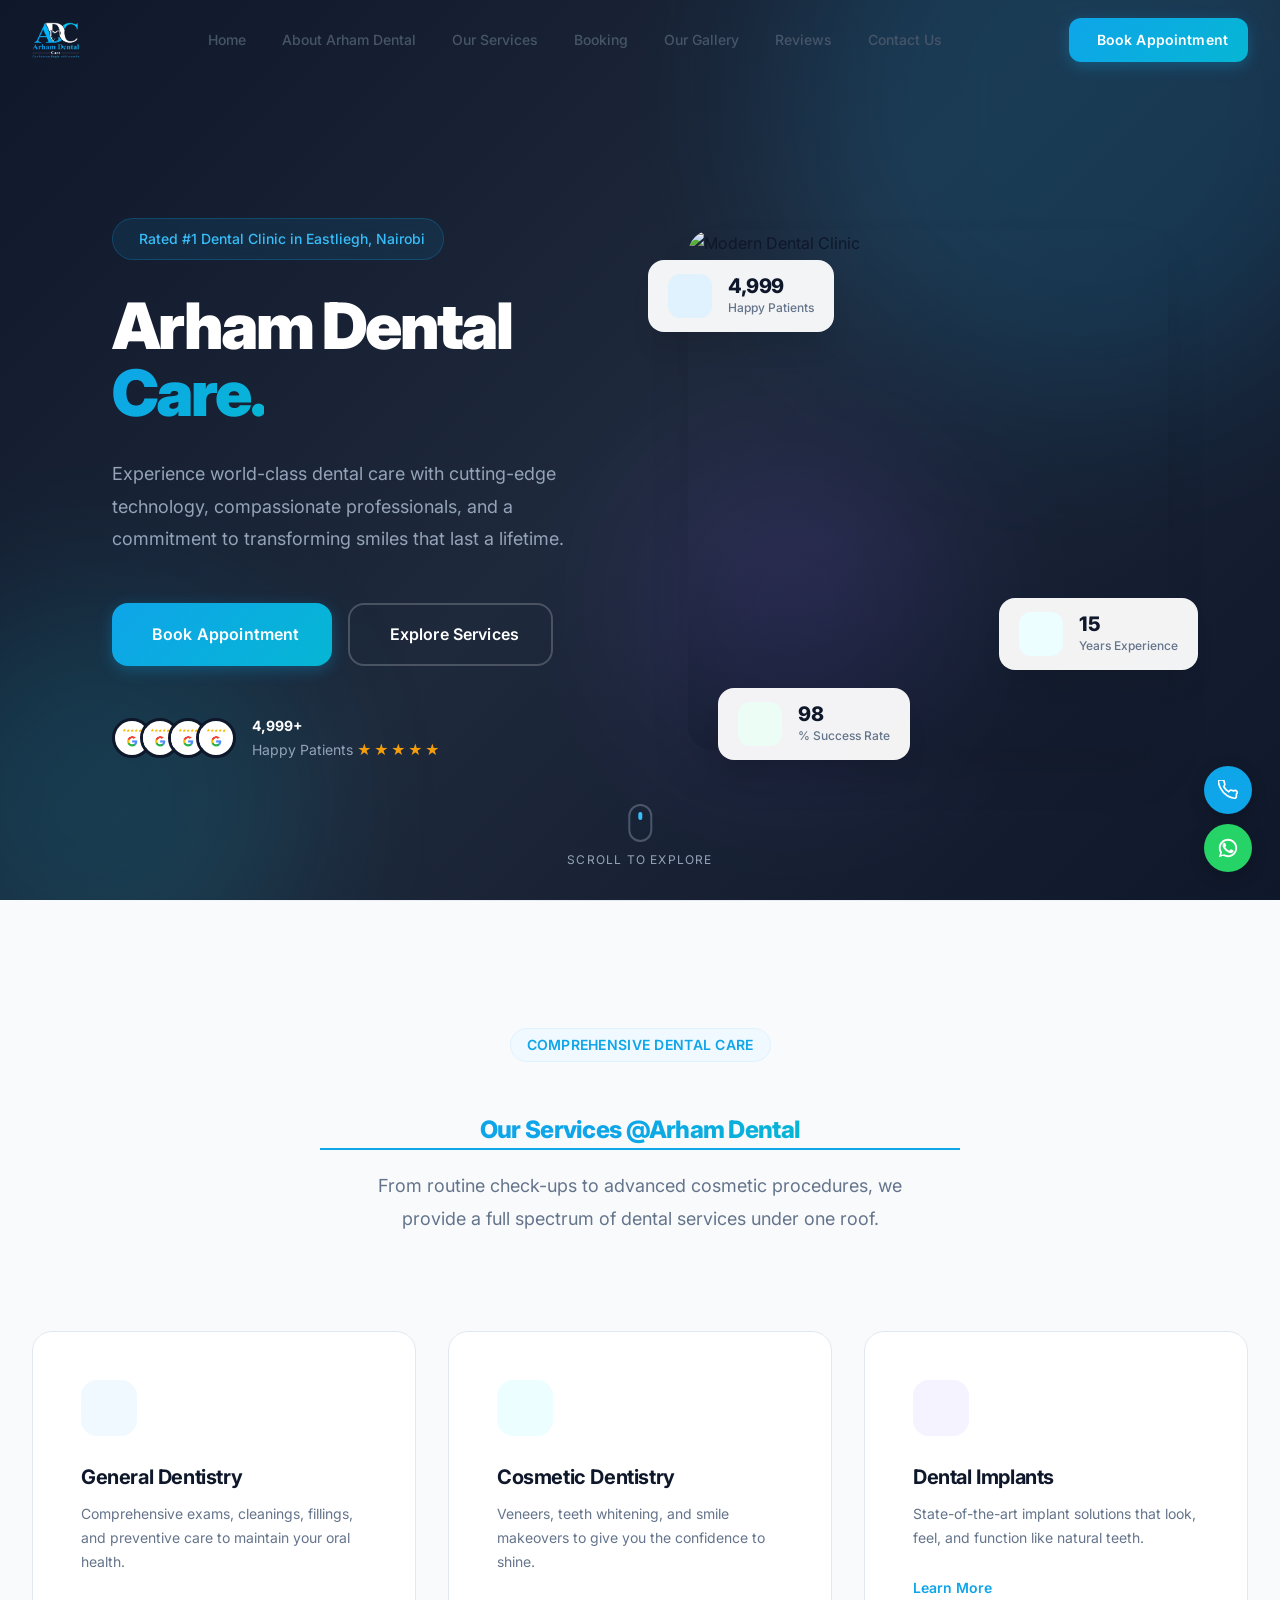
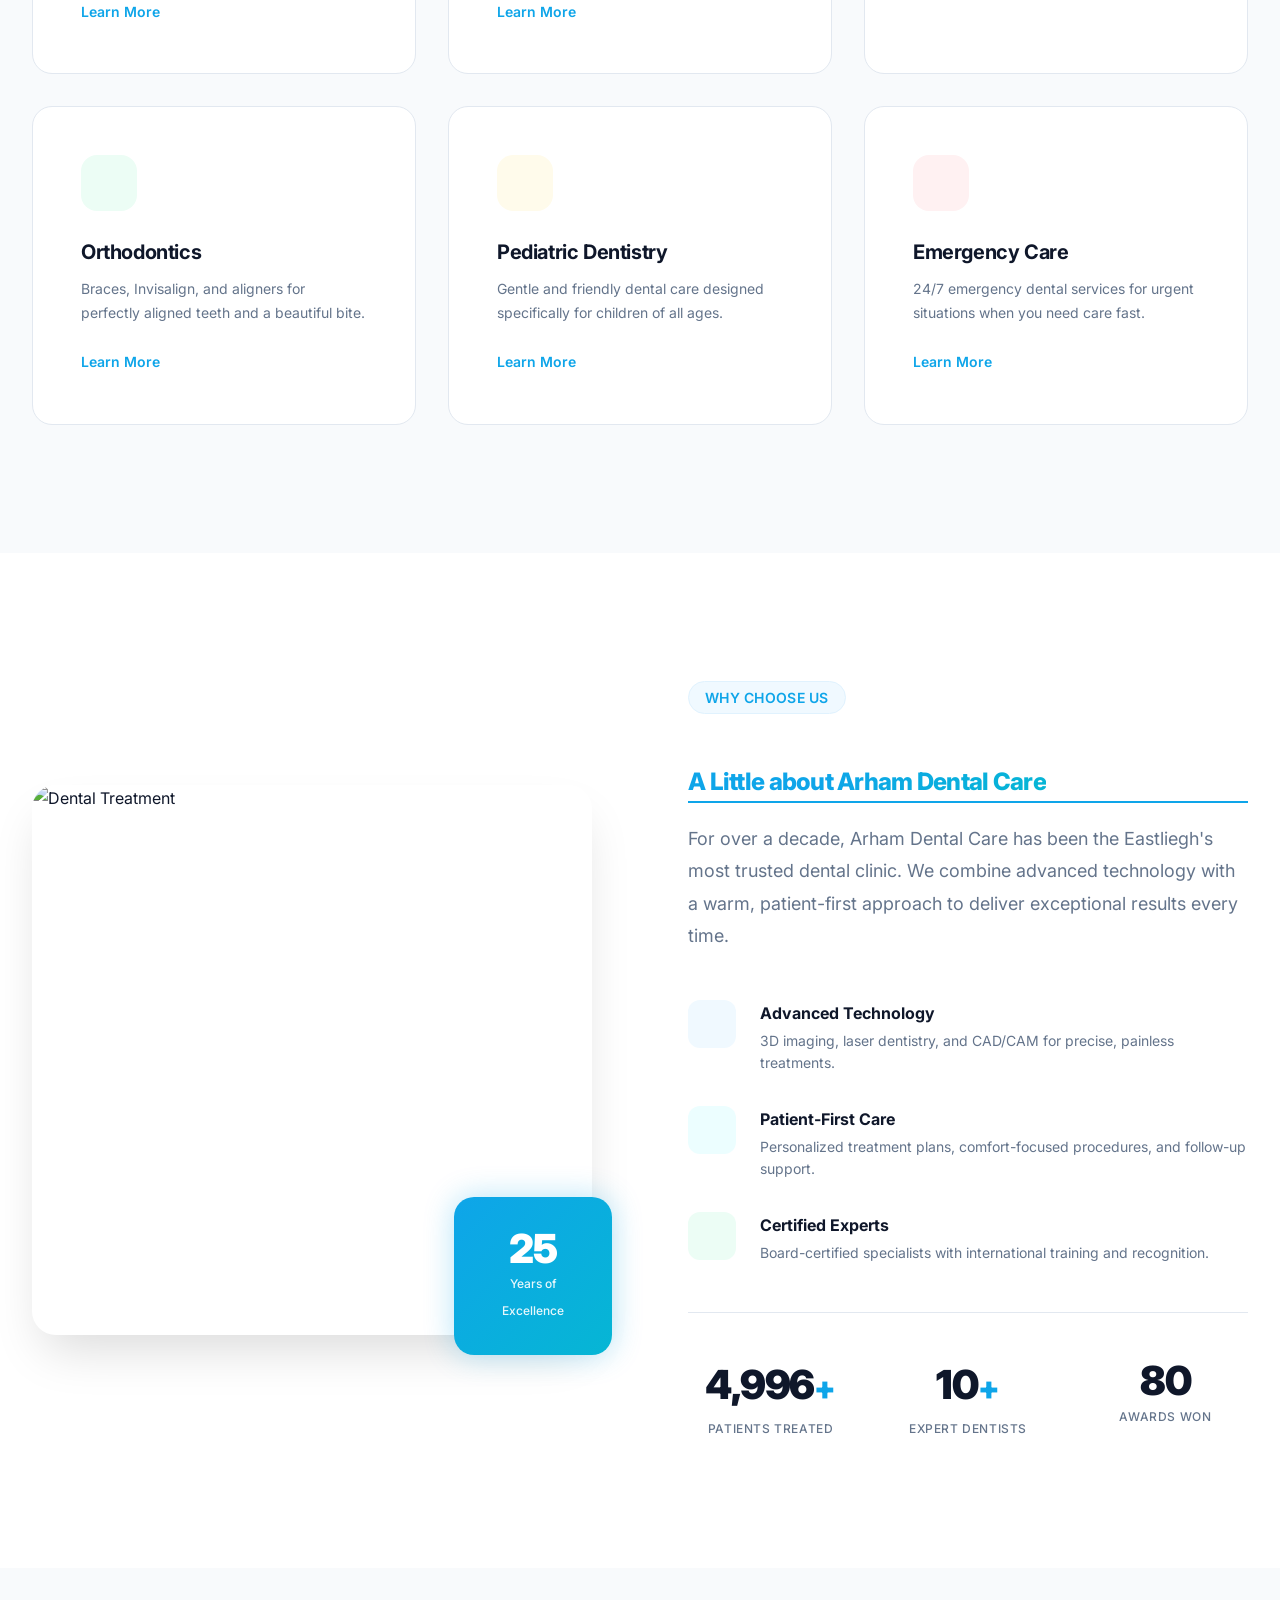
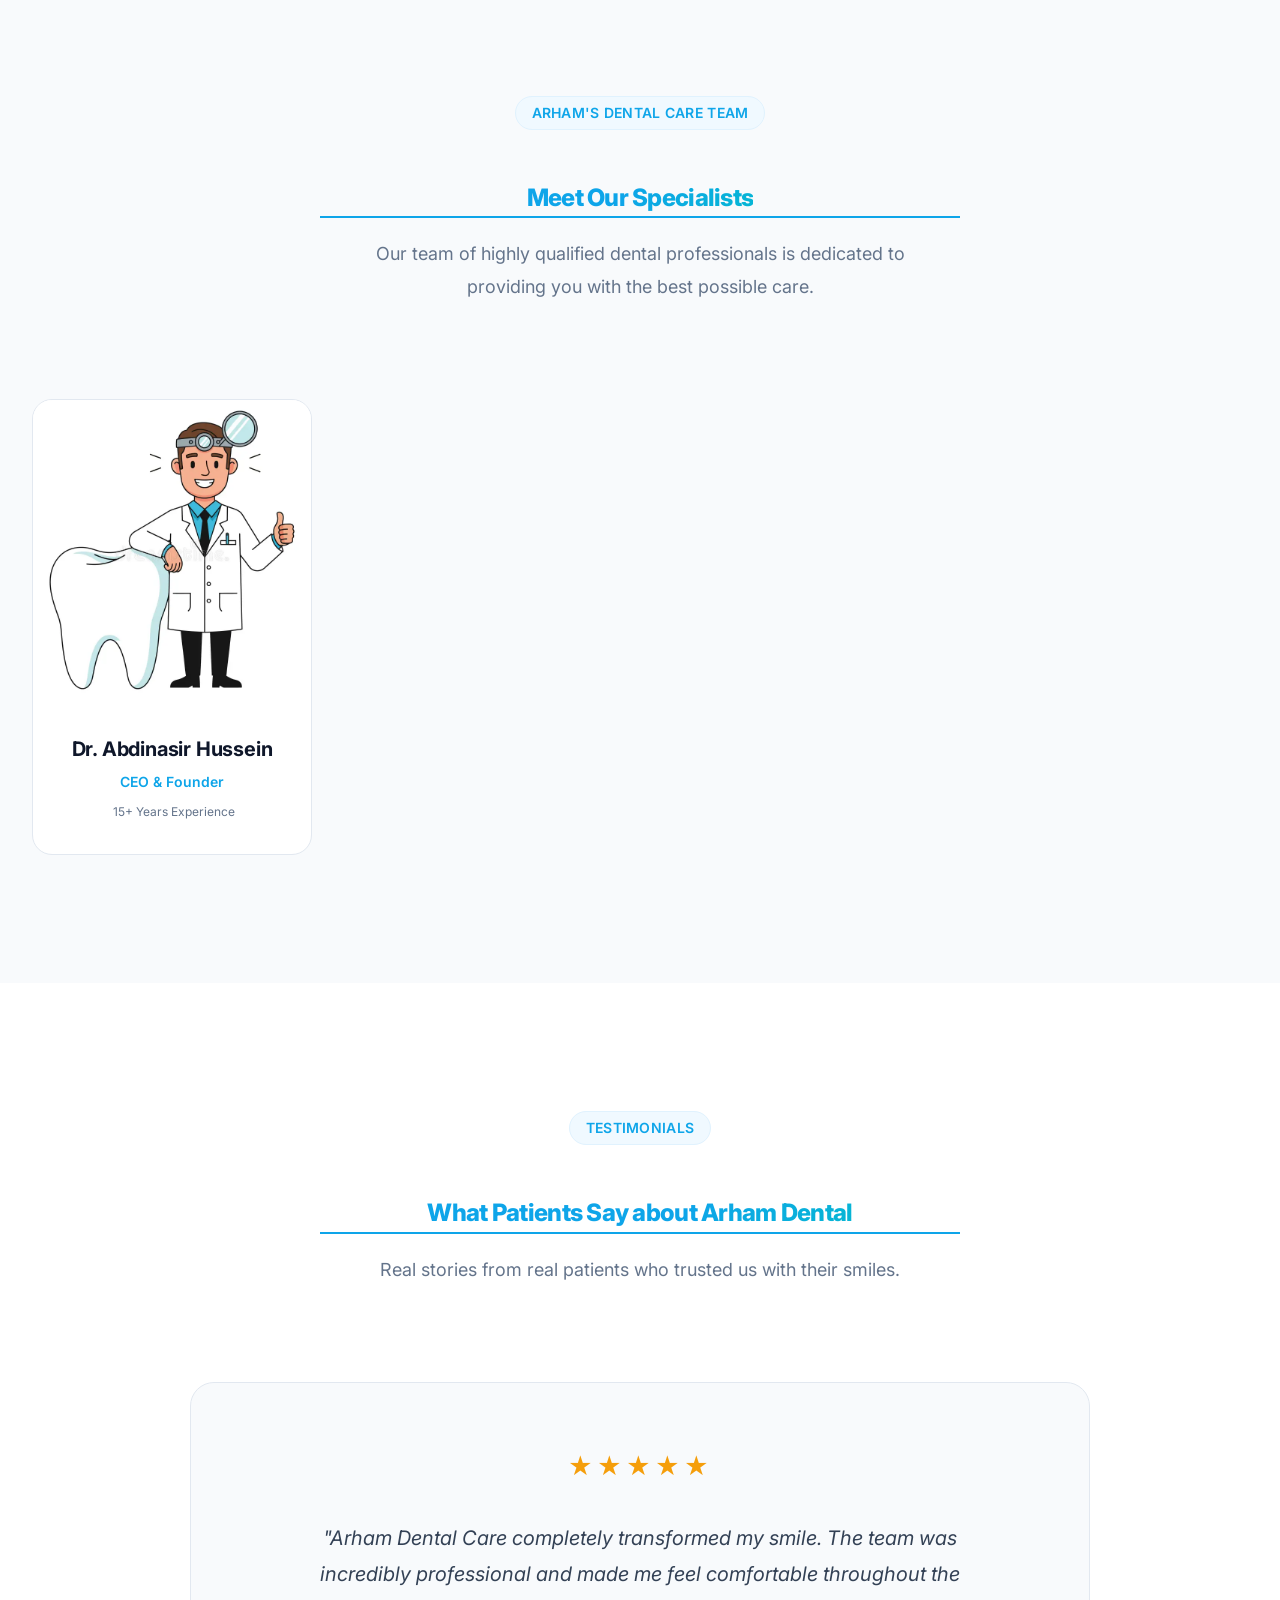
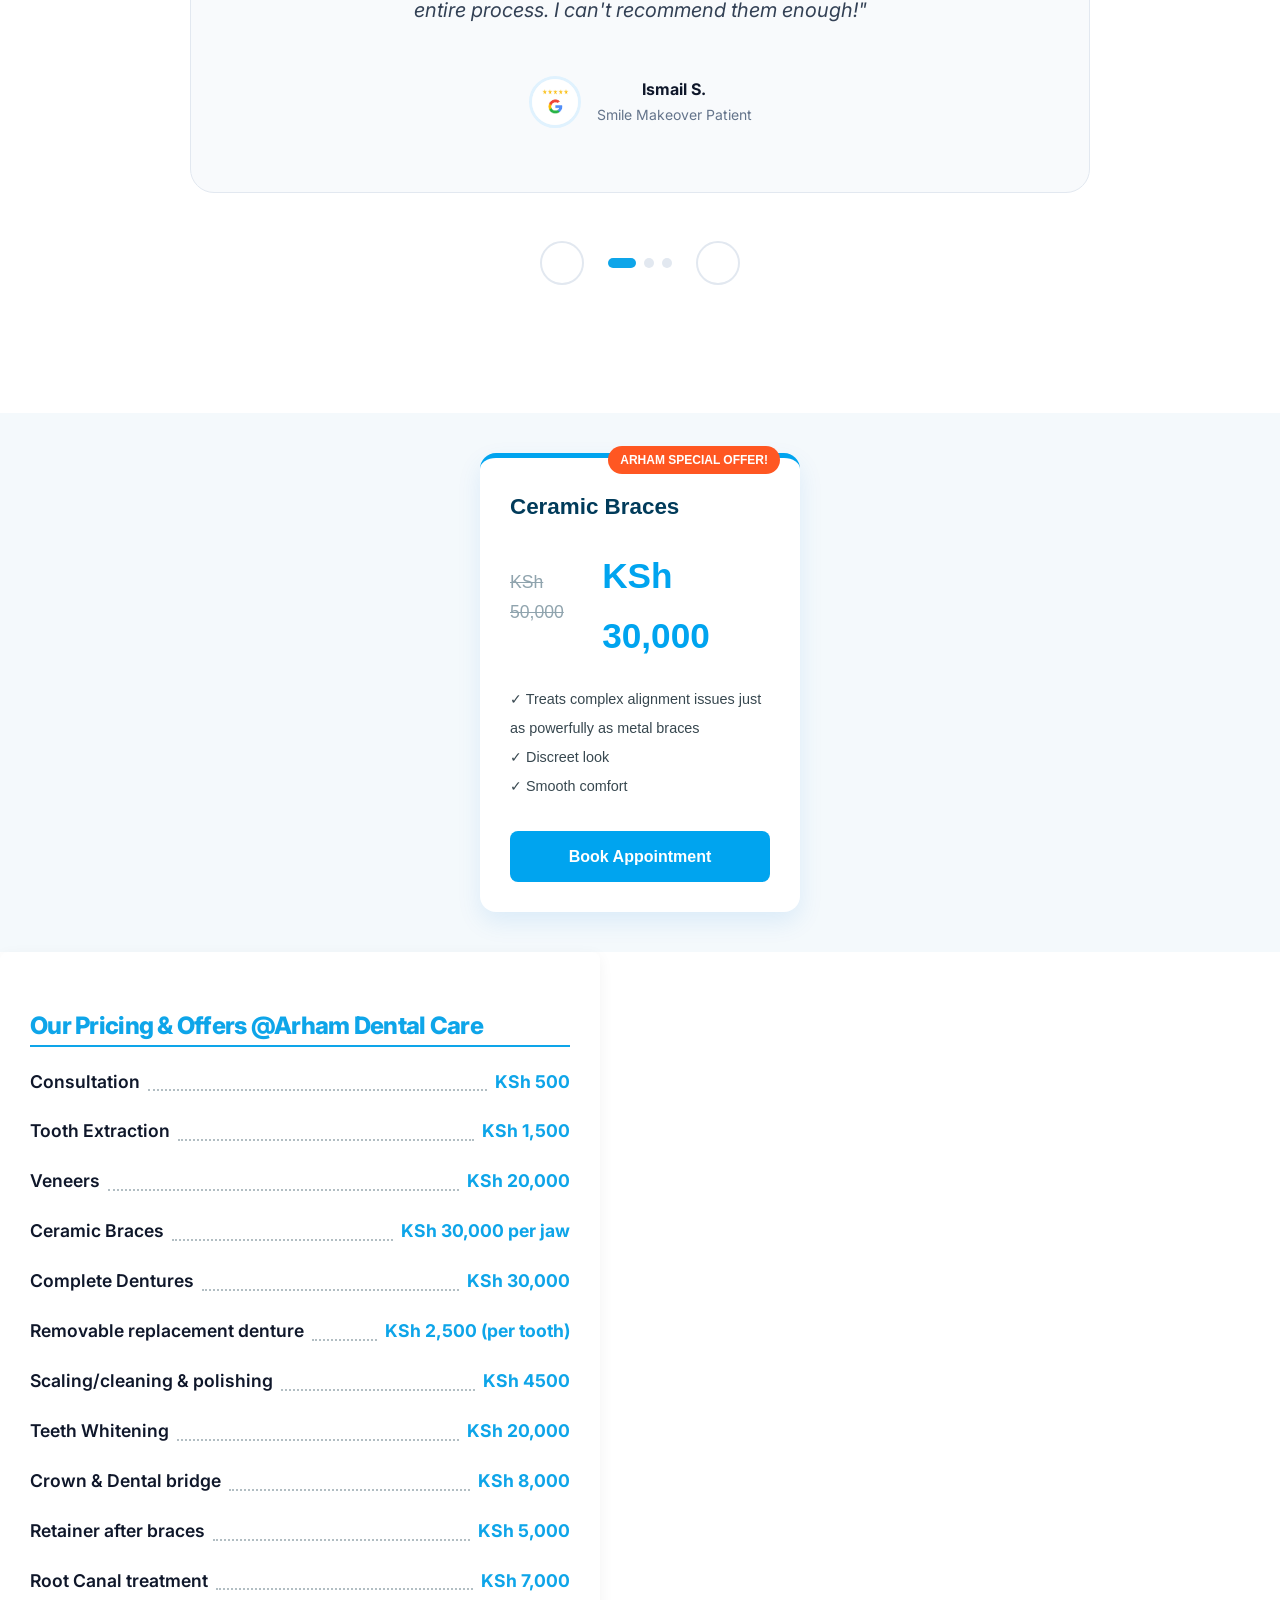
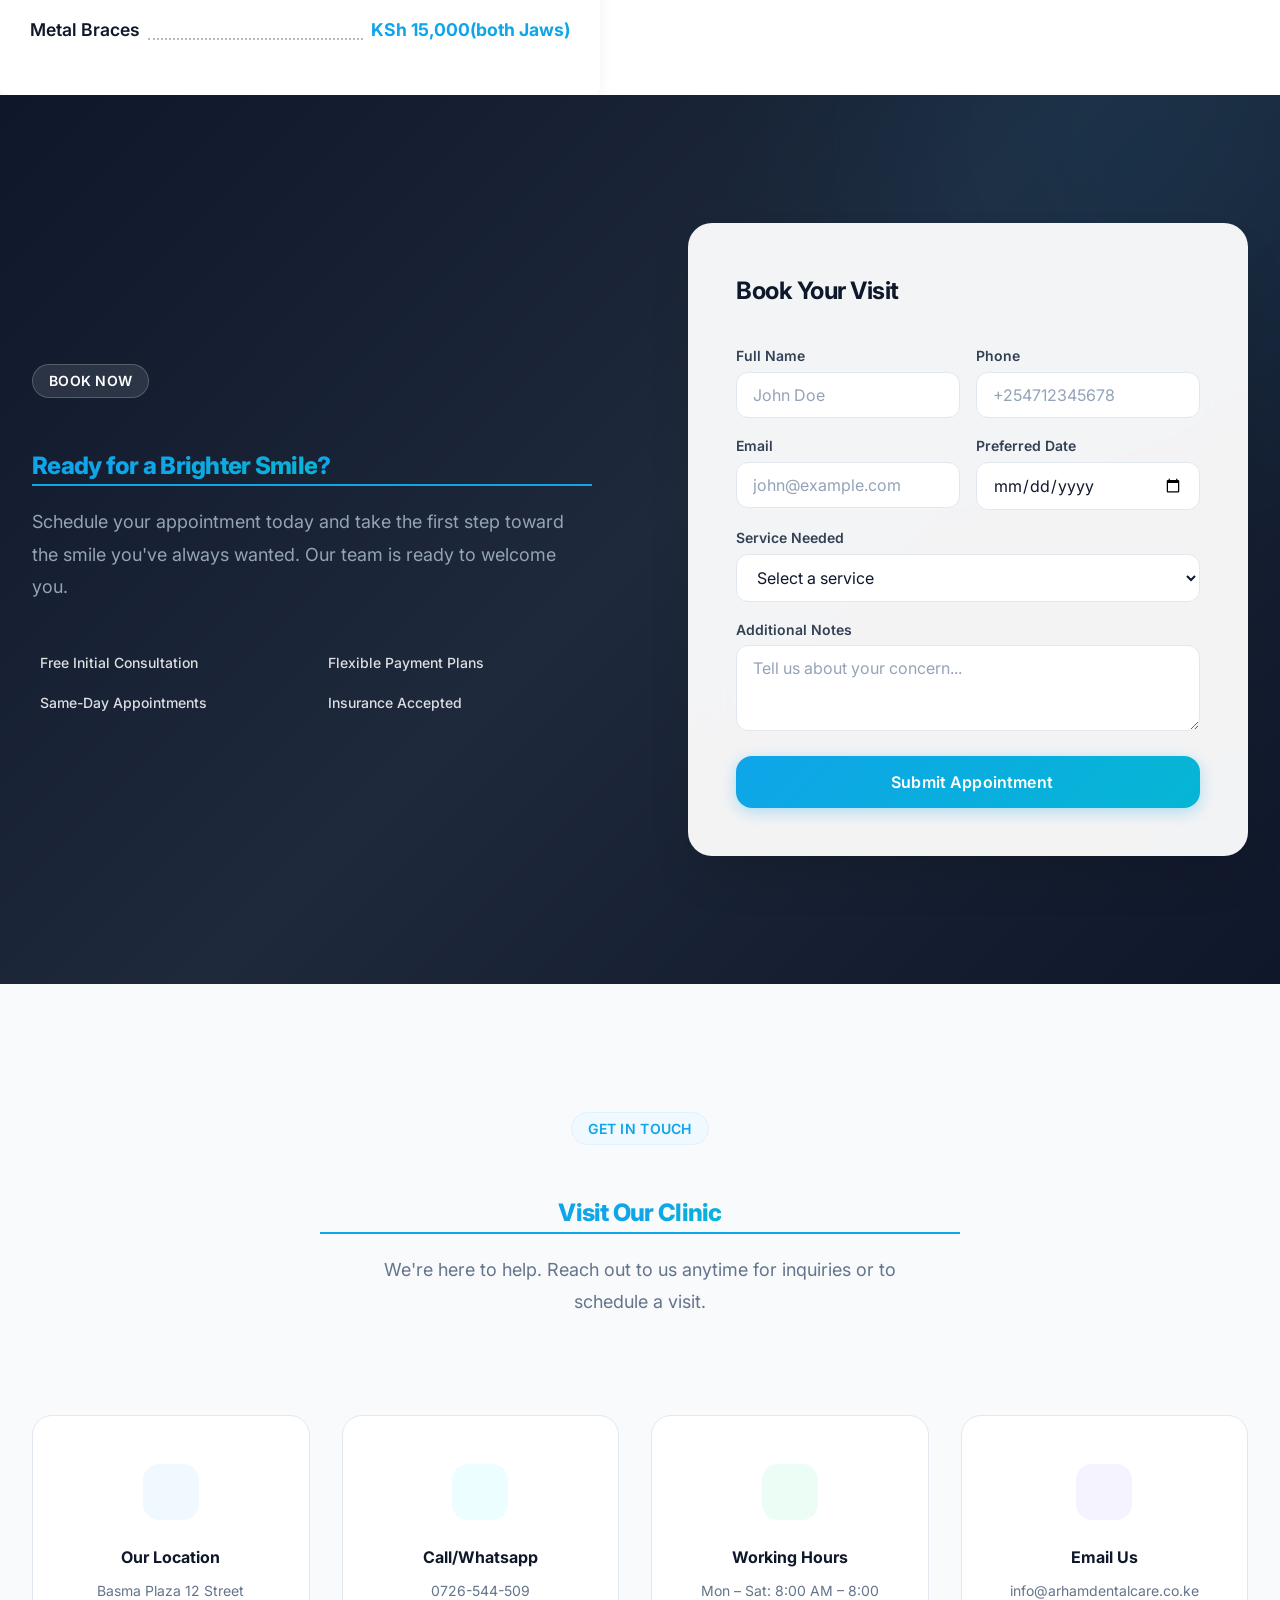
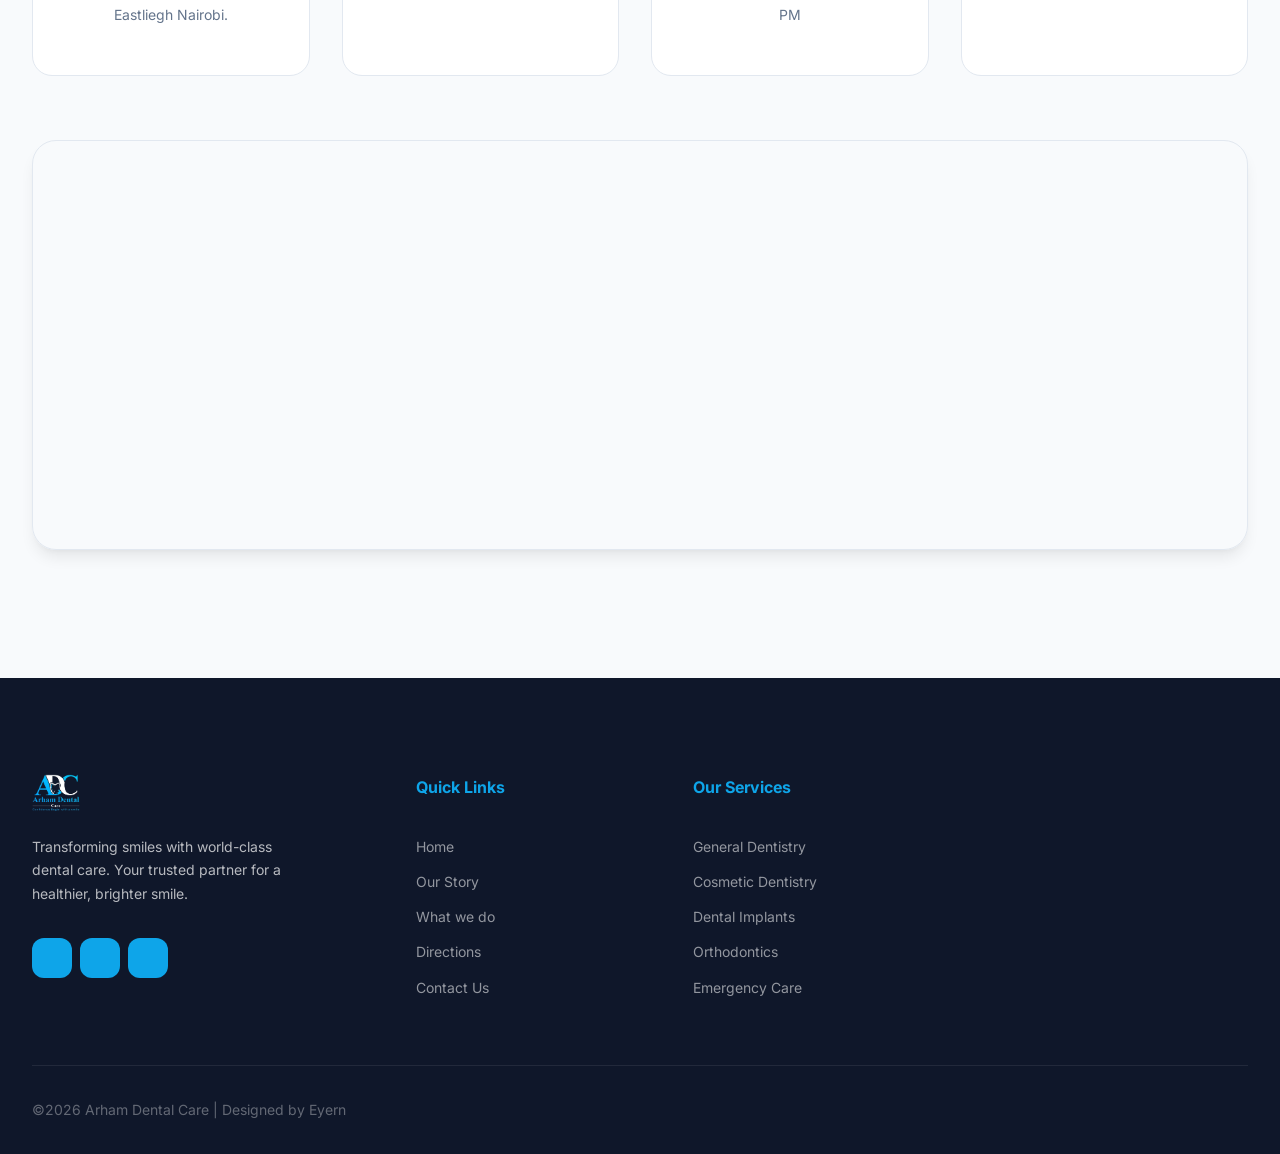
==== index.html @ a3018882 "meta desc" ====
<!DOCTYPE html>
<html lang="en">

<head>
    <meta charset="UTF-8">
    <meta name="viewport" content="width=device-width, initial-scale=1.0">
    <meta name="description"
        content="Arham Dental Care — Premium dental care clinic offering world-class dental treatments with cutting-edge technology">
    <title>Arham Dental Care | Eastliegh Nairobi</title>

    <!-- Google Fonts: Inter -->
    <link rel="preconnect" href="https://fonts.googleapis.com">
    <link rel="preconnect" href="https://fonts.gstatic.com" crossorigin>
    <link href="https://fonts.googleapis.com/css2?family=Inter:wght@300;400;500;600;700;800;900&display=swap"
        rel="stylesheet">

    <!-- Phosphor Icons -->
    <script src="https://unpkg.com/@phosphor-icons/web@2.0.3"></script>

    <link rel="stylesheet" href="css/index.css">

    <link rel="shortcut icon" href="favicon.ico" type="image/x-icon">

</head>

<body>

    <!-- ════════════════════════════════════════════ -->
    <!-- NAVIGATION                                   -->
    <!-- ════════════════════════════════════════════ -->
    <nav class="navbar" id="navbar">
        <div class="container navbar__inner">
            <a href="index.html" class="navbar__logo">
                <img src="images/arham-logo-removebg-preview.png" alt="" width="50" height="50" />
            </a>

            <ul class="navbar__links" id="navLinks">
                <li><a href="index.html" class="navbar__link active">Home</a></li>
                <li><a href="about.html" class="navbar__link">About Arham Dental</a></li>
                <li><a href="services.html" class="navbar__link">Our Services</a></li>
                <li><a href="booking.html" class="navbar__link">Booking</a></li>
                <li><a href="gallery.html" class="navbar__link">Our Gallery</a></li>
                <li><a href="#testimonials" class="navbar__link">Reviews</a></li>
                <li><a href="contact.html" class="navbar__link">Contact Us</a></li>
            </ul>

            <div class="navbar__actions">
                <a href="tel:+254726544509" class="btn btn--primary btn--sm">
                    <i class="ph ph-calendar-plus"></i>
                    Book Appointment
                </a>
                <button class="navbar__hamburger" id="hamburgerBtn" aria-label="Toggle menu">
                    <span></span><span></span><span></span>
                </button>
            </div>
        </div>
    </nav>

    <!-- ════════════════════════════════════════════ -->
    <!-- HERO SECTION                                 -->
    <!-- ════════════════════════════════════════════ -->
    <section class="hero" id="hero">
        <div class="hero__bg-shapes">
            <div class="hero__shape hero__shape--1"></div>
            <div class="hero__shape hero__shape--2"></div>
            <div class="hero__shape hero__shape--3"></div>
        </div>

        <div class="container hero__inner">
            <div class="hero__content reveal">
                <div class="hero__badge">
                    <i class="ph-fill ph-star"></i>
                    <span>Rated #1 Dental Clinic in Eastliegh, Nairobi</span>
                </div>

                <h1 class="hero__title">
                    Arham Dental<br>
                     <span class="text-gradient">Care.</span>
                </h1>

                <p class="hero__subtitle">
                    Experience world-class dental care with cutting-edge technology,
                    compassionate professionals, and a commitment to transforming
                    smiles that last a lifetime.
                </p>

                <div class="hero__cta-group">
                    <a href="tel:+254726544509" class="btn btn--primary btn--lg">
                        <i class="ph ph-calendar-check"></i>
                        Book Appointment
                    </a>
                    <a href="#services" class="btn btn--outline btn--lg">
                        <i class="ph ph-arrow-down"></i>
                        Explore Services
                    </a>
                </div>

                <div class="hero__trust">
                    <div class="hero__trust-avatars">
                        <img src="images/rev-1.jpg" alt="Patient" class="hero__trust-avatar">
                        <img src="images/rev-1.jpg" alt="Patient" class="hero__trust-avatar">
                        <img src="images/rev-1.jpg" alt="Patient" class="hero__trust-avatar">
                        <img src="images/rev-1.jpg" alt="Patient" class="hero__trust-avatar">
                    </div>
                    <div class="hero__trust-text">
                        <strong>4,999+</strong> Happy Patients
                        <span class="hero__trust-stars">★★★★★</span>
                    </div>
                </div>
            </div>

            <div class="hero__visual reveal reveal--delay-1">
                <div class="hero__image-wrapper">
                    <img src="https://images.unsplash.com/photo-1629909613654-28e377c37b09?w=700&h=800&fit=crop"
                        alt="Modern Dental Clinic" class="hero__image">
                    <div class="hero__image-overlay"></div>
                </div>

                <!-- Floating stat cards -->
                <div class="hero__float-card hero__float-card--1">
                    <div class="hero__float-icon hero__float-icon--blue">
                        <i class="ph-fill ph-users-three"></i>
                    </div>
                    <div>
                        <div class="hero__float-number" data-target="4999">0</div>
                        <div class="hero__float-label">Happy Patients</div>
                    </div>
                </div>

                <div class="hero__float-card hero__float-card--2">
                    <div class="hero__float-icon hero__float-icon--cyan">
                        <i class="ph-fill ph-trophy"></i>
                    </div>
                    <div>
                        <div class="hero__float-number" data-target="15">0</div>
                        <div class="hero__float-label">Years Experience</div>
                    </div>
                </div>

                <div class="hero__float-card hero__float-card--3">
                    <div class="hero__float-icon hero__float-icon--green">
                        <i class="ph-fill ph-seal-check"></i>
                    </div>
                    <div>
                        <div class="hero__float-number" data-target="98">0</div>
                        <div class="hero__float-label">% Success Rate</div>
                    </div>
                </div>
            </div>
        </div>

        <div class="hero__scroll-indicator">
            <div class="hero__scroll-mouse">
                <div class="hero__scroll-dot"></div>
            </div>
            <span>Scroll to explore</span>
        </div>
    </section>

    <!-- ════════════════════════════════════════════ -->
    <!-- SERVICES SECTION                             -->
    <!-- ════════════════════════════════════════════ -->
    <section class="services" id="services">
        <div class="container">
            <div class="section-header reveal">
                <span class="section-tag">Comprehensive Dental Care</span>
                <h2 class="section-title">Our Services <span class="text-gradient"> @Arham Dental </span></h2>
                <p class="section-desc">From routine check-ups to advanced cosmetic procedures, we provide a full
                    spectrum of dental services under one roof.</p>
            </div>

            <div class="services__grid">
                <div class="service-card reveal">
                    <div class="service-card__icon">
                        <i class="ph-duotone ph-tooth"></i>
                    </div>
                    <h3 class="service-card__title">General Dentistry</h3>
                    <p class="service-card__desc">Comprehensive exams, cleanings, fillings, and preventive care to
                        maintain your oral health.</p>
                    <a href="services.html" class="service-card__link">
                        Learn More <i class="ph ph-arrow-right"></i>
                    </a>
                </div>

                <div class="service-card reveal reveal--delay-1">
                    <div class="service-card__icon service-card__icon--cyan">
                        <i class="ph-duotone ph-smiley"></i>
                    </div>
                    <h3 class="service-card__title">Cosmetic Dentistry</h3>
                    <p class="service-card__desc">Veneers, teeth whitening, and smile makeovers to give you the
                        confidence to shine.</p>
                    <a href="services.html" class="service-card__link">
                        Learn More <i class="ph ph-arrow-right"></i>
                    </a>
                </div>

                <div class="service-card reveal reveal--delay-2">
                    <div class="service-card__icon service-card__icon--purple">
                        <i class="ph-duotone ph-align-bottom"></i>
                    </div>
                    <h3 class="service-card__title">Dental Implants</h3>
                    <p class="service-card__desc">State-of-the-art implant solutions that look, feel, and function like
                        natural teeth.</p>
                    <a href="services.html" class="service-card__link">
                        Learn More <i class="ph ph-arrow-right"></i>
                    </a>
                </div>

                <div class="service-card reveal">
                    <div class="service-card__icon service-card__icon--green">
                        <i class="ph-duotone ph-brackets-curly"></i>
                    </div>
                    <h3 class="service-card__title">Orthodontics</h3>
                    <p class="service-card__desc">Braces, Invisalign, and aligners for perfectly aligned teeth and a
                        beautiful bite.</p>
                    <a href="services.html" class="service-card__link">
                        Learn More <i class="ph ph-arrow-right"></i>
                    </a>
                </div>

                <div class="service-card reveal reveal--delay-1">
                    <div class="service-card__icon service-card__icon--orange">
                        <i class="ph-duotone ph-baby"></i>
                    </div>
                    <h3 class="service-card__title">Pediatric Dentistry</h3>
                    <p class="service-card__desc">Gentle and friendly dental care designed specifically for children of
                        all ages.</p>
                    <a href="services.html" class="service-card__link">
                        Learn More <i class="ph ph-arrow-right"></i>
                    </a>
                </div>

                <div class="service-card reveal reveal--delay-2">
                    <div class="service-card__icon service-card__icon--rose">
                        <i class="ph-duotone ph-first-aid-kit"></i>
                    </div>
                    <h3 class="service-card__title">Emergency Care</h3>
                    <p class="service-card__desc">24/7 emergency dental services for urgent situations when you need
                        care fast.</p>
                    <a href="services.html" class="service-card__link">
                        Learn More <i class="ph ph-arrow-right"></i>
                    </a>
                </div>
            </div>
        </div>
    </section>

    <!-- ════════════════════════════════════════════ -->
    <!-- ABOUT / WHY CHOOSE US                        -->
    <!-- ════════════════════════════════════════════ -->
    <section class="about" id="about">
        <div class="container about__inner">
            <div class="about__image-col reveal">
                <div class="about__image-wrapper">
                    <img src="https://images.unsplash.com/photo-1588776814546-1ffcf47267a5?w=600&h=750&fit=crop"
                        alt="Dental Treatment" class="about__image">
                </div>
                <div class="about__exp-badge">
                    <span class="about__exp-number" data-target="25">0</span>
                    <span class="about__exp-text">Years of<br>Excellence</span>
                </div>
            </div>

            <div class="about__content reveal reveal--delay-1">
                <span class="section-tag">Why Choose Us</span>
                <h2 class="section-title">A Little about <span class="text-gradient">Arham Dental Care</span></h2>
                <p class="about__desc">
                    For over a decade, Arham Dental Care has been the Eastliegh's most trusted dental clinic.
                    We combine advanced technology with a warm, patient-first approach to deliver
                    exceptional results every time.
                </p>

                <div class="about__features">
                    <div class="about__feature">
                        <div class="about__feature-icon">
                            <i class="ph-fill ph-shield-check"></i>
                        </div>
                        <div>
                            <h4>Advanced Technology</h4>
                            <p>3D imaging, laser dentistry, and CAD/CAM for precise, painless treatments.</p>
                        </div>
                    </div>
                    <div class="about__feature">
                        <div class="about__feature-icon about__feature-icon--cyan">
                            <i class="ph-fill ph-heart"></i>
                        </div>
                        <div>
                            <h4>Patient-First Care</h4>
                            <p>Personalized treatment plans, comfort-focused procedures, and follow-up support.</p>
                        </div>
                    </div>
                    <div class="about__feature">
                        <div class="about__feature-icon about__feature-icon--green">
                            <i class="ph-fill ph-certificate"></i>
                        </div>
                        <div>
                            <h4>Certified Experts</h4>
                            <p>Board-certified specialists with international training and recognition.</p>
                        </div>
                    </div>
                </div>

                <div class="about__stats">
                    <div class="about__stat">
                        <span class="about__stat-number" data-target="5000">0</span><span
                            class="about__stat-suffix">+</span>
                        <span class="about__stat-label">Patients Treated</span>
                    </div>
                    <div class="about__stat">
                        <span class="about__stat-number" data-target="10">0</span><span
                            class="about__stat-suffix">+</span>
                        <span class="about__stat-label">Expert Dentists</span>
                    </div>
                    <div class="about__stat">
                        <span class="about__stat-number" data-target="80">0</span>
                        <span class="about__stat-label">Awards Won</span>
                    </div>
                </div>
            </div>
        </div>
    </section>

    <!-- ════════════════════════════════════════════ -->
    <!-- DOCTORS SECTION                              -->
    <!-- ════════════════════════════════════════════ -->
    <section class="doctors" id="doctors">
        <div class="container">
            <div class="section-header reveal">
                <span class="section-tag">Arham's Dental Care Team</span>
                <h2 class="section-title">Meet Our <span class="text-gradient">Specialists</span></h2>
                <p class="section-desc">Our team of highly qualified dental professionals is dedicated to providing you
                    with the best possible care.</p>
            </div>

            <div class="doctors__grid">
                <div class="doctor-card reveal">
                    <div class="doctor-card__image-wrapper">
                        <img src="images/founder.jpg"
                            alt="Dr. James Wilson" class="doctor-card__image">
                        <div class="doctor-card__overlay">
                            <div class="doctor-card__social">
                                <a href="#" aria-label="LinkedIn"><i class="ph-fill ph-linkedin-logo"></i></a>
                                <a href="#" aria-label="Twitter"><i class="ph-fill ph-twitter-logo"></i></a>
                                <a href="#" aria-label="Email"><i class="ph-fill ph-envelope-simple"></i></a>
                            </div>
                        </div>
                    </div>
                    <div class="doctor-card__info">
                        <h3 class="doctor-card__name">Dr. Abdinasir Hussein</h3>
                        <p class="doctor-card__role">CEO & Founder</p>
                        <p class="doctor-card__exp"><i class="ph ph-briefcase"></i> 15+ Years Experience</p>
                    </div>
                </div>
            </div>
        </div>
    </section>

    <!-- ════════════════════════════════════════════ -->
    <!-- TESTIMONIALS SECTION                         -->
    <!-- ════════════════════════════════════════════ -->
    <section class="testimonials" id="testimonials">
        <div class="container">
            <div class="section-header reveal">
                <span class="section-tag">Testimonials</span>
                <h2 class="section-title">What Patients Say about<span class="text-gradient"> Arham Dental</span></h2>
                <p class="section-desc">Real stories from real patients who trusted us with their smiles.</p>
            </div>

            <div class="testimonials__carousel" id="testimonialCarousel">
                <div class="testimonials__track" id="testimonialTrack">
                    <div class="testimonial-card">
                        <div class="testimonial-card__stars">★★★★★</div>
                        <p class="testimonial-card__text">"Arham Dental Care completely transformed my smile. The team was
                            incredibly professional and made me feel comfortable throughout the entire process. I can't
                            recommend them enough!"</p>
                        <div class="testimonial-card__author">
                            <img src="images/rev-1.jpg"
                                alt="Maria S." class="testimonial-card__avatar">
                            <div>
                                <div class="testimonial-card__name">Ismail S.</div>
                                <div class="testimonial-card__role">Smile Makeover Patient</div>
                            </div>
                        </div>
                    </div>

                    <div class="testimonial-card">
                        <div class="testimonial-card__stars">★★★★★</div>
                        <p class="testimonial-card__text">"The best dental experience I've ever had. The facility is
                            state-of-the-art and the dentists truly care about their patients. My dental implants look
                            and feel absolutely natural."</p>
                        <div class="testimonial-card__author">
                            <img src="images/rev-1.jpg"
                                alt="Robert K." class="testimonial-card__avatar">
                            <div>
                                <div class="testimonial-card__name">Robert K.</div>
                                <div class="testimonial-card__role">Dental Implant Patient</div>
                            </div>
                        </div>
                    </div>

                    <div class="testimonial-card">
                        <div class="testimonial-card__stars">★★★★★</div>
                        <p class="testimonial-card__text">"My daughter used to be scared of dentists, but Arham Dental
                            made her feel so safe and happy. Now she actually looks forward to her dental visits!
                            Amazing pediatric care."</p>
                        <div class="testimonial-card__author">
                            <img src="images/rev-1.jpg"
                                alt="Jennifer L." class="testimonial-card__avatar">
                            <div>
                                <div class="testimonial-card__name">Brian L.</div>
                                <div class="testimonial-card__role">Parent of Patient</div>
                            </div>
                        </div>
                    </div>
                </div>

                <div class="testimonials__controls">
                    <button class="testimonials__btn" id="prevBtn" aria-label="Previous testimonial">
                        <i class="ph ph-caret-left"></i>
                    </button>
                    <div class="testimonials__dots" id="testimonialDots"></div>
                    <button class="testimonials__btn" id="nextBtn" aria-label="Next testimonial">
                        <i class="ph ph-caret-right"></i>
                    </button>
                </div>
            </div>
        </div>
    </section>

    <section class="dental-pricing">
        <div class="price-card popular">
          <span class="badge">Arham Special Offer!</span>
          <h3>Ceramic Braces</h3>
          <div class="price-box">
            <span class="old-price">KSh 50,000</span>
            <span class="new-price">KSh 30,000</span>
          </div>
          <ul class="features">
            <li>✓ Treats complex alignment issues just as powerfully as metal braces</li>
            <li>✓ Discreet look</li>
            <li>✓ Smooth comfort</li>
          </ul>
          <a href="tel:+254726544509" class="book-btn">Book Appointment</a>
        </div>

      </section>


      <div class="menu-container">
        <!-- Appetizers Section -->
        <h2 class="section-title">Our Pricing & Offers @Arham Dental Care</h2>
        <ul class="menu-list">
            
            <li class="menu-item">
                <div class="item-row">
                    <span class="item-name">Consultation</span>
                    <span class="item-leader"></span>
                    <span class="item-price">KSh 500</span>
                </div>
            </li>
            <li class="menu-item">
                <div class="item-row">
                    <span class="item-name">Tooth Extraction </span>
                    <span class="item-leader"></span>
                    <span class="item-price">KSh 1,500</span>
                </div>
            </li>
            <li class="menu-item">
                <div class="item-row">
                    <span class="item-name">Veneers</span>
                    <span class="item-leader"></span>
                    <span class="item-price">KSh 20,000</span>
                </div>
            </li>
            <li class="menu-item">
                <div class="item-row">
                    <span class="item-name">Ceramic Braces</span>
                    <span class="item-leader"></span>
                    <span class="item-price">KSh 30,000 per jaw</span>
                </div>
            </li>
            <li class="menu-item">
                <div class="item-row">
                    <span class="item-name">Complete Dentures</span>
                    <span class="item-leader"></span>
                    <span class="item-price">KSh 30,000</span>
                </div>
            </li>
            <li class="menu-item">
                <div class="item-row">
                    <span class="item-name">Removable replacement denture </span>
                    <span class="item-leader"></span>
                    <span class="item-price">KSh 2,500 (per tooth)</span>
                </div>
            </li>
            <li class="menu-item">
                <div class="item-row">
                    <span class="item-name">Scaling/cleaning & polishing</span>
                    <span class="item-leader"></span>
                    <span class="item-price">KSh 4500</span>
                </div>
            </li>
            
            <li class="menu-item">
                <div class="item-row">
                    <span class="item-name">Teeth Whitening </span>
                    <span class="item-leader"></span>
                    <span class="item-price">KSh 20,000</span>
                </div>
            </li>
            <li class="menu-item">
                <div class="item-row">
                    <span class="item-name">Crown & Dental bridge </span>
                    <span class="item-leader"></span>
                    <span class="item-price">KSh 8,000</span>
                </div>
            </li>
            <li class="menu-item">
                <div class="item-row">
                    <span class="item-name">Retainer after braces </span>
                    <span class="item-leader"></span>
                    <span class="item-price">KSh 5,000</span>
                </div>
            </li>
            <li class="menu-item">
                <div class="item-row">
                    <span class="item-name">Root Canal treatment </span>
                    <span class="item-leader"></span>
                    <span class="item-price">KSh 7,000</span>
                </div>
            </li>
            <li class="menu-item">
                <div class="item-row">
                    <span class="item-name">Metal Braces </span>
                    <span class="item-leader"></span>
                    <span class="item-price">KSh 15,000(both Jaws)</span>
                </div>
            </li>
        </ul>
    </div>
      
      

    <!-- ════════════════════════════════════════════ -->
    <!-- APPOINTMENT SECTION                          -->
    <!-- ════════════════════════════════════════════ -->
    <section class="appointment" id="appointment">
        <div class="container appointment__inner">
            <div class="appointment__content reveal">
                <span class="section-tag section-tag--light">Book Now</span>
                <h2 class="section-title section-title--light">Ready for a <span class="text-gradient">Brighter
                        Smile</span>?</h2>
                <p class="appointment__desc">
                    Schedule your appointment today and take the first step toward the smile you've always wanted.
                    Our team is ready to welcome you.
                </p>

                <div class="appointment__perks">
                    <div class="appointment__perk">
                        <i class="ph-fill ph-check-circle"></i>
                        <span>Free Initial Consultation</span>
                    </div>
                    <div class="appointment__perk">
                        <i class="ph-fill ph-check-circle"></i>
                        <span>Flexible Payment Plans</span>
                    </div>
                    <div class="appointment__perk">
                        <i class="ph-fill ph-check-circle"></i>
                        <span>Same-Day Appointments</span>
                    </div>
                    <div class="appointment__perk">
                        <i class="ph-fill ph-check-circle"></i>
                        <span>Insurance Accepted</span>
                    </div>
                </div>
            </div>

            <div class="appointment__form-wrapper reveal reveal--delay-1">
                <form class="appointment__form" id="appointmentForm">
                    <h3 class="appointment__form-title">Book Your Visit</h3>

                    <div class="form-row">
                        <div class="form-group">
                            <label for="fullName">Full Name</label>
                            <input type="text" id="fullName" placeholder="John Doe" required>
                        </div>
                        <div class="form-group">
                            <label for="phone">Phone</label>
                            <input type="tel" id="phone" placeholder="+254712345678" required>
                        </div>
                    </div>

                    <div class="form-row">
                        <div class="form-group">
                            <label for="email">Email</label>
                            <input type="email" id="email" placeholder="john@example.com" required>
                        </div>
                        <div class="form-group">
                            <label for="date">Preferred Date</label>
                            <input type="date" id="date" required>
                        </div>
                    </div>

                    <div class="form-group">
                        <label for="service">Service Needed</label>
                        <select id="service" required>
                            <option value="" disabled selected>Select a service</option>
                            <option value="general">General Check-up</option>
                            <option value="cosmetic">Cosmetic Dentistry</option>
                            <option value="implants">Dental Implants</option>
                            <option value="orthodontics">Orthodontics</option>
                            <option value="pediatric">Pediatric Dentistry</option>
                            <option value="emergency">Emergency Care</option>
                        </select>
                    </div>

                    <div class="form-group">
                        <label for="message">Additional Notes</label>
                        <textarea id="message" rows="3" placeholder="Tell us about your concern..."></textarea>
                    </div>

                    <button type="submit" class="btn btn--primary btn--lg btn--full">
                        <i class="ph ph-paper-plane-tilt"></i>
                        Submit Appointment
                    </button>
                </form>
            </div>
        </div>
    </section>

    <!-- ════════════════════════════════════════════ -->
    <!-- CONTACT SECTION                              -->
    <!-- ════════════════════════════════════════════ -->
    <section class="contact" id="contact">
        <div class="container">
            <div class="section-header reveal">
                <span class="section-tag">Get in Touch</span>
                <h2 class="section-title">Visit Our <span class="text-gradient">Clinic</span></h2>
                <p class="section-desc">We're here to help. Reach out to us anytime for inquiries or to schedule a
                    visit.</p>
            </div>

            <div class="contact__grid">
                <div class="contact-card reveal">
                    <div class="contact-card__icon">
                        <i class="ph-fill ph-map-pin"></i>
                    </div>
                    <h4 class="contact-card__title">Our Location</h4>
                    <p class="contact-card__text">Basma Plaza 12 Street<br> Eastliegh Nairobi.</p>
                </div>

                <div class="contact-card reveal reveal--delay-1">
                    <div class="contact-card__icon contact-card__icon--cyan">
                        <i class="ph-fill ph-phone"></i>
                    </div>
                    <h4 class="contact-card__title">Call/Whatsapp</h4>
                    <p class="contact-card__text">0726-544-509</p>
                </div>

                <div class="contact-card reveal reveal--delay-2">
                    <div class="contact-card__icon contact-card__icon--green">
                        <i class="ph-fill ph-clock"></i>
                    </div>
                    <h4 class="contact-card__title">Working Hours</h4>
                    <p class="contact-card__text">Mon – Sat: 8:00 AM – 8:00 PM</p>
                </div>

                <div class="contact-card reveal reveal--delay-3">
                    <div class="contact-card__icon contact-card__icon--purple">
                        <i class="ph-fill ph-envelope-simple"></i>
                    </div>
                    <h4 class="contact-card__title">Email Us</h4>
                    <p class="contact-card__text">info@arhamdentalcare.co.ke</p>
                </div>
            </div>

            <div class="contact__map reveal">
                <iframe
                    src="https://www.google.com/maps/embed?pb=!1m18!1m12!1m3!1d63821.33591741889!2d36.815673644851394!3d-1.2730622709795318!2m3!1f0!2f0!3f0!3m2!1i1024!2i768!4f13.1!3m3!1m2!1s0x182f16b02d007251%3A0xb8beb2dbf14a0af4!2sEastleigh%2C%20Nairobi!5e0!3m2!1sen!2ske!4v1786224012737!5m2!1sen!2ske"
                    width="100%" height="400" style="border:0; border-radius: 20px;" allowfullscreen="" loading="lazy"
                    referrerpolicy="no-referrer-when-downgrade" title="DentaCare Location Map">
                </iframe>
            </div>
        </div>
    </section>

    <!-- ════════════════════════════════════════════ -->
    <!-- FOOTER                                       -->
    <!-- ════════════════════════════════════════════ -->
    <footer class="footer">
        <div class="container">
            <div class="footer__top">
                <div class="footer__brand">
                    <a href="#" class="navbar__logo">
                        <img src="images/arham-logo-removebg-preview.png" alt="" width="50" height="50" />
                    </a>
                    <p class="footer__brand-desc">
                        Transforming smiles with world-class dental care.
                        Your trusted partner for a healthier, brighter smile.
                    </p>
                    <div class="footer__social">
                        <a href="#" class="footer__social-link" aria-label="Facebook"><i
                                class="ph-fill ph-facebook-logo"></i></a>
                        <a href="#" class="footer__social-link" aria-label="Instagram"><i
                                class="ph-fill ph-instagram-logo"></i></a>
                        <a href="https://www.tiktok.com/@dr.abdinaa" class="footer__social-link" aria-label="YouTube"><i
                                class="ph-fill ph-tiktok-logo"></i></a>
                    </div>
                </div>

                <div class="footer__links-group">
                    <h4 class="footer__links-title">Quick Links</h4>
                    <ul class="footer__links">
                        <li><a href="index.html">Home</a></li>
                        <li><a href="about.html">Our Story</a></li>
                        <li><a href="services.html">What we do</a></li>
                        <li><a href="contact.html">Directions</a></li>
                        <li><a href="contact.html">Contact Us</a></li>
                    </ul>
                </div>

                <div class="footer__links-group">
                    <h4 class="footer__links-title">Our Services</h4>
                    <ul class="footer__links">
                        <li><a href="services.html">General Dentistry</a></li>
                        <li><a href="services.html">Cosmetic Dentistry</a></li>
                        <li><a href="services.html">Dental Implants</a></li>
                        <li><a href="services.html">Orthodontics</a></li>
                        <li><a href="services.html">Emergency Care</a></li>
                    </ul>
                </div>

            </div>

            <div class="footer__bottom">
                <p>&copy;2026 Arham Dental Care | Designed by Eyern</p>
            </div>
        </div>
    </footer>

    <!-- FLOATING ACTIONS -->
    <div class="fl-a">
        <a href="tel:+254726544509" class="flb cl" title="Call 0726-544-509">
            <svg width="20" height="20" viewBox="0 0 24 24" fill="none" stroke="#fff" stroke-width="2">
                <path
                    d="M22 16.92v3a2 2 0 01-2.18 2 19.79 19.79 0 01-8.63-3.07A19.5 19.5 0 013.43 10.34 19.79 19.79 0 01.36 1.75 2 2 0 012.34 0h3a2 2 0 012 1.72 12.84 12.84 0 00.7 2.81 2 2 0 01-.45 2.11L6.91 8.1a16 16 0 006 6l1.27-1.27a2 2 0 012.11-.45 12.84 12.84 0 002.81.7A2 2 0 0122 16.92z" />
            </svg>
        </a>
        <a href="https://wa.me/254726544509?text=Hi!%20I'm%20from%20Arham%20Dental%20website%20😊%20." target="_blank"
            class="flb wa" title="WhatsApp 0714-881-860">
            <svg width="22" height="22" viewBox="0 0 24 24" fill="#fff">
                <path
                    d="M17.472 14.382c-.297-.149-1.758-.867-2.03-.967-.273-.099-.471-.148-.67.15-.197.297-.767.966-.94 1.164-.173.199-.347.223-.644.075-.297-.15-1.255-.463-2.39-1.475-.883-.788-1.48-1.761-1.653-2.059-.173-.297-.018-.458.13-.606.134-.133.298-.347.446-.52.149-.174.198-.298.298-.497.099-.198.05-.371-.025-.52-.075-.149-.669-1.612-.916-2.207-.242-.579-.487-.5-.669-.51-.173-.008-.371-.01-.57-.01-.198 0-.52.074-.792.372-.272.297-1.04 1.016-1.04 2.479 0 1.462 1.065 2.875 1.213 3.074.149.198 2.096 3.2 5.077 4.487.709.306 1.262.489 1.694.625.712.227 1.36.195 1.871.118.571-.085 1.758-.719 2.006-1.413.248-.694.248-1.289.173-1.413-.074-.124-.272-.198-.57-.347z" />
                <path
                    d="M11.999 2C6.477 2 2 6.477 2 12c0 1.89.525 3.66 1.438 5.168L2 22l4.868-1.426A9.945 9.945 0 0012 22c5.523 0 10-4.477 10-10S17.522 2 11.999 2zm0 18a7.95 7.95 0 01-4.071-1.118l-.291-.173-3.018.883.849-3.1-.19-.309A7.977 7.977 0 014 12c0-4.411 3.589-8 8-8s8 3.589 8 8-3.589 8-8 8z" />
            </svg>
        </a>
    </div>

    <script src="js/index.js"></script>
</body>

</html>
---- css/index.css ----
/* ═══════════════════════════════════════════════════
   DentaCare — Swiss-Style Design System
   Modern, clean, premium dental clinic website
   ═══════════════════════════════════════════════════ */

/* ─── CSS Custom Properties ─── */
:root {
    /* Colors */
    --clr-primary: #0EA5E9;
    --clr-primary-dark: #0284C7;
    --clr-primary-light: #38BDF8;
    --clr-primary-50: #F0F9FF;
    --clr-primary-100: #E0F2FE;
    --clr-accent: #06B6D4;
    --clr-accent-light: #22D3EE;

    --clr-dark: #0F172A;
    --clr-dark-700: #1E293B;
    --clr-dark-600: #334155;
    --clr-dark-500: #475569;
    --clr-gray: #64748B;
    --clr-gray-light: #94A3B8;
    --clr-border: #E2E8F0;

    --clr-surface: #F8FAFC;
    --clr-white: #FFFFFF;

    --clr-cyan: #06B6D4;
    --clr-purple: #8B5CF6;
    --clr-green: #10B981;
    --clr-orange: #F59E0B;
    --clr-rose: #F43F5E;

    /* Gradient */
    --gradient-primary: linear-gradient(135deg, var(--clr-primary), var(--clr-accent));
    --gradient-hero: linear-gradient(135deg, #0F172A 0%, #1E293B 50%, #0F172A 100%);
    --gradient-dark: linear-gradient(180deg, #0F172A, #1E293B);

    /* Typography */
    --ff-primary: 'Inter', -apple-system, BlinkMacSystemFont, 'Segoe UI', sans-serif;
    --fs-xs: 0.75rem;
    --fs-sm: 0.875rem;
    --fs-base: 1rem;
    --fs-md: 1.125rem;
    --fs-lg: 1.25rem;
    --fs-xl: 1.5rem;
    --fs-2xl: 2rem;
    --fs-3xl: 2.5rem;
    --fs-4xl: 3.25rem;
    --fs-5xl: 4rem;

    /* Spacing */
    --space-xs: 0.25rem;
    --space-sm: 0.5rem;
    --space-md: 1rem;
    --space-lg: 1.5rem;
    --space-xl: 2rem;
    --space-2xl: 3rem;
    --space-3xl: 4rem;
    --space-4xl: 6rem;
    --space-5xl: 8rem;

    /* Radius */
    --radius-sm: 8px;
    --radius-md: 12px;
    --radius-lg: 16px;
    --radius-xl: 20px;
    --radius-2xl: 24px;
    --radius-full: 9999px;

    /* Shadows */
    --shadow-sm: 0 1px 2px rgba(0, 0, 0, 0.05);
    --shadow-md: 0 4px 6px -1px rgba(0, 0, 0, 0.07), 0 2px 4px -2px rgba(0, 0, 0, 0.05);
    --shadow-lg: 0 10px 15px -3px rgba(0, 0, 0, 0.08), 0 4px 6px -4px rgba(0, 0, 0, 0.05);
    --shadow-xl: 0 20px 25px -5px rgba(0, 0, 0, 0.08), 0 8px 10px -6px rgba(0, 0, 0, 0.04);
    --shadow-2xl: 0 25px 50px -12px rgba(0, 0, 0, 0.15);
    --shadow-glow: 0 0 30px rgba(14, 165, 233, 0.3);
    --shadow-card: 0 1px 3px rgba(0,0,0,0.04), 0 6px 16px rgba(0,0,0,0.06);

    /* Transitions */
    --ease-out: cubic-bezier(0.16, 1, 0.3, 1);
    --ease-spring: cubic-bezier(0.34, 1.56, 0.64, 1);
    --transition-fast: 200ms var(--ease-out);
    --transition-base: 350ms var(--ease-out);
    --transition-slow: 500ms var(--ease-out);

    /* Layout */
    --container-max: 1280px;
    --nav-height: 80px;
}

/* ─── Reset & Base ─── */
*, *::before, *::after {
    margin: 0;
    padding: 0;
    box-sizing: border-box;
}

html {
    scroll-behavior: smooth;
    scroll-padding-top: var(--nav-height);
    -webkit-font-smoothing: antialiased;
    -moz-osx-font-smoothing: grayscale;
}

body {
    font-family: var(--ff-primary);
    font-size: var(--fs-base);
    line-height: 1.7;
    color: var(--clr-dark);
    background-color: var(--clr-white);
    overflow-x: hidden;
}

img {
    max-width: 100%;
    height: auto;
    display: block;
}

a {
    text-decoration: none;
    color: inherit;
    transition: color var(--transition-fast);
}

ul {
    list-style: none;
}

input, textarea, select, button {
    font-family: inherit;
    font-size: inherit;
}

/* ─── Utility Classes ─── */
.container {
    max-width: var(--container-max);
    margin: 0 auto;
    padding: 0 var(--space-xl);
}

.text-accent {
    color: var(--clr-primary);
}

.text-gradient {
    background: var(--gradient-primary);
    -webkit-background-clip: text;
    -webkit-text-fill-color: transparent;
    background-clip: text;
}

.section-header {
    text-align: center;
    max-width: 640px;
    margin: 0 auto var(--space-4xl);
}

.section-tag {
    display: inline-flex;
    align-items: center;
    gap: var(--space-sm);
    font-size: var(--fs-sm);
    font-weight: 600;
    color: var(--clr-primary);
    background: var(--clr-primary-50);
    border: 1px solid var(--clr-primary-100);
    padding: var(--space-xs) var(--space-md);
    border-radius: var(--radius-full);
    margin-bottom: var(--space-lg);
    letter-spacing: 0.02em;
    text-transform: uppercase;
}

.section-tag--light {
    color: var(--clr-white);
    background: rgba(255, 255, 255, 0.1);
    border-color: rgba(255, 255, 255, 0.2);
}

.section-title {
    font-size: var(--fs-4xl);
    font-weight: 800;
    line-height: 1.15;
    letter-spacing: -0.03em;
    color: var(--clr-dark);
    margin-bottom: var(--space-lg);
}

.section-title--light {
    color: var(--clr-white);
}

.section-desc {
    font-size: var(--fs-md);
    color: var(--clr-gray);
    line-height: 1.8;
    max-width: 540px;
    margin: 0 auto;
}

/* ─── Buttons ─── */
.btn {
    display: inline-flex;
    align-items: center;
    gap: var(--space-sm);
    font-weight: 600;
    border: none;
    cursor: pointer;
    border-radius: var(--radius-md);
    transition: all var(--transition-base);
    white-space: nowrap;
    letter-spacing: 0.01em;
    position: relative;
    overflow: hidden;
}

.btn::after {
    content: '';
    position: absolute;
    inset: 0;
    background: linear-gradient(135deg, rgba(255,255,255,0.2) 0%, transparent 50%);
    opacity: 0;
    transition: opacity var(--transition-fast);
}

.btn:hover::after {
    opacity: 1;
}

.btn--primary {
    background: var(--gradient-primary);
    color: var(--clr-white);
    box-shadow: 0 4px 15px rgba(14, 165, 233, 0.3);
}

.btn--primary:hover {
    transform: translateY(-2px);
    box-shadow: 0 8px 25px rgba(14, 165, 233, 0.4);
}

.btn--outline {
    background: transparent;
    color: var(--clr-dark);
    border: 2px solid var(--clr-border);
}

.btn--outline:hover {
    border-color: var(--clr-primary);
    color: var(--clr-primary);
    transform: translateY(-2px);
}

.btn--sm {
    padding: 10px 20px;
    font-size: var(--fs-sm);
}

.btn--lg {
    padding: 16px 32px;
    font-size: var(--fs-base);
    border-radius: var(--radius-lg);
}

.btn--full {
    width: 100%;
    justify-content: center;
}

/* ─── Scroll Reveal ─── */
.reveal {
    opacity: 0;
    transform: translateY(40px);
    transition: opacity 0.8s var(--ease-out), transform 0.8s var(--ease-out);
}

.reveal.visible {
    opacity: 1;
    transform: translateY(0);
}

.reveal--delay-1 { transition-delay: 0.15s; }
.reveal--delay-2 { transition-delay: 0.3s; }
.reveal--delay-3 { transition-delay: 0.45s; }

/* ════════════════════════════════════════════
   NAVBAR
   ════════════════════════════════════════════ */
.navbar {
    position: fixed;
    top: 0;
    left: 0;
    right: 0;
    height: var(--nav-height);
    z-index: 1000;
    transition: all var(--transition-base);
}

.navbar.scrolled {
    background: rgba(255, 255, 255, 0.85);
    backdrop-filter: blur(20px) saturate(180%);
    -webkit-backdrop-filter: blur(20px) saturate(180%);
    border-bottom: 1px solid rgba(226, 232, 240, 0.5);
    box-shadow: var(--shadow-sm);
}

.navbar__inner {
    display: flex;
    align-items: center;
    justify-content: space-between;
    height: 100%;
}

.navbar__logo {
    display: flex;
    align-items: center;
    gap: var(--space-sm);
    z-index: 1001;
}

.navbar__logo-icon {
    width: 42px;
    height: 42px;
    background: var(--gradient-primary);
    border-radius: var(--radius-md);
    display: flex;
    align-items: center;
    justify-content: center;
    color: var(--clr-white);
    font-size: 1.3rem;
}

.navbar__logo-text {
    font-size: var(--fs-xl);
    font-weight: 800;
    letter-spacing: -0.03em;
    color: var(--clr-dark);
}

.navbar__links {
    display: flex;
    align-items: center;
    gap: var(--space-xs);
}

.navbar__link {
    padding: 8px 16px;
    font-size: var(--fs-sm);
    font-weight: 500;
    color: var(--clr-dark-500);
    border-radius: var(--radius-sm);
    transition: all var(--transition-fast);
    position: relative;
}

.navbar__link:hover,
.navbar__link.active {
    color: var(--clr-primary);
    background: var(--clr-primary-50);
}

.navbar__actions {
    display: flex;
    align-items: center;
    gap: var(--space-md);
}

.navbar__hamburger {
    display: none;
    flex-direction: column;
    gap: 5px;
    background: none;
    border: none;
    cursor: pointer;
    padding: 4px;
    z-index: 1001;
}

.navbar__hamburger span {
    display: block;
    width: 24px;
    height: 2px;
    background: var(--clr-dark);
    border-radius: 2px;
    transition: all var(--transition-base);
}

.navbar__hamburger.active span:nth-child(1) {
    transform: rotate(45deg) translate(5px, 5px);
}

.navbar__hamburger.active span:nth-child(2) {
    opacity: 0;
}

.navbar__hamburger.active span:nth-child(3) {
    transform: rotate(-45deg) translate(5px, -5px);
}

/* ════════════════════════════════════════════
   HERO
   ════════════════════════════════════════════ */
.hero {
    min-height: 100vh;
    background: var(--gradient-hero);
    display: flex;
    align-items: center;
    position: relative;
    overflow: hidden;
    padding-top: var(--nav-height);
}

.hero__bg-shapes {
    position: absolute;
    inset: 0;
    overflow: hidden;
    pointer-events: none;
}

.hero__shape {
    position: absolute;
    border-radius: 50%;
    filter: blur(80px);
    opacity: 0.15;
}

.hero__shape--1 {
    width: 600px;
    height: 600px;
    background: var(--clr-primary);
    top: -200px;
    right: -100px;
    animation: float 8s ease-in-out infinite;
}

.hero__shape--2 {
    width: 400px;
    height: 400px;
    background: var(--clr-accent);
    bottom: -100px;
    left: -100px;
    animation: float 10s ease-in-out infinite reverse;
}

.hero__shape--3 {
    width: 300px;
    height: 300px;
    background: var(--clr-purple);
    top: 50%;
    left: 50%;
    animation: float 12s ease-in-out infinite;
}

@keyframes float {
    0%, 100% { transform: translate(0, 0); }
    33% { transform: translate(30px, -30px); }
    66% { transform: translate(-20px, 20px); }
}

.hero__inner {
    display: grid;
    grid-template-columns: 1fr 1fr;
    gap: var(--space-4xl);
    align-items: center;
    padding: var(--space-4xl) 0;
}

.hero__content {
    z-index: 2;
}

.hero__badge {
    display: inline-flex;
    align-items: center;
    gap: var(--space-sm);
    background: rgba(14, 165, 233, 0.1);
    border: 1px solid rgba(14, 165, 233, 0.25);
    color: var(--clr-primary-light);
    padding: 8px 18px;
    border-radius: var(--radius-full);
    font-size: var(--fs-sm);
    font-weight: 500;
    margin-bottom: var(--space-xl);
    backdrop-filter: blur(10px);
}

.hero__badge i {
    color: var(--clr-orange);
}

.hero__title {
    font-size: var(--fs-5xl);
    font-weight: 900;
    line-height: 1.05;
    letter-spacing: -0.04em;
    color: var(--clr-white);
    margin-bottom: var(--space-xl);
}

.hero__subtitle {
    font-size: var(--fs-md);
    color: var(--clr-gray-light);
    line-height: 1.8;
    max-width: 480px;
    margin-bottom: var(--space-2xl);
}

.hero__cta-group {
    display: flex;
    gap: var(--space-md);
    margin-bottom: var(--space-2xl);
    flex-wrap: wrap;
}

.hero .btn--outline {
    border-color: rgba(255, 255, 255, 0.2);
    color: var(--clr-white);
}

.hero .btn--outline:hover {
    border-color: var(--clr-primary);
    background: rgba(14, 165, 233, 0.1);
}

.hero__trust {
    display: flex;
    align-items: center;
    gap: var(--space-md);
}

.hero__trust-avatars {
    display: flex;
}

.hero__trust-avatar {
    width: 40px;
    height: 40px;
    border-radius: 50%;
    border: 3px solid var(--clr-dark);
    object-fit: cover;
    margin-left: -12px;
}

.hero__trust-avatar:first-child {
    margin-left: 0;
}

.hero__trust-text {
    font-size: var(--fs-sm);
    color: var(--clr-gray-light);
}

.hero__trust-text strong {
    color: var(--clr-white);
    display: block;
}

.hero__trust-stars {
    color: var(--clr-orange);
    letter-spacing: 2px;
}

/* Hero Visual */
.hero__visual {
    position: relative;
    z-index: 2;
}

.hero__image-wrapper {
    position: relative;
    border-radius: var(--radius-2xl);
    overflow: hidden;
    box-shadow: var(--shadow-2xl);
}

.hero__image {
    width: 100%;
    height: 520px;
    object-fit: cover;
}

.hero__image-overlay {
    position: absolute;
    inset: 0;
    background: linear-gradient(180deg, transparent 60%, rgba(15, 23, 42, 0.4) 100%);
}

/* Floating Cards */
.hero__float-card {
    position: absolute;
    display: flex;
    align-items: center;
    gap: var(--space-md);
    background: rgba(255, 255, 255, 0.95);
    backdrop-filter: blur(20px);
    border-radius: var(--radius-lg);
    padding: 14px 20px;
    box-shadow: var(--shadow-xl);
    animation: floatCard 6s ease-in-out infinite;
    z-index: 3;
}

.hero__float-card--1 {
    top: 30px;
    left: -40px;
    animation-delay: 0s;
}

.hero__float-card--2 {
    bottom: 80px;
    right: -30px;
    animation-delay: 2s;
}

.hero__float-card--3 {
    bottom: -10px;
    left: 30px;
    animation-delay: 4s;
}

@keyframes floatCard {
    0%, 100% { transform: translateY(0); }
    50% { transform: translateY(-10px); }
}

.hero__float-icon {
    width: 44px;
    height: 44px;
    border-radius: var(--radius-md);
    display: flex;
    align-items: center;
    justify-content: center;
    font-size: 1.25rem;
    flex-shrink: 0;
}

.hero__float-icon--blue {
    background: var(--clr-primary-100);
    color: var(--clr-primary);
}

.hero__float-icon--cyan {
    background: #ECFEFF;
    color: var(--clr-cyan);
}

.hero__float-icon--green {
    background: #ECFDF5;
    color: var(--clr-green);
}

.hero__float-number {
    font-size: var(--fs-lg);
    font-weight: 800;
    color: var(--clr-dark);
    letter-spacing: -0.02em;
    line-height: 1.2;
}

.hero__float-label {
    font-size: var(--fs-xs);
    color: var(--clr-gray);
    font-weight: 500;
}

/* Scroll Indicator */
.hero__scroll-indicator {
    position: absolute;
    bottom: 30px;
    left: 50%;
    transform: translateX(-50%);
    display: flex;
    flex-direction: column;
    align-items: center;
    gap: var(--space-sm);
    color: var(--clr-gray-light);
    font-size: var(--fs-xs);
    letter-spacing: 0.1em;
    text-transform: uppercase;
}

.hero__scroll-mouse {
    width: 24px;
    height: 38px;
    border: 2px solid rgba(148, 163, 184, 0.4);
    border-radius: 12px;
    position: relative;
}

.hero__scroll-dot {
    width: 4px;
    height: 8px;
    background: var(--clr-primary-light);
    border-radius: 2px;
    position: absolute;
    top: 6px;
    left: 50%;
    transform: translateX(-50%);
    animation: scrollDot 2s ease-in-out infinite;
}

@keyframes scrollDot {
    0%, 100% { opacity: 1; top: 6px; }
    50% { opacity: 0.3; top: 20px; }
}

/* ════════════════════════════════════════════
   SERVICES
   ════════════════════════════════════════════ */
.services {
    padding: var(--space-5xl) 0;
    background: var(--clr-surface);
    position: relative;
}

.services::before {
    content: '';
    position: absolute;
    top: 0;
    left: 0;
    right: 0;
    height: 1px;
    background: linear-gradient(90deg, transparent, var(--clr-border), transparent);
}

.services__grid {
    display: grid;
    grid-template-columns: repeat(3, 1fr);
    gap: var(--space-xl);
}

.service-card {
    background: var(--clr-white);
    border-radius: var(--radius-xl);
    padding: var(--space-2xl);
    border: 1px solid var(--clr-border);
    transition: all var(--transition-base);
    position: relative;
    overflow: hidden;
}

.service-card::before {
    content: '';
    position: absolute;
    top: 0;
    left: 0;
    right: 0;
    height: 3px;
    background: var(--gradient-primary);
    transform: scaleX(0);
    transform-origin: left;
    transition: transform var(--transition-base);
}

.service-card:hover {
    transform: translateY(-6px);
    box-shadow: var(--shadow-xl);
    border-color: var(--clr-primary-100);
}

.service-card:hover::before {
    transform: scaleX(1);
}

.service-card__icon {
    width: 56px;
    height: 56px;
    background: var(--clr-primary-50);
    color: var(--clr-primary);
    border-radius: var(--radius-lg);
    display: flex;
    align-items: center;
    justify-content: center;
    font-size: 1.5rem;
    margin-bottom: var(--space-lg);
    transition: all var(--transition-base);
}

.service-card:hover .service-card__icon {
    background: var(--gradient-primary);
    color: var(--clr-white);
    transform: scale(1.1);
}

.service-card__icon--cyan { background: #ECFEFF; color: var(--clr-cyan); }
.service-card__icon--purple { background: #F5F3FF; color: var(--clr-purple); }
.service-card__icon--green { background: #ECFDF5; color: var(--clr-green); }
.service-card__icon--orange { background: #FFFBEB; color: var(--clr-orange); }
.service-card__icon--rose { background: #FFF1F2; color: var(--clr-rose); }

.service-card:hover .service-card__icon--cyan,
.service-card:hover .service-card__icon--purple,
.service-card:hover .service-card__icon--green,
.service-card:hover .service-card__icon--orange,
.service-card:hover .service-card__icon--rose {
    background: var(--gradient-primary);
    color: var(--clr-white);
}

.service-card__title {
    font-size: var(--fs-lg);
    font-weight: 700;
    margin-bottom: var(--space-sm);
    color: var(--clr-dark);
    letter-spacing: -0.02em;
}

.service-card__desc {
    font-size: var(--fs-sm);
    color: var(--clr-gray);
    line-height: 1.7;
    margin-bottom: var(--space-lg);
}

.service-card__link {
    display: inline-flex;
    align-items: center;
    gap: var(--space-xs);
    font-size: var(--fs-sm);
    font-weight: 600;
    color: var(--clr-primary);
    transition: gap var(--transition-fast);
}

.service-card__link:hover {
    gap: var(--space-sm);
}

/* ════════════════════════════════════════════
   ABOUT
   ════════════════════════════════════════════ */
.about {
    padding: var(--space-5xl) 0;
    background: var(--clr-white);
}

.about__inner {
    display: grid;
    grid-template-columns: 1fr 1fr;
    gap: var(--space-4xl);
    align-items: center;
}

.about__image-col {
    position: relative;
}

.about__image-wrapper {
    border-radius: var(--radius-2xl);
    overflow: hidden;
    box-shadow: var(--shadow-2xl);
}

.about__image {
    width: 100%;
    height: 550px;
    object-fit: cover;
}

.about__exp-badge {
    position: absolute;
    bottom: -20px;
    right: -20px;
    background: var(--gradient-primary);
    color: var(--clr-white);
    padding: var(--space-xl) var(--space-2xl);
    border-radius: var(--radius-xl);
    text-align: center;
    box-shadow: var(--shadow-glow);
}

.about__exp-number {
    display: block;
    font-size: var(--fs-3xl);
    font-weight: 900;
    letter-spacing: -0.03em;
    line-height: 1;
}

.about__exp-text {
    font-size: var(--fs-xs);
    font-weight: 500;
    opacity: 0.9;
    line-height: 1.4;
}

.about__desc {
    font-size: var(--fs-md);
    color: var(--clr-gray);
    line-height: 1.8;
    margin-bottom: var(--space-2xl);
}

.about__features {
    display: flex;
    flex-direction: column;
    gap: var(--space-xl);
    margin-bottom: var(--space-2xl);
}

.about__feature {
    display: flex;
    gap: var(--space-lg);
    align-items: flex-start;
}

.about__feature-icon {
    width: 48px;
    height: 48px;
    background: var(--clr-primary-50);
    color: var(--clr-primary);
    border-radius: var(--radius-md);
    display: flex;
    align-items: center;
    justify-content: center;
    font-size: 1.25rem;
    flex-shrink: 0;
}

.about__feature-icon--cyan {
    background: #ECFEFF;
    color: var(--clr-cyan);
}

.about__feature-icon--green {
    background: #ECFDF5;
    color: var(--clr-green);
}

.about__feature h4 {
    font-size: var(--fs-base);
    font-weight: 700;
    color: var(--clr-dark);
    margin-bottom: 2px;
}

.about__feature p {
    font-size: var(--fs-sm);
    color: var(--clr-gray);
    line-height: 1.6;
}

.about__stats {
    display: grid;
    grid-template-columns: repeat(3, 1fr);
    gap: var(--space-xl);
    padding-top: var(--space-2xl);
    border-top: 1px solid var(--clr-border);
}

.about__stat {
    text-align: center;
}

.about__stat-number {
    font-size: var(--fs-3xl);
    font-weight: 900;
    color: var(--clr-dark);
    letter-spacing: -0.03em;
    line-height: 1;
}

.about__stat-suffix {
    font-size: var(--fs-2xl);
    font-weight: 900;
    color: var(--clr-primary);
}

.about__stat-label {
    display: block;
    font-size: var(--fs-xs);
    color: var(--clr-gray);
    font-weight: 500;
    margin-top: 4px;
    text-transform: uppercase;
    letter-spacing: 0.05em;
}

/* ════════════════════════════════════════════
   DOCTORS
   ════════════════════════════════════════════ */
.doctors {
    padding: var(--space-5xl) 0;
    background: var(--clr-surface);
}

.doctors__grid {
    display: grid;
    grid-template-columns: repeat(4, 1fr);
    gap: var(--space-xl);
}

.doctor-card {
    background: var(--clr-white);
    border-radius: var(--radius-xl);
    overflow: hidden;
    border: 1px solid var(--clr-border);
    transition: all var(--transition-base);
}

.doctor-card:hover {
    transform: translateY(-8px);
    box-shadow: var(--shadow-xl);
}

.doctor-card__image-wrapper {
    position: relative;
    overflow: hidden;
    height: 300px;
}

.doctor-card__image {
    width: 100%;
    height: 100%;
    object-fit: cover;
    transition: transform var(--transition-slow);
}

.doctor-card:hover .doctor-card__image {
    transform: scale(1.08);
}

.doctor-card__overlay {
    position: absolute;
    inset: 0;
    background: linear-gradient(180deg, transparent 40%, rgba(14, 165, 233, 0.85) 100%);
    display: flex;
    align-items: flex-end;
    justify-content: center;
    padding-bottom: var(--space-xl);
    opacity: 0;
    transition: opacity var(--transition-base);
}

.doctor-card:hover .doctor-card__overlay {
    opacity: 1;
}

.doctor-card__social {
    display: flex;
    gap: var(--space-sm);
}

.doctor-card__social a {
    width: 40px;
    height: 40px;
    background: rgba(255, 255, 255, 0.2);
    backdrop-filter: blur(10px);
    border-radius: 50%;
    display: flex;
    align-items: center;
    justify-content: center;
    color: var(--clr-white);
    font-size: 1.1rem;
    transition: all var(--transition-fast);
    transform: translateY(20px);
    opacity: 0;
}

.doctor-card:hover .doctor-card__social a {
    transform: translateY(0);
    opacity: 1;
}

.doctor-card:hover .doctor-card__social a:nth-child(2) {
    transition-delay: 0.1s;
}

.doctor-card:hover .doctor-card__social a:nth-child(3) {
    transition-delay: 0.2s;
}

.doctor-card__social a:hover {
    background: var(--clr-white);
    color: var(--clr-primary);
}

.doctor-card__info {
    padding: var(--space-xl);
    text-align: center;
}

.doctor-card__name {
    font-size: var(--fs-lg);
    font-weight: 700;
    color: var(--clr-dark);
    margin-bottom: 4px;
    letter-spacing: -0.01em;
}

.doctor-card__role {
    font-size: var(--fs-sm);
    color: var(--clr-primary);
    font-weight: 600;
    margin-bottom: var(--space-sm);
}

.doctor-card__exp {
    font-size: var(--fs-xs);
    color: var(--clr-gray);
    display: flex;
    align-items: center;
    justify-content: center;
    gap: var(--space-xs);
}

/* ════════════════════════════════════════════
   TESTIMONIALS
   ════════════════════════════════════════════ */
.testimonials {
    padding: var(--space-5xl) 0;
    background: var(--clr-white);
}

.testimonials__carousel {
    max-width: 900px;
    margin: 0 auto;
    overflow: hidden;
    position: relative;
}

.testimonials__track {
    display: flex;
    transition: transform 0.6s var(--ease-out);
}

.testimonial-card {
    min-width: 100%;
    padding: var(--space-3xl);
    background: var(--clr-surface);
    border-radius: var(--radius-2xl);
    border: 1px solid var(--clr-border);
    text-align: center;
}

.testimonial-card__stars {
    color: var(--clr-orange);
    font-size: var(--fs-xl);
    letter-spacing: 4px;
    margin-bottom: var(--space-xl);
}

.testimonial-card__text {
    font-size: var(--fs-lg);
    color: var(--clr-dark-600);
    line-height: 1.8;
    margin-bottom: var(--space-2xl);
    font-style: italic;
    max-width: 680px;
    margin-left: auto;
    margin-right: auto;
}

.testimonial-card__author {
    display: flex;
    align-items: center;
    justify-content: center;
    gap: var(--space-md);
}

.testimonial-card__avatar {
    width: 52px;
    height: 52px;
    border-radius: 50%;
    object-fit: cover;
    border: 3px solid var(--clr-primary-100);
}

.testimonial-card__name {
    font-weight: 700;
    color: var(--clr-dark);
    font-size: var(--fs-base);
}

.testimonial-card__role {
    font-size: var(--fs-sm);
    color: var(--clr-gray);
}

.testimonials__controls {
    display: flex;
    align-items: center;
    justify-content: center;
    gap: var(--space-lg);
    margin-top: var(--space-2xl);
}

.testimonials__btn {
    width: 44px;
    height: 44px;
    border-radius: 50%;
    border: 2px solid var(--clr-border);
    background: var(--clr-white);
    color: var(--clr-dark);
    display: flex;
    align-items: center;
    justify-content: center;
    font-size: 1.1rem;
    cursor: pointer;
    transition: all var(--transition-fast);
}

.testimonials__btn:hover {
    border-color: var(--clr-primary);
    color: var(--clr-primary);
    background: var(--clr-primary-50);
}

.testimonials__dots {
    display: flex;
    gap: var(--space-sm);
}

.testimonials__dot {
    width: 10px;
    height: 10px;
    border-radius: 50%;
    background: var(--clr-border);
    cursor: pointer;
    transition: all var(--transition-fast);
}

.testimonials__dot.active {
    background: var(--clr-primary);
    width: 28px;
    border-radius: 5px;
}

/* ════════════════════════════════════════════
   APPOINTMENT
   ════════════════════════════════════════════ */
.appointment {
    padding: var(--space-5xl) 0;
    background: var(--gradient-hero);
    position: relative;
    overflow: hidden;
}

.appointment::before {
    content: '';
    position: absolute;
    width: 500px;
    height: 500px;
    background: var(--clr-primary);
    filter: blur(120px);
    opacity: 0.08;
    top: -200px;
    right: -100px;
    border-radius: 50%;
}

.appointment__inner {
    display: grid;
    grid-template-columns: 1fr 1fr;
    gap: var(--space-4xl);
    align-items: center;
}

.appointment__desc {
    font-size: var(--fs-md);
    color: var(--clr-gray-light);
    line-height: 1.8;
    margin-bottom: var(--space-2xl);
}

.appointment__perks {
    display: grid;
    grid-template-columns: 1fr 1fr;
    gap: var(--space-md);
}

.appointment__perk {
    display: flex;
    align-items: center;
    gap: var(--space-sm);
    color: rgba(255, 255, 255, 0.85);
    font-size: var(--fs-sm);
    font-weight: 500;
}

.appointment__perk i {
    color: var(--clr-green);
    font-size: 1.1rem;
}

/* Appointment Form */
.appointment__form-wrapper {
    position: relative;
}

.appointment__form {
    background: rgba(255, 255, 255, 0.95);
    backdrop-filter: blur(20px);
    border-radius: var(--radius-2xl);
    padding: var(--space-2xl);
    box-shadow: var(--shadow-2xl);
}

.appointment__form-title {
    font-size: var(--fs-xl);
    font-weight: 700;
    color: var(--clr-dark);
    margin-bottom: var(--space-xl);
    letter-spacing: -0.02em;
}

.form-row {
    display: grid;
    grid-template-columns: 1fr 1fr;
    gap: var(--space-md);
}

.form-group {
    margin-bottom: var(--space-md);
}

.form-group label {
    display: block;
    font-size: var(--fs-sm);
    font-weight: 600;
    color: var(--clr-dark-600);
    margin-bottom: var(--space-xs);
}

.form-group input,
.form-group select,
.form-group textarea {
    width: 100%;
    padding: 12px 16px;
    border: 1.5px solid var(--clr-border);
    border-radius: var(--radius-md);
    background: var(--clr-white);
    color: var(--clr-dark);
    transition: all var(--transition-fast);
    outline: none;
}

.form-group input:focus,
.form-group select:focus,
.form-group textarea:focus {
    border-color: var(--clr-primary);
    box-shadow: 0 0 0 3px rgba(14, 165, 233, 0.1);
}

.form-group textarea {
    resize: vertical;
    min-height: 80px;
}

.form-group input::placeholder,
.form-group textarea::placeholder {
    color: var(--clr-gray-light);
}

/* ════════════════════════════════════════════
   CONTACT
   ════════════════════════════════════════════ */
.contact {
    padding: var(--space-5xl) 0;
    background: var(--clr-surface);
}

.contact__grid {
    display: grid;
    grid-template-columns: repeat(4, 1fr);
    gap: var(--space-xl);
    margin-bottom: var(--space-3xl);
}

.contact-card {
    background: var(--clr-white);
    border-radius: var(--radius-xl);
    padding: var(--space-2xl);
    text-align: center;
    border: 1px solid var(--clr-border);
    transition: all var(--transition-base);
}

.contact-card:hover {
    transform: translateY(-4px);
    box-shadow: var(--shadow-lg);
}

.contact-card__icon {
    width: 56px;
    height: 56px;
    background: var(--clr-primary-50);
    color: var(--clr-primary);
    border-radius: var(--radius-lg);
    display: flex;
    align-items: center;
    justify-content: center;
    font-size: 1.4rem;
    margin: 0 auto var(--space-lg);
}

.contact-card__icon--cyan { background: #ECFEFF; color: var(--clr-cyan); }
.contact-card__icon--green { background: #ECFDF5; color: var(--clr-green); }
.contact-card__icon--purple { background: #F5F3FF; color: var(--clr-purple); }

.contact-card__title {
    font-size: var(--fs-base);
    font-weight: 700;
    color: var(--clr-dark);
    margin-bottom: var(--space-sm);
}

.contact-card__text {
    font-size: var(--fs-sm);
    color: var(--clr-gray);
    line-height: 1.7;
}

.contact__map {
    border-radius: var(--radius-2xl);
    overflow: hidden;
    box-shadow: var(--shadow-lg);
    border: 1px solid var(--clr-border);
}

/* ════════════════════════════════════════════
   FOOTER
   ════════════════════════════════════════════ */
.footer {
    background: var(--clr-dark);
    color: rgba(255, 255, 255, 0.7);
    padding-top: var(--space-4xl);
}

.footer__top {
    display: grid;
    grid-template-columns: 1.5fr 1fr 1fr 1.3fr;
    gap: var(--space-3xl);
    padding-bottom: var(--space-3xl);
    border-bottom: 1px solid rgba(255, 255, 255, 0.08);
}

.footer__brand-desc {
    font-size: var(--fs-sm);
    line-height: 1.7;
    margin-top: var(--space-lg);
    max-width: 280px;
}

.footer .navbar__logo-text {
    color: var(--clr-white);
}

.footer__social {
    display: flex;
    gap: var(--space-sm);
    margin-top: var(--space-xl);
}

.footer__social-link {
    width: 40px;
    height: 40px;
    background: var(--clr-primary);
    border-radius: var(--radius-md);
    display: flex;
    align-items: center;
    justify-content: center;
    font-size: 1.1rem;
    color: var(--clr-white);
    transition: all var(--transition-fast);
}

.footer__social-link:hover {
    background: var(--clr-primary);
    color: var(--clr-white);
    transform: translateY(-2px);
}

.footer__links-title {
    font-size: var(--fs-base);
    font-weight: 700;
    color: var(--clr-primary);
    margin-bottom: var(--space-xl);
}

.footer__links {
    display: flex;
    flex-direction: column;
    gap: var(--space-sm);
}

.footer__links a {
    font-size: var(--fs-sm);
    color: rgba(255, 255, 255, 0.55);
    transition: all var(--transition-fast);
    display: inline-flex;
    align-items: center;
}

.footer__links a:hover {
    color: var(--clr-primary-light);
    transform: translateX(4px);
}

.footer__newsletter p {
    font-size: var(--fs-sm);
    line-height: 1.7;
    margin-bottom: var(--space-lg);
}

.footer__newsletter-form {
    display: flex;
    gap: var(--space-sm);
}

.footer__newsletter-form input {
    flex: 1;
    padding: 10px 16px;
    background: rgba(255, 255, 255, 0.06);
    border: 1px solid rgba(255, 255, 255, 0.1);
    border-radius: var(--radius-md);
    color: var(--clr-white);
    outline: none;
    font-size: var(--fs-sm);
    transition: all var(--transition-fast);
}

.footer__newsletter-form input:focus {
    border-color: var(--clr-primary);
    background: rgba(255, 255, 255, 0.1);
}

.footer__newsletter-form input::placeholder {
    color: rgba(255, 255, 255, 0.35);
}

.footer__bottom {
    display: flex;
    align-items: center;
    justify-content: space-between;
    padding: var(--space-xl) 0;
    font-size: var(--fs-sm);
    color: rgba(255, 255, 255, 0.35);
}

.footer__bottom-links {
    display: flex;
    gap: var(--space-xl);
}

.footer__bottom-links a {
    color: rgba(255, 255, 255, 0.35);
    font-size: var(--fs-sm);
    transition: color var(--transition-fast);
}

.footer__bottom-links a:hover {
    color: var(--clr-primary-light);
}

/* ════════════════════════════════════════════
   RESPONSIVE
   ════════════════════════════════════════════ */
@media (max-width: 1024px) {
    :root {
        --fs-5xl: 3rem;
        --fs-4xl: 2.5rem;
        --fs-3xl: 2rem;
    }

    .hero__inner {
        grid-template-columns: 1fr;
        gap: var(--space-2xl);
        text-align: center;
    }

    .hero__subtitle {
        margin-left: auto;
        margin-right: auto;
    }

    .hero__cta-group {
        justify-content: center;
    }

    .hero__trust {
        justify-content: center;
    }

    .hero__visual {
        max-width: 500px;
        margin: 0 auto;
    }

    .hero__float-card--1 { left: -20px; }
    .hero__float-card--2 { right: -10px; }

    .services__grid {
        grid-template-columns: repeat(2, 1fr);
    }

    .about__inner {
        grid-template-columns: 1fr;
        gap: var(--space-3xl);
    }

    .about__image {
        height: 400px;
    }

    .doctors__grid {
        grid-template-columns: repeat(2, 1fr);
    }

    .appointment__inner {
        grid-template-columns: 1fr;
    }

    .contact__grid {
        grid-template-columns: repeat(2, 1fr);
    }

    .footer__top {
        grid-template-columns: 1fr 1fr;
        gap: var(--space-2xl);
    }
}

@media (max-width: 768px) {
    :root {
        --fs-5xl: 2.5rem;
        --fs-4xl: 2rem;
        --nav-height: 70px;
    }

    .container {
        padding: 0 var(--space-md);
    }

    .navbar__links {
        display: none;
        position: fixed;
        top: 0;
        left: 0;
        right: 0;
        bottom: 0;
        background: rgba(255, 255, 255, 0.98);
        backdrop-filter: blur(20px);
        flex-direction: column;
        align-items: center;
        justify-content: center;
        gap: var(--space-md);
        z-index: 1000;
    }

    .navbar__links.active {
        display: flex;
    }

    .navbar__links .navbar__link {
        font-size: var(--fs-xl);
        padding: var(--space-md) var(--space-xl);
    }

    .navbar__hamburger {
        display: flex;
    }

    .navbar__actions .btn {
        display: none;
    }

    .hero {
        min-height: auto;
        padding: calc(var(--nav-height) + var(--space-3xl)) 0 var(--space-3xl);
    }

    .hero__float-card {
        display: none;
    }

    .hero__scroll-indicator {
        display: none;
    }

    .hero__image {
        height: 300px;
    }

    .services__grid {
        grid-template-columns: 1fr;
    }

    .about__stats {
        grid-template-columns: repeat(3, 1fr);
        gap: var(--space-md);
    }

    .doctors__grid {
        grid-template-columns: 1fr;
        max-width: 400px;
        margin: 0 auto;
    }

    .form-row {
        grid-template-columns: 1fr;
    }

    .appointment__perks {
        grid-template-columns: 1fr;
    }

    .contact__grid {
        grid-template-columns: 1fr;
    }

    .footer__top {
        grid-template-columns: 1fr;
    }

    .footer__bottom {
        flex-direction: column;
        gap: var(--space-md);
        text-align: center;
    }

    .footer__bottom-links {
        flex-wrap: wrap;
        justify-content: center;
        gap: var(--space-md);
    }

    .testimonial-card {
        padding: var(--space-xl);
    }

    .testimonial-card__text {
        font-size: var(--fs-base);
    }
}

/* ─── Animations ─── */
@keyframes pulse {
    0%, 100% { opacity: 1; }
    50% { opacity: 0.5; }
}

/* Selection */
::selection {
    background: var(--clr-primary);
    color: var(--clr-white);
}

/* Scrollbar */
::-webkit-scrollbar {
    width: 8px;
}

::-webkit-scrollbar-track {
    background: var(--clr-surface);
}

::-webkit-scrollbar-thumb {
    background: var(--clr-gray-light);
    border-radius: 4px;
}

::-webkit-scrollbar-thumb:hover {
    background: var(--clr-gray);
}


/* FLOAT */
.fl-a {
    position: fixed;
    bottom: 1.75rem;
    right: 1.75rem;
    z-index: 900;
    display: flex;
    flex-direction: column;
    gap: .65rem;
    align-items: flex-end
  }
  
  .flb {
    width: 48px;
    height: 48px;
    border-radius: 50%;
    display: flex;
    align-items: center;
    justify-content: center;
    text-decoration: none;
    cursor: none;
    box-shadow: 0 4px 16px rgba(0, 0, 0, .22);
    transition: transform .2s
  }
  
  .flb:hover {
    transform: scale(1.1)
  }
  
  .flb.wa {
    background: #25D366;
  }
  
  .flb.cl {
    background: var(--clr-primary);
  }

  .dental-breadcrumb {
    position: relative;
    background-image: url('images/bread.jpg');
    background-size: cover;
    background-position: center;
    padding: 80px 20px;
    text-align: center;
    font-family: 'Segoe UI', Tahoma, Geneva, Verdana, sans-serif;
  }
  
  .breadcrumb-overlay {
    position: absolute;
    top: 0;
    left: 0;
    width: 100%;
    height: 100%;
    background: var(--gradient-hero);
    z-index: 1;
  }
  
  .breadcrumb-container {
    position: relative;
    z-index: 2;
    max-width: 800px;
    margin: 0 auto;
  }
  
  .breadcrumb-title {
    color: #ffffff;
    font-size: 36px;
    font-weight: 700;
    margin: 0 0 12px 0;
    letter-spacing: 0.5px;
  }
  
  .breadcrumb-list {
    list-style: none;
    padding: 0;
    margin: 0;
    display: flex;
    justify-content: center;
    align-items: center;
    flex-wrap: wrap;
    gap: 8px;
  }
  
  .breadcrumb-list li {
    color: rgba(255, 255, 255, 0.75);
    font-size: 15px;
  }
  
  .breadcrumb-list li + li::before {
    content: "/";
    margin-right: 8px;
    color: rgba(255, 255, 255, 0.5);
  }
  
  .breadcrumb-list a {
    color: #0EA5E9;
    text-decoration: none;
    transition: color 0.2s ease;
  }
  
  .breadcrumb-list a:hover {
    color: #ffffff;
    text-decoration: underline;
  }
  
  .breadcrumb-list li.active {
    color: #ffffff;
    font-weight: 500;
  }

  
  .dental-pricing {
    display: flex;
    justify-content: center;
    font-family: 'Segoe UI', Tahoma, sans-serif;
    background-color: #f4f9fc;
    padding: 40px;
  }
  
  .price-card {
    background: #ffffff;
    width: 320px;
    padding: 30px;
    border-radius: 16px;
    box-shadow: 0 10px 25px rgba(0, 120, 212, 0.1);
    position: relative;
    border-top: 5px solid #00a4ef;
  }
  
  .badge {
    position: absolute;
    top: -12px;
    right: 20px;
    background: #ff5722;
    color: #fff;
    font-size: 0.75rem;
    font-weight: bold;
    padding: 4px 12px;
    border-radius: 20px;
    text-transform: uppercase;
  }
  
  .price-card h3 {
    margin: 0 0 5px;
    color: #013b5a;
    font-size: 1.4rem;
  }
  
  .subtitle {
    color: #577084;
    font-size: 0.85rem;
    margin-bottom: 20px;
  }
  
  .price-box {
    margin: 20px 0;
    display: flex;
    align-items: baseline;
    gap: 10px;
  }
  
  .old-price {
    font-size: 1.1rem;
    color: #90a4ae;
    text-decoration: line-through;
  }
  
  .new-price {
    font-size: 2.2rem;
    font-weight: 800;
    color: #00a4ef;
  }
  
  .term {
    font-size: 0.8rem;
    color: #90a4ae;
  }
  
  .features {
    list-style: none;
    padding: 0;
    margin: 20px 0 30px;
    color: #37474f;
    font-size: 0.9rem;
    line-height: 2;
  }
  
  .book-btn {
    display: block;
    text-align: center;
    background: #00a4ef;
    color: white;
    text-decoration: none;
    padding: 12px;
    border-radius: 8px;
    font-weight: 600;
    transition: background 0.2s ease;
  }
  
  .book-btn:hover {
    background: #0078d4;
  }

  
   /* Menu Container */
   .menu-container {
    width: 100%;
    max-width: 600px;
    background-color: #ffffff;
    padding: 30px;
    border-radius: 8px;
    box-shadow: 0 4px 15px rgba(0,0,0,0.05);
}

/* Headers */
.menu-title {
    text-align: center;
    font-size: 2.5rem;
    color: #2c3e50;
    margin-bottom: 5px;
    text-transform: uppercase;
    letter-spacing: 2px;
}

.menu-subtitle {
    text-align: center;
    font-size: 1rem;
    color: #7f8c8d;
    margin-bottom: 40px;
    font-style: italic;
}

.section-title {
    font-size: 1.5rem;
    color: #0EA5E9;
    border-bottom: 2px solid #0EA5E9;
    padding-bottom: 5px;
    margin-top: 30px;
    margin-bottom: 20px;
}

/* Menu List Styling */
.menu-list {
    list-style: none;
    padding: 0;
    margin: 0;
}

.menu-item {
    margin-bottom: 20px;
}

/* Flexbox row for alignment and dotted line effect */
.item-row {
    display: flex;
    align-items: flex-end;
    justify-content: space-between;
    margin-bottom: 4px;
}

.item-name {
    font-weight: 600;
    font-size: 1.1rem;
    background-color: #fff;
    padding-right: 8px;
    white-space: nowrap;
}

/* The dotted connector */
.item-leader {
    flex-grow: 1;
    border-bottom: 2px dotted #b2bec3;
    margin-bottom: 5px;
    min-width: 20px;
}

.item-price {
    font-weight: 700;
    font-size: 1.1rem;
    color: #0EA5E9;
    background-color: #fff;
    padding-left: 8px;
}

/* Description text */
.item-description {
    font-size: 0.9rem;
    color: #7f8c8d;
    margin: 0;
    line-height: 1.4;
}
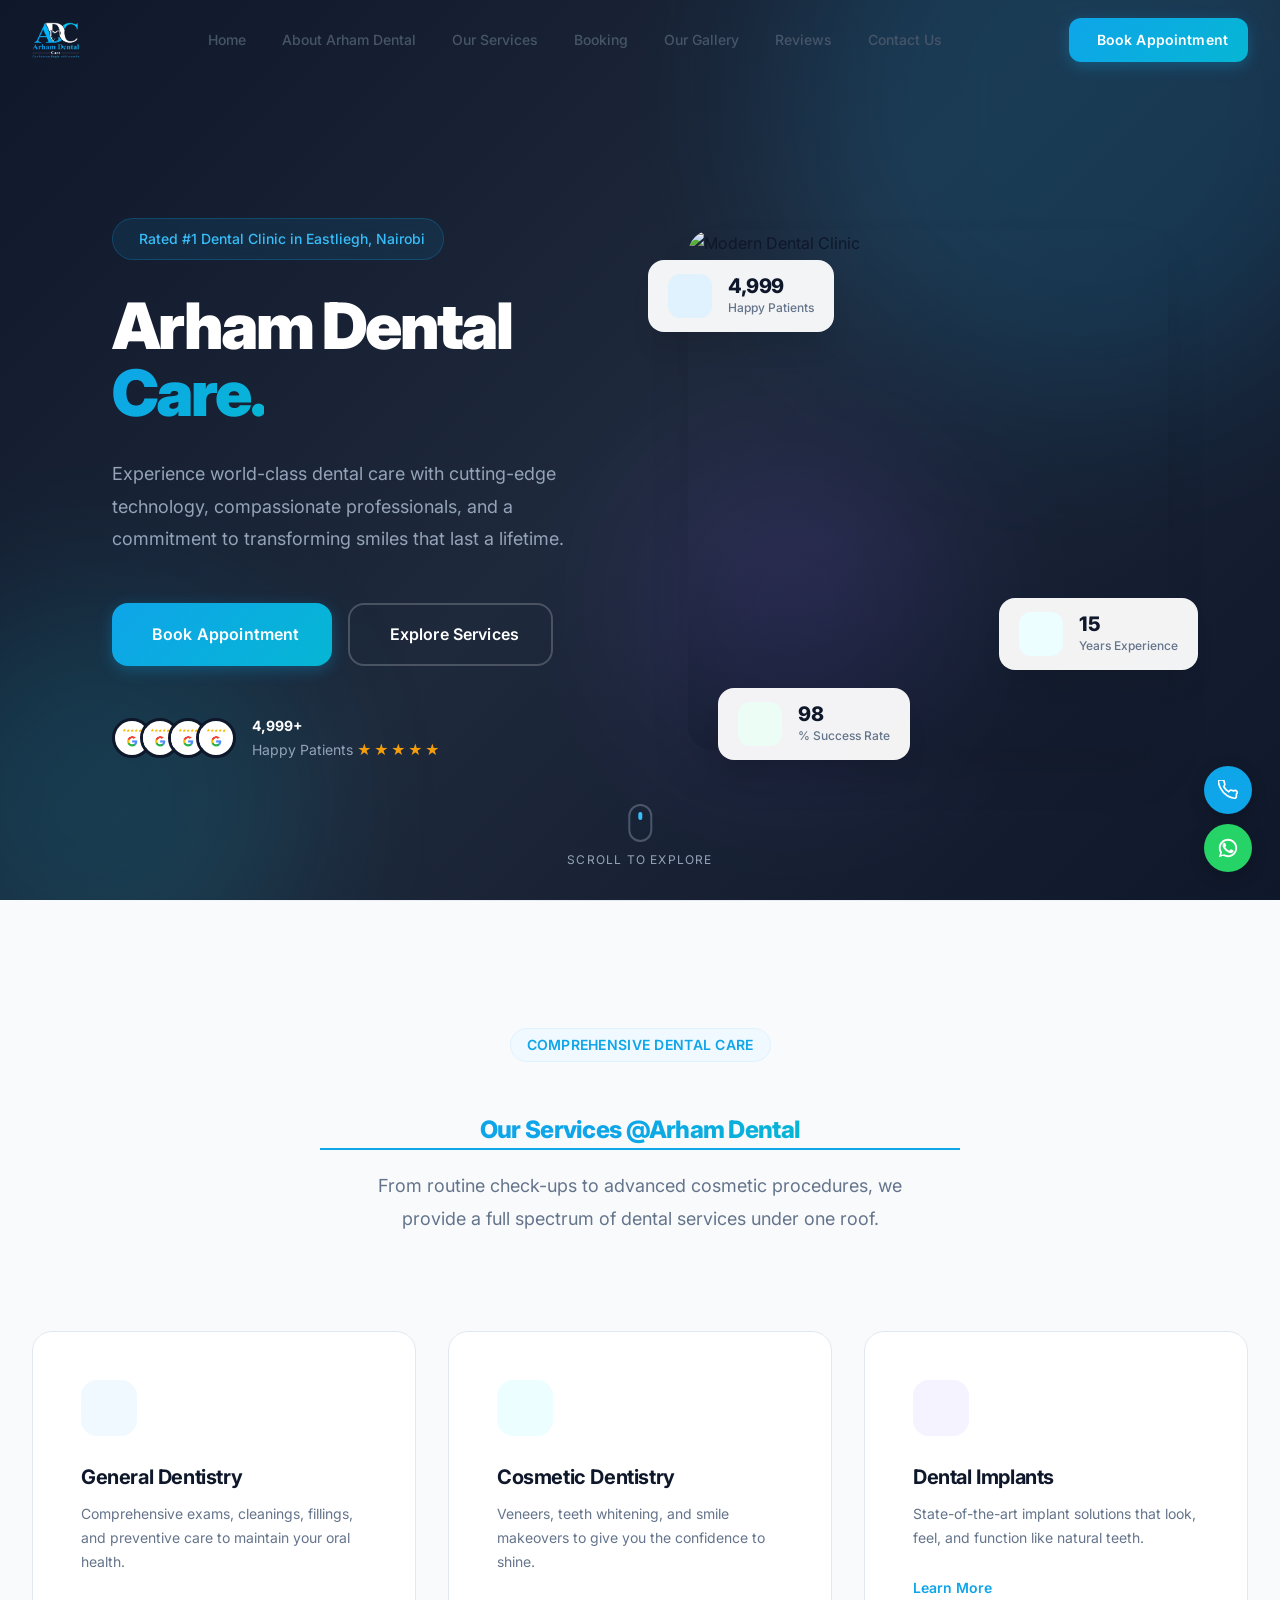
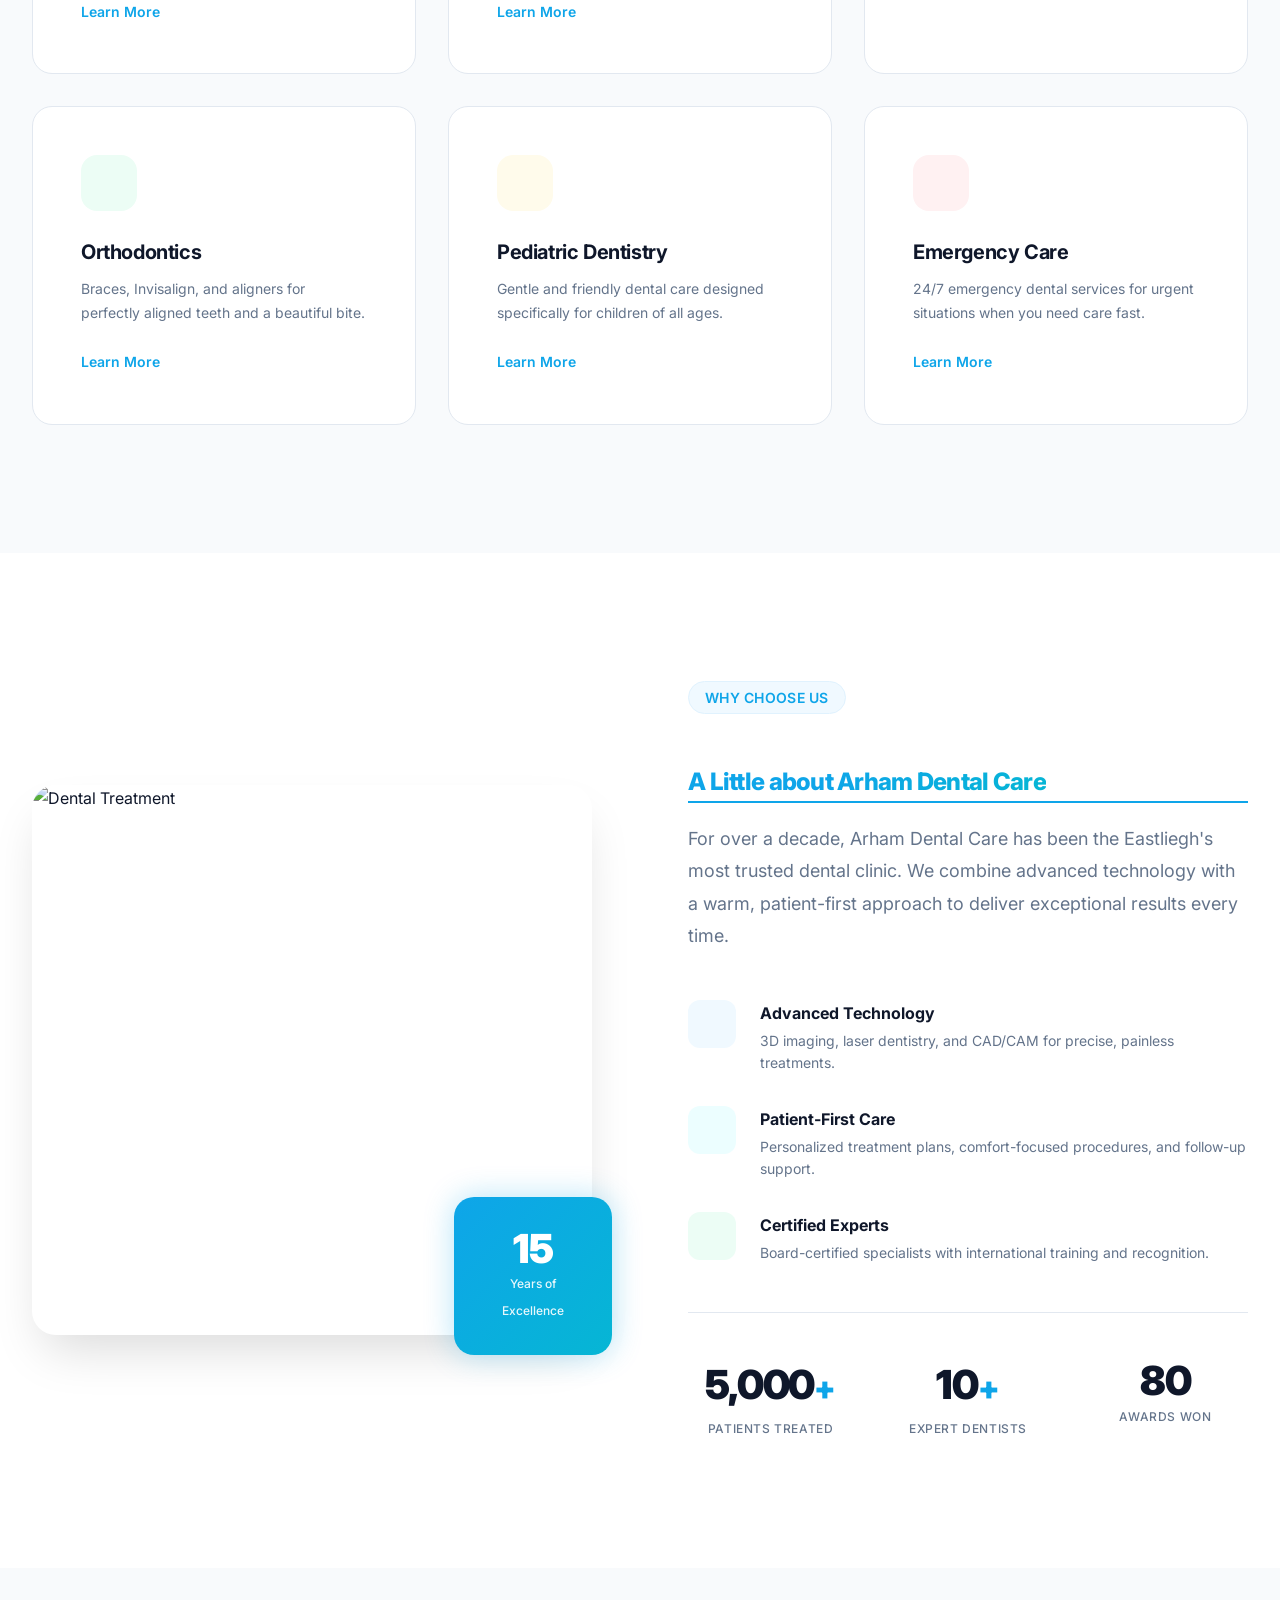
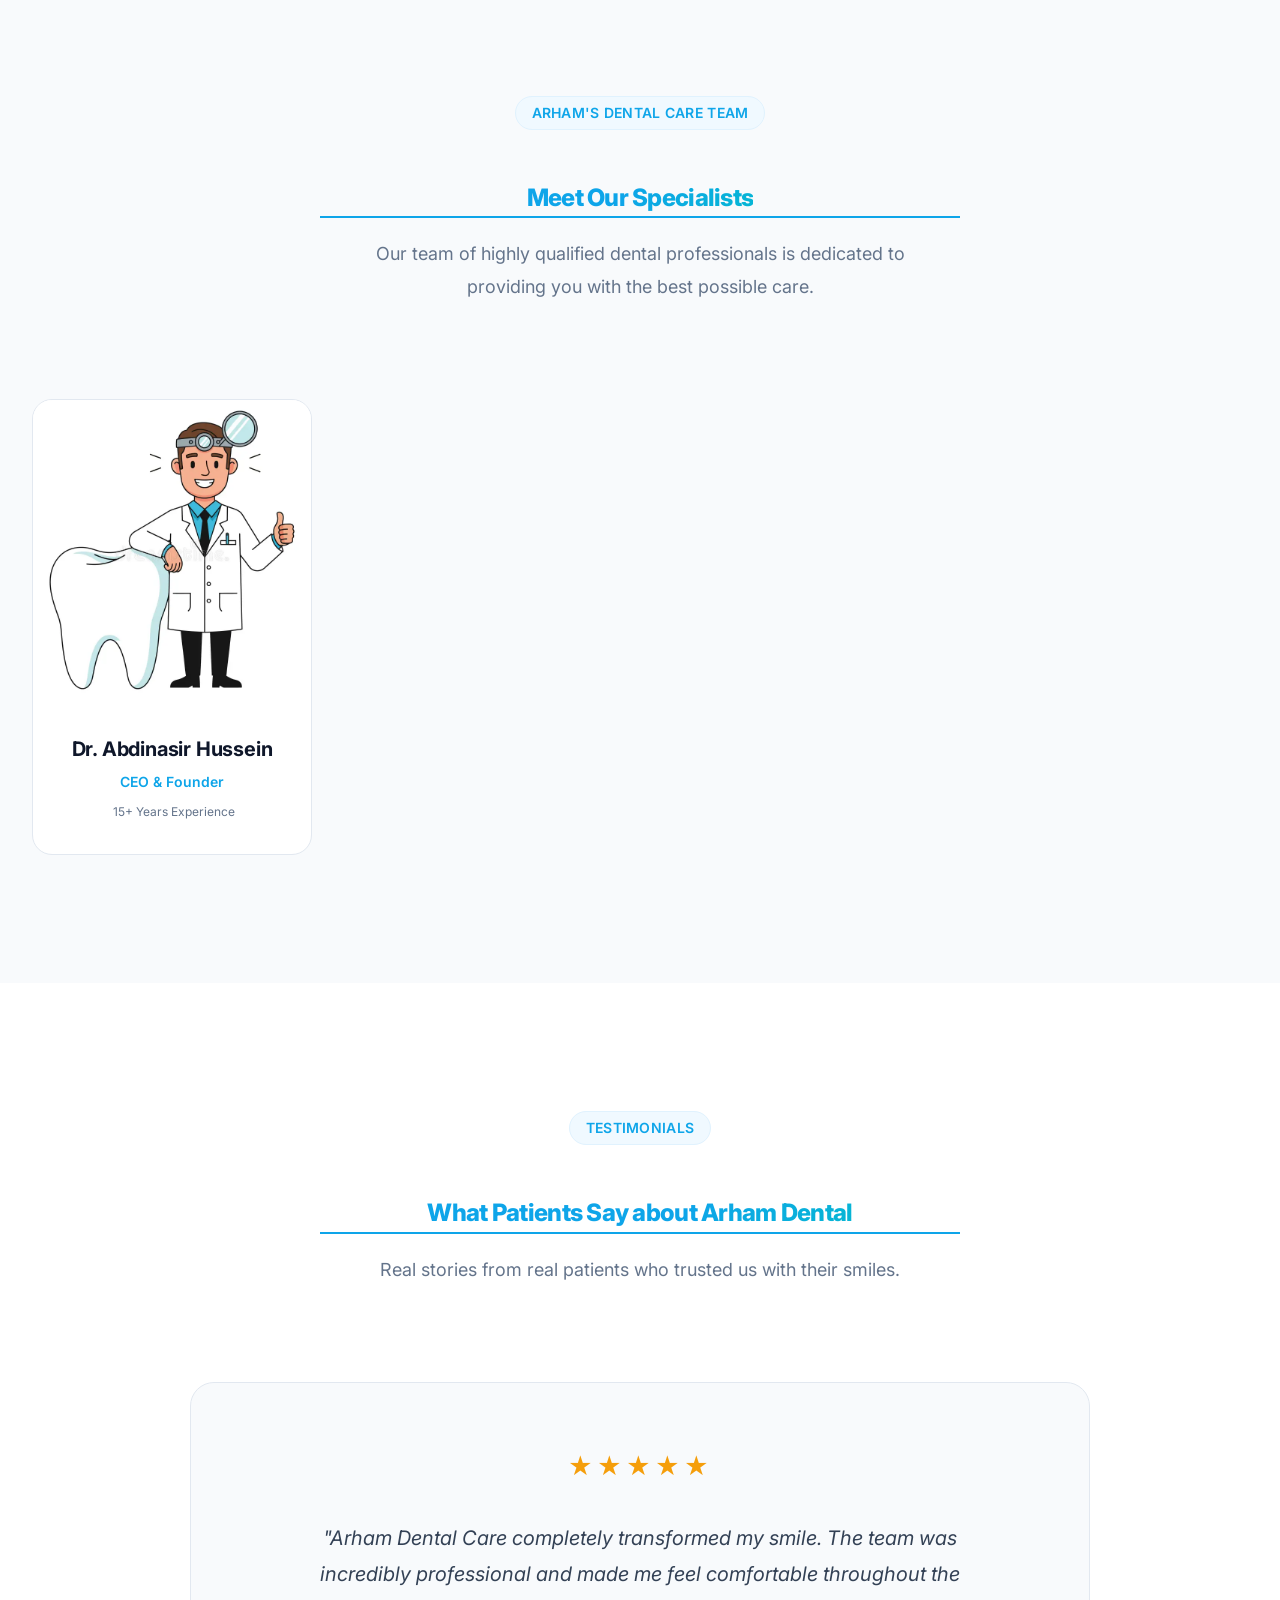
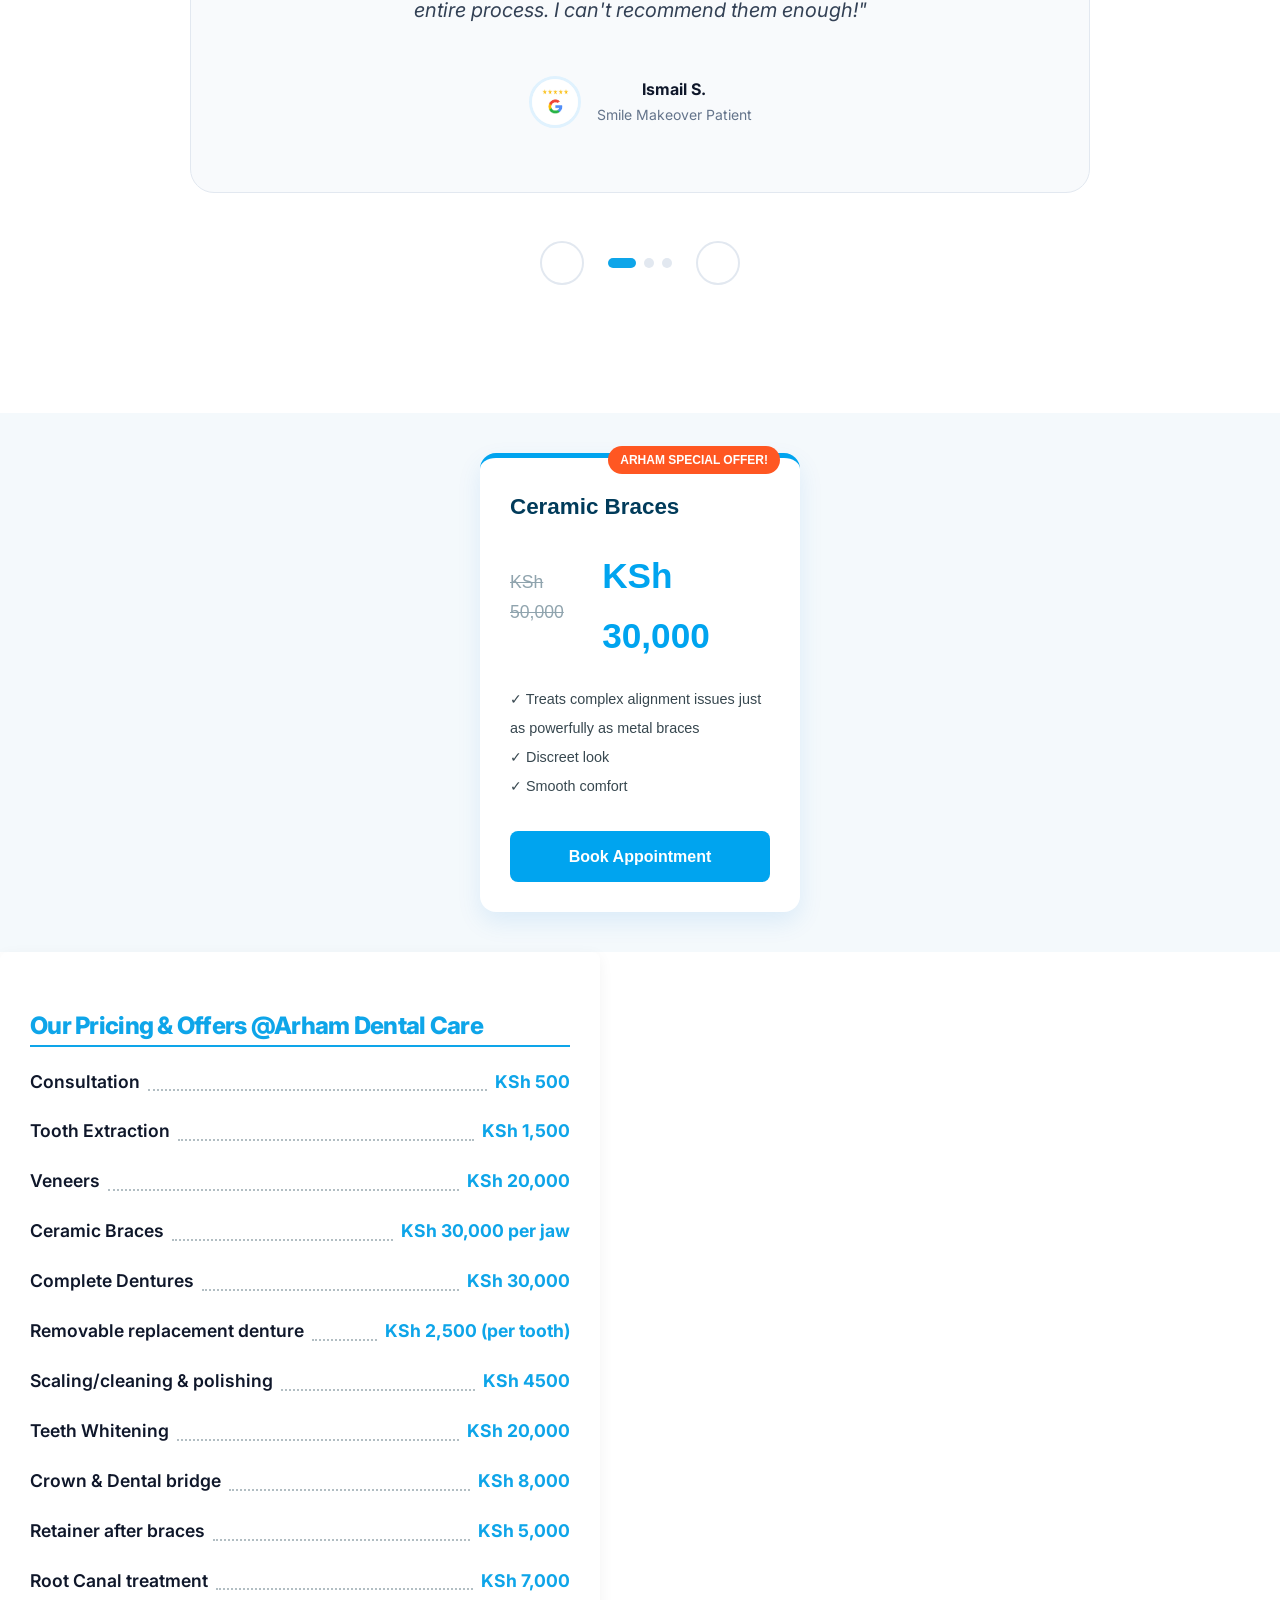
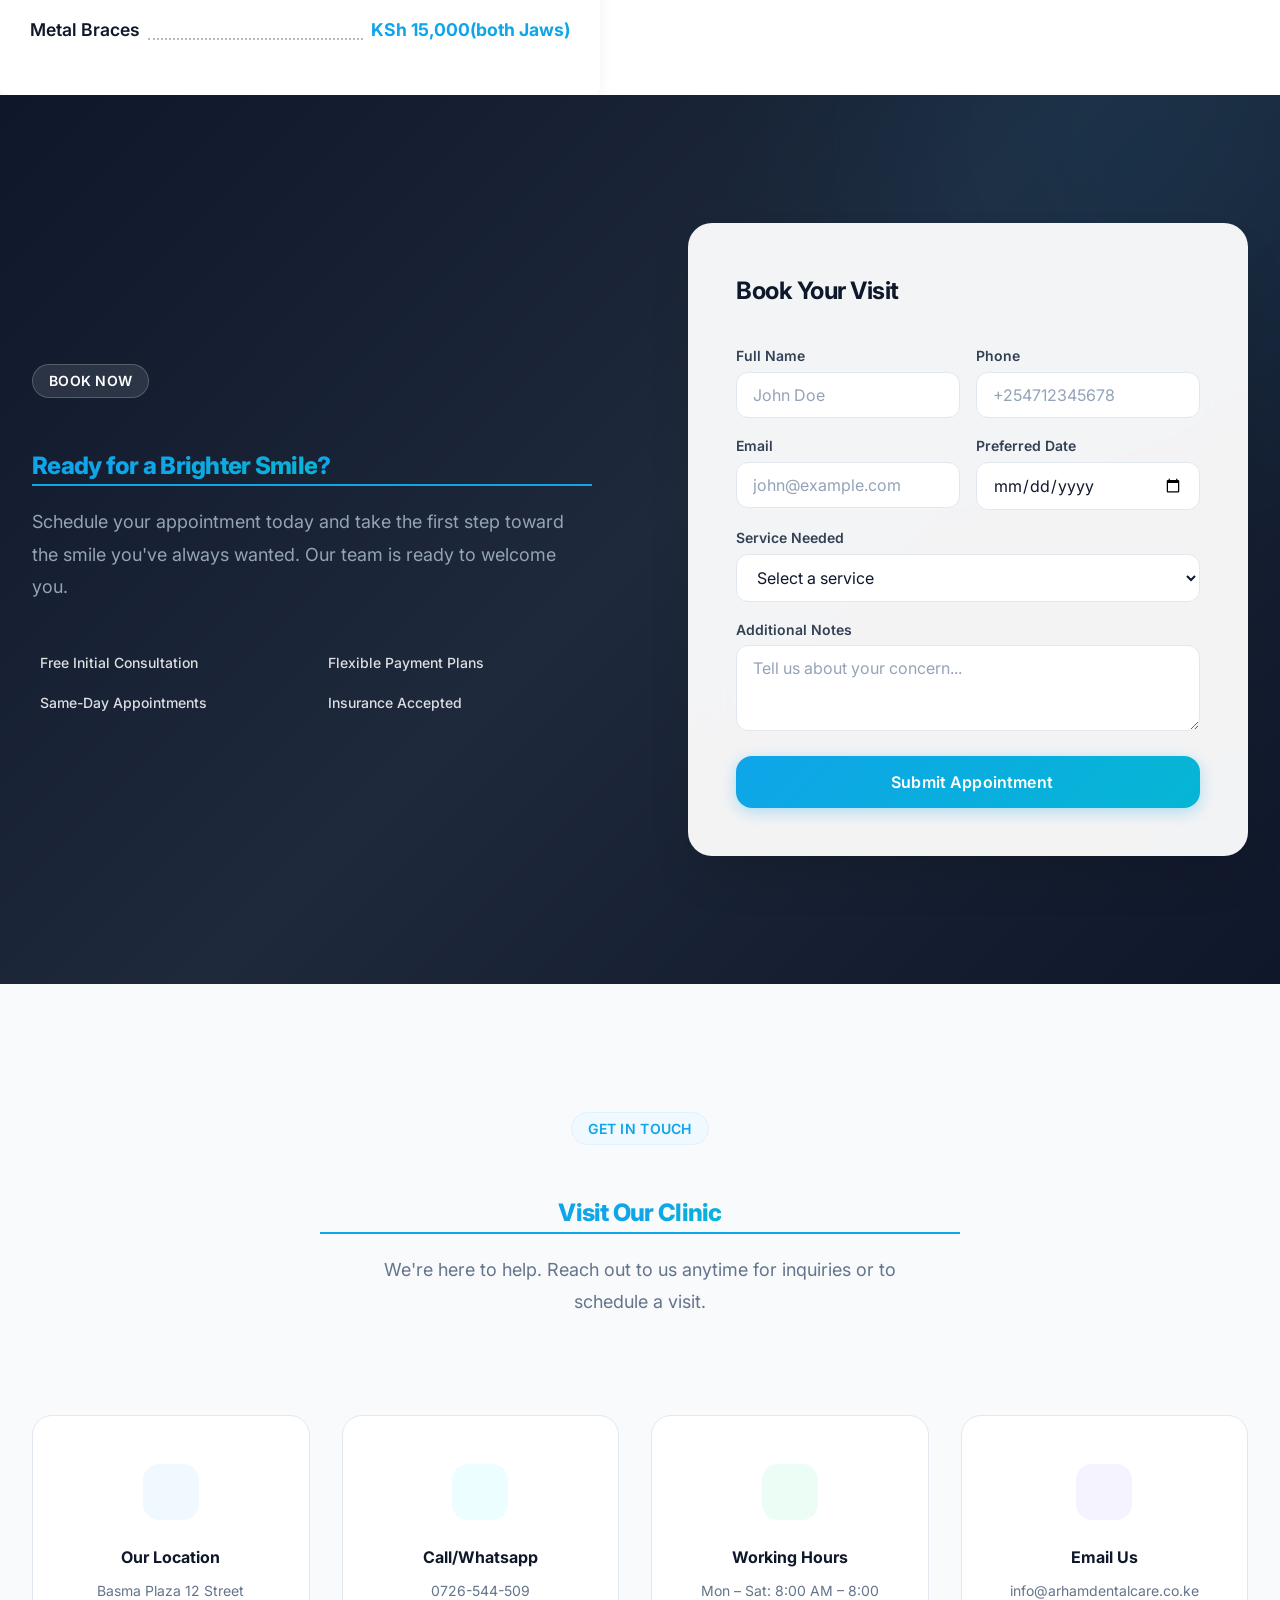
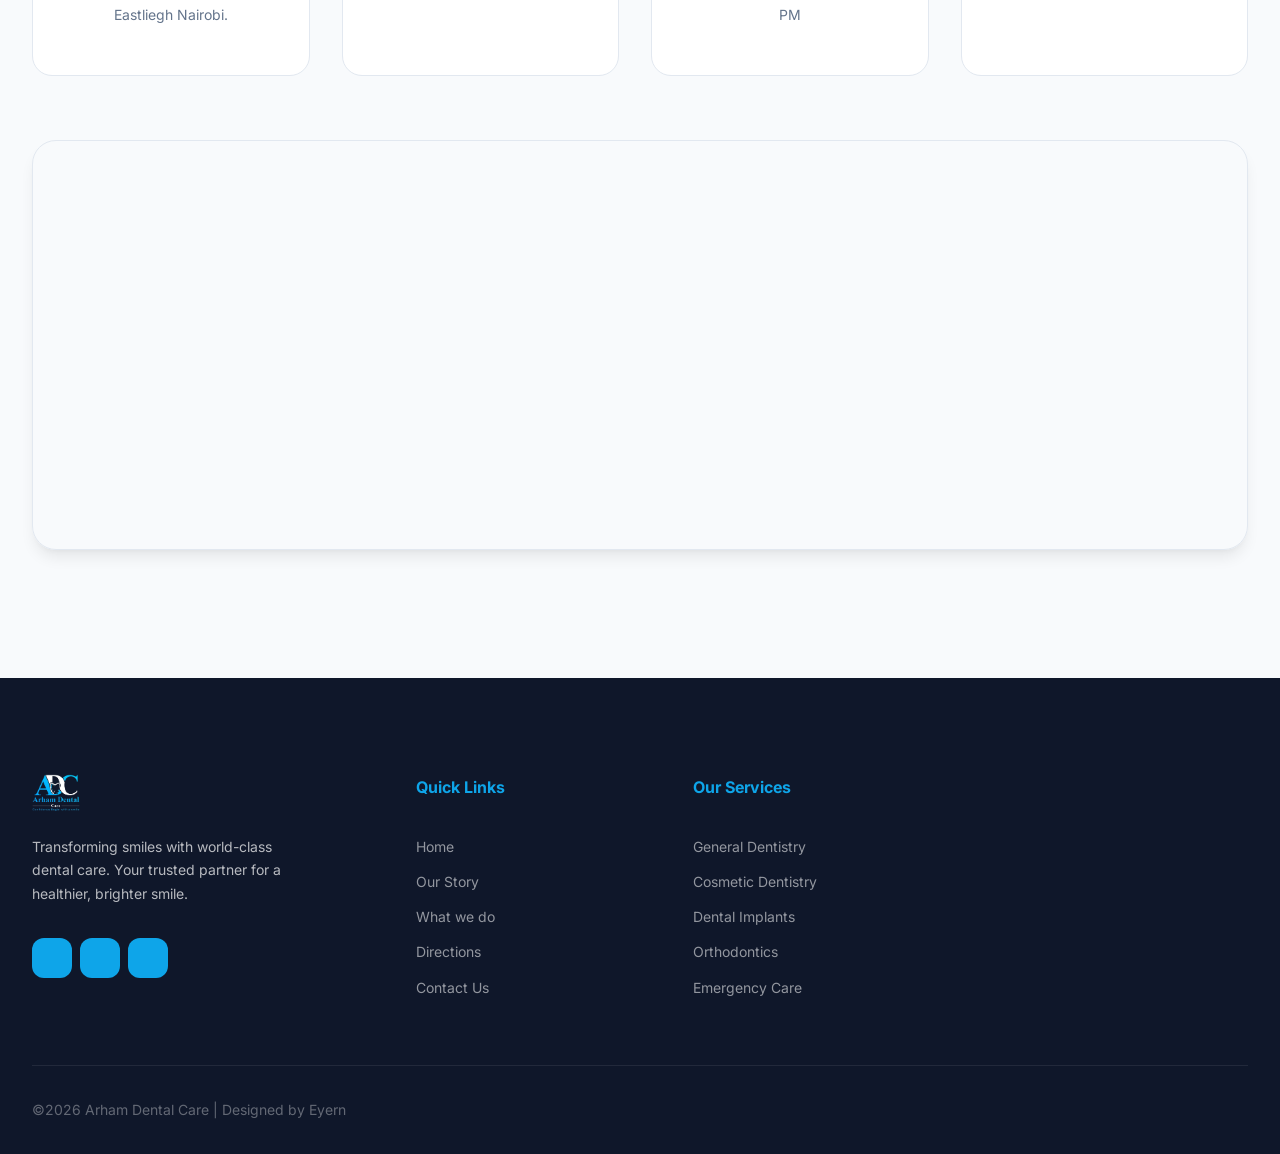
==== commit 83cfa609: "years" ====
--- a/index.html
+++ b/index.html
@@ -256,7 +256,7 @@
                         alt="Dental Treatment" class="about__image">
                 </div>
                 <div class="about__exp-badge">
-                    <span class="about__exp-number" data-target="25">0</span>
+                    <span class="about__exp-number" data-target="15">0</span>
                     <span class="about__exp-text">Years of<br>Excellence</span>
                 </div>
             </div>
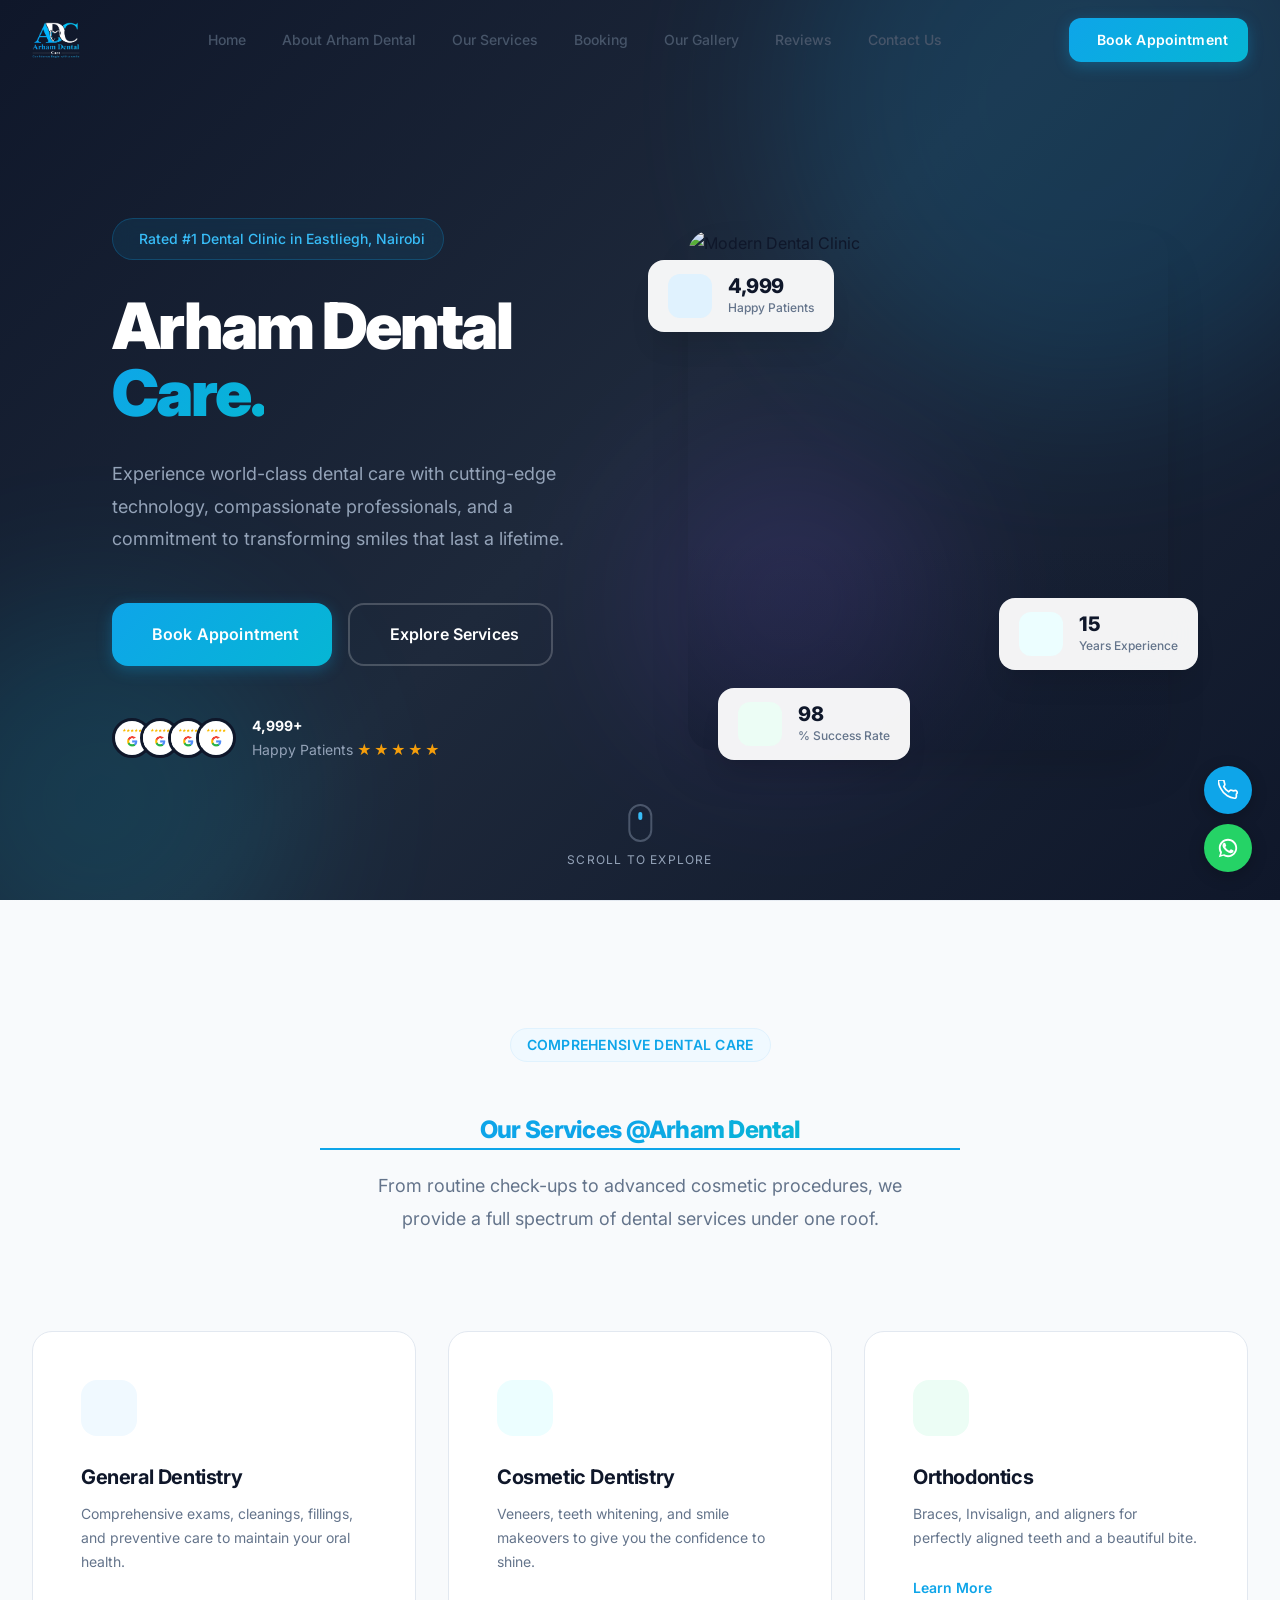
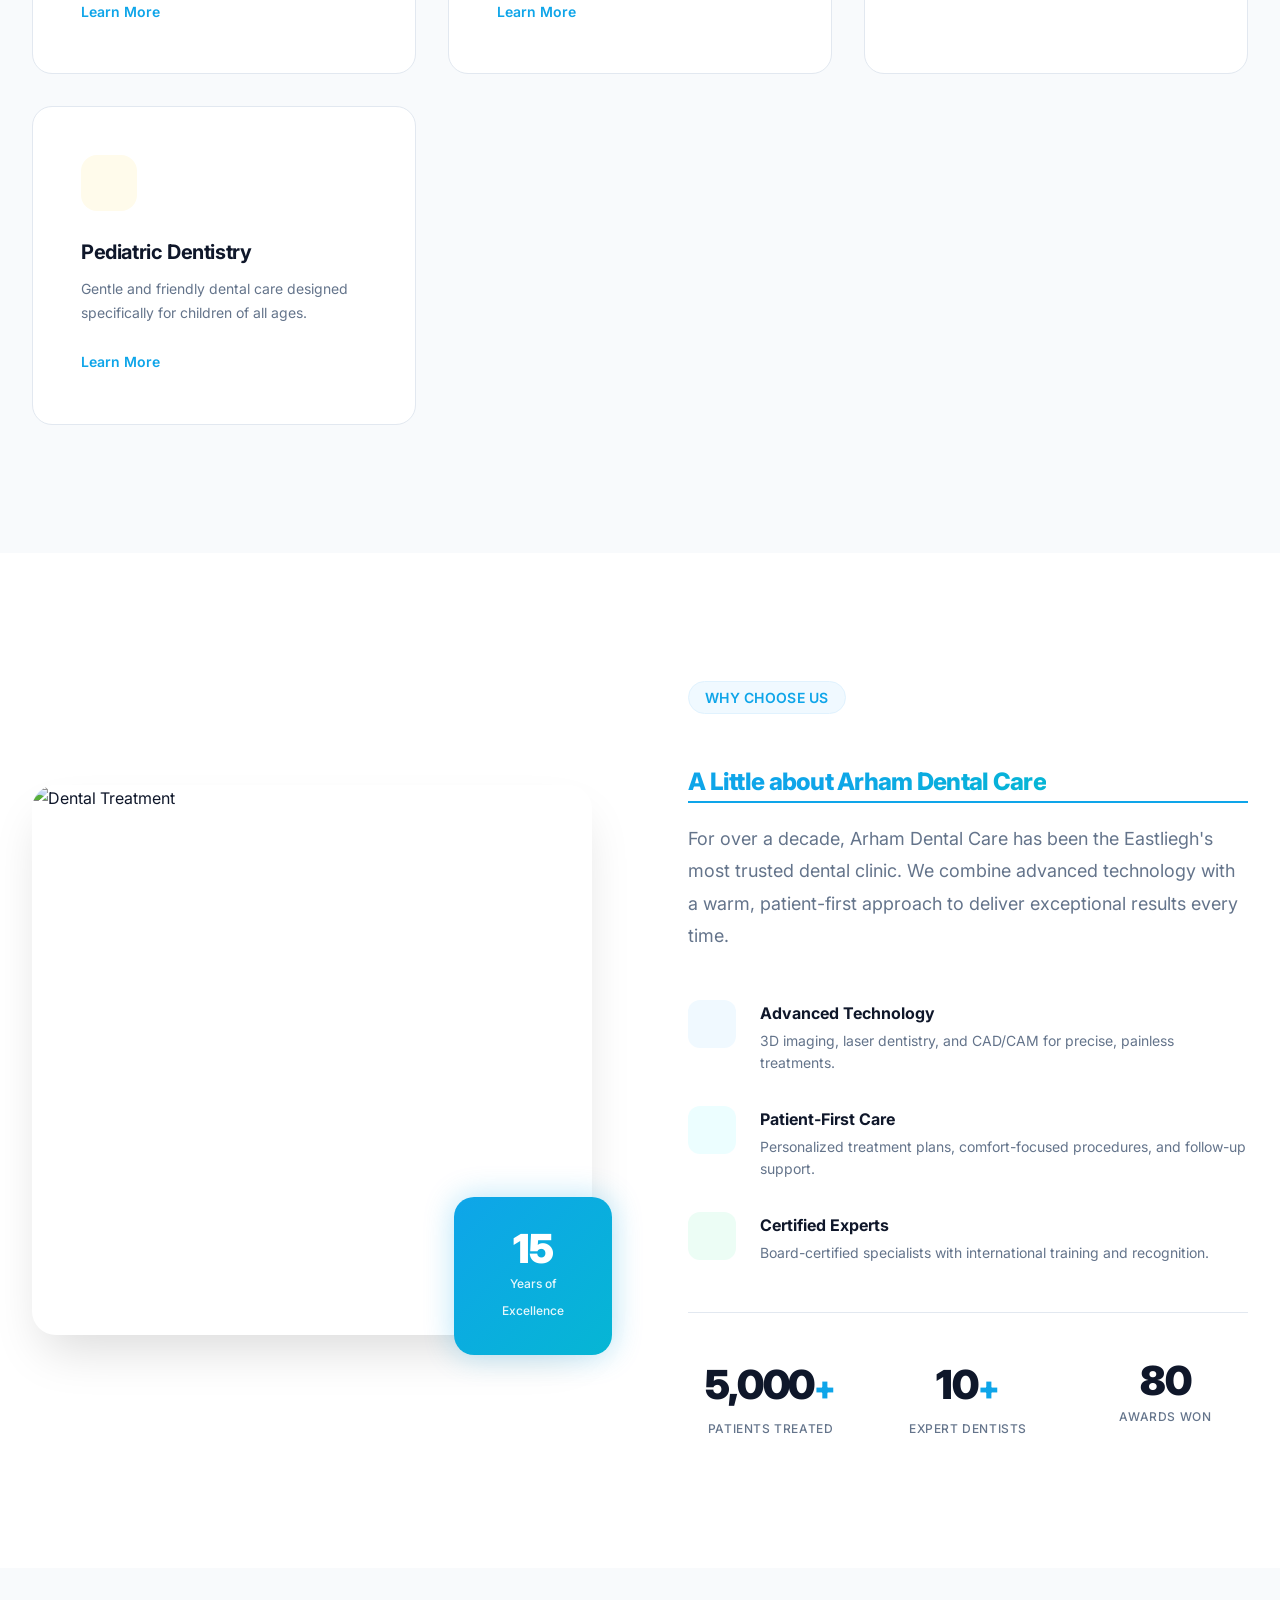
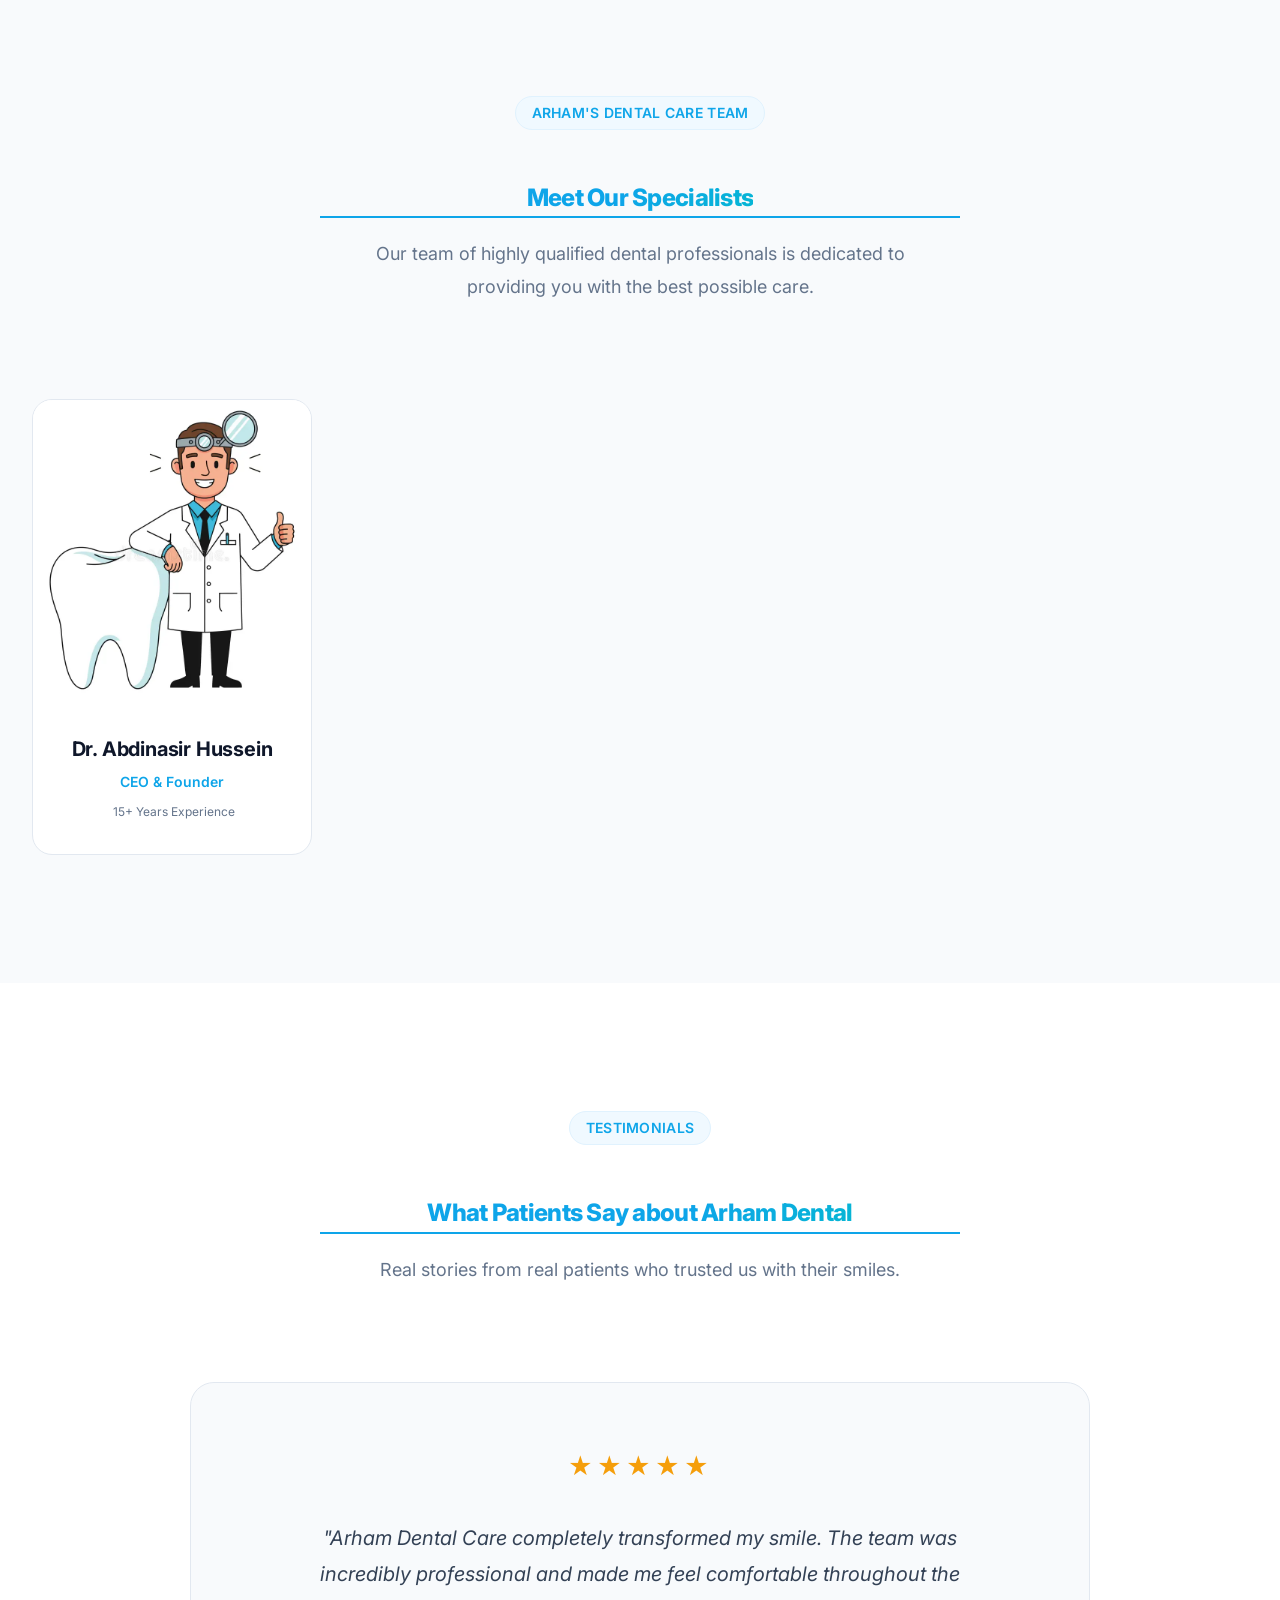
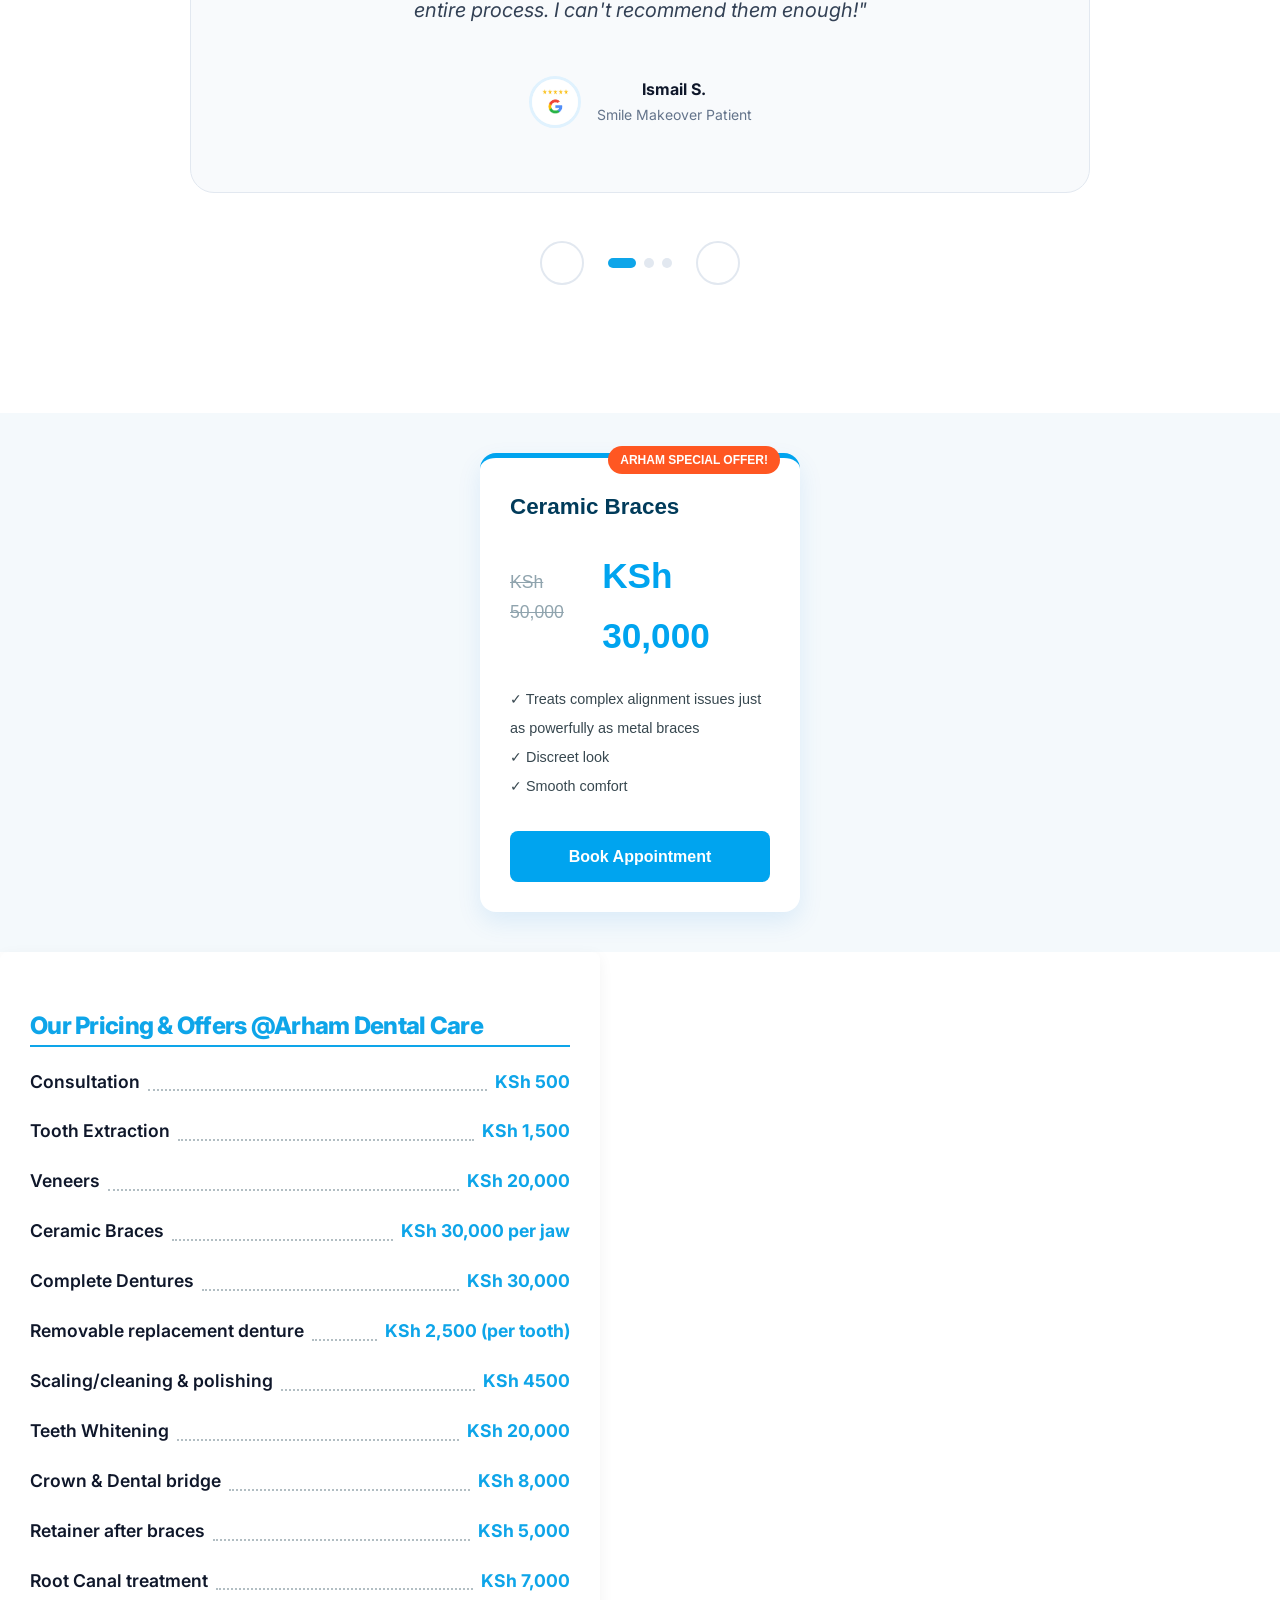
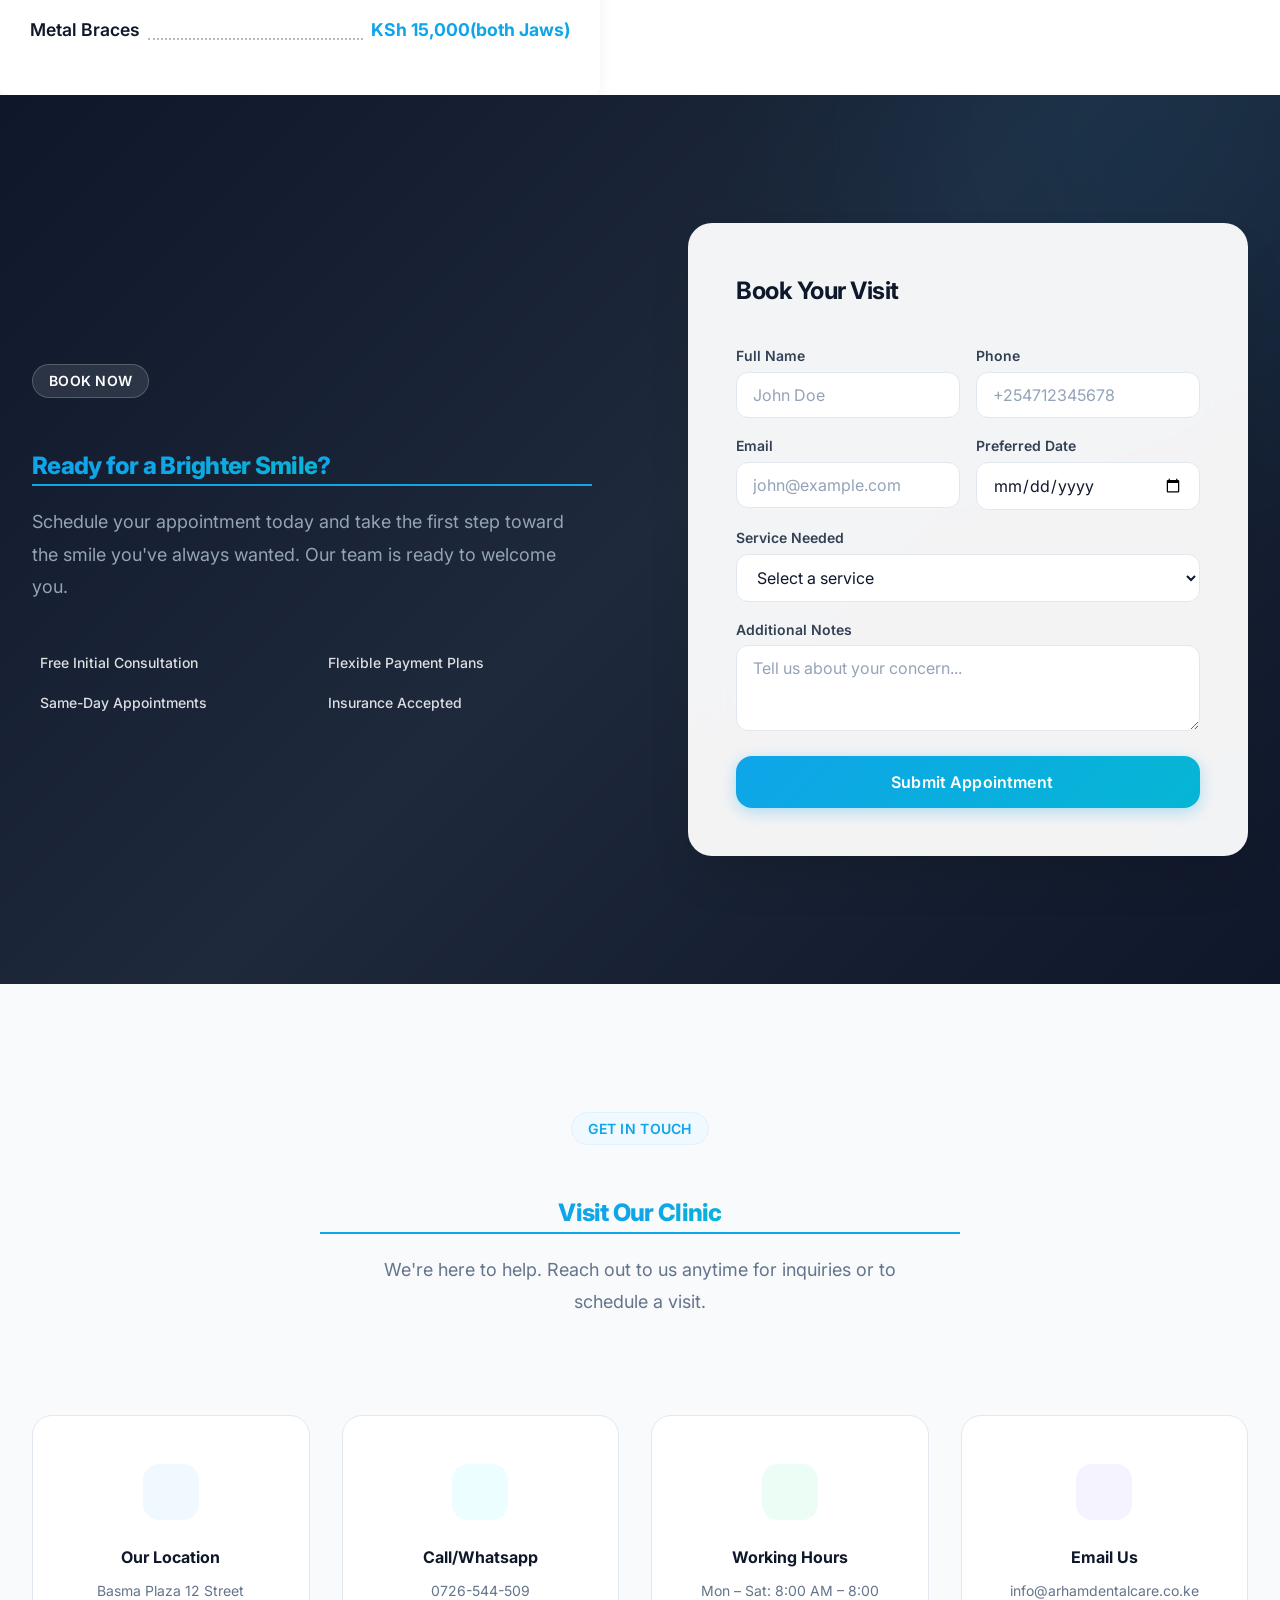
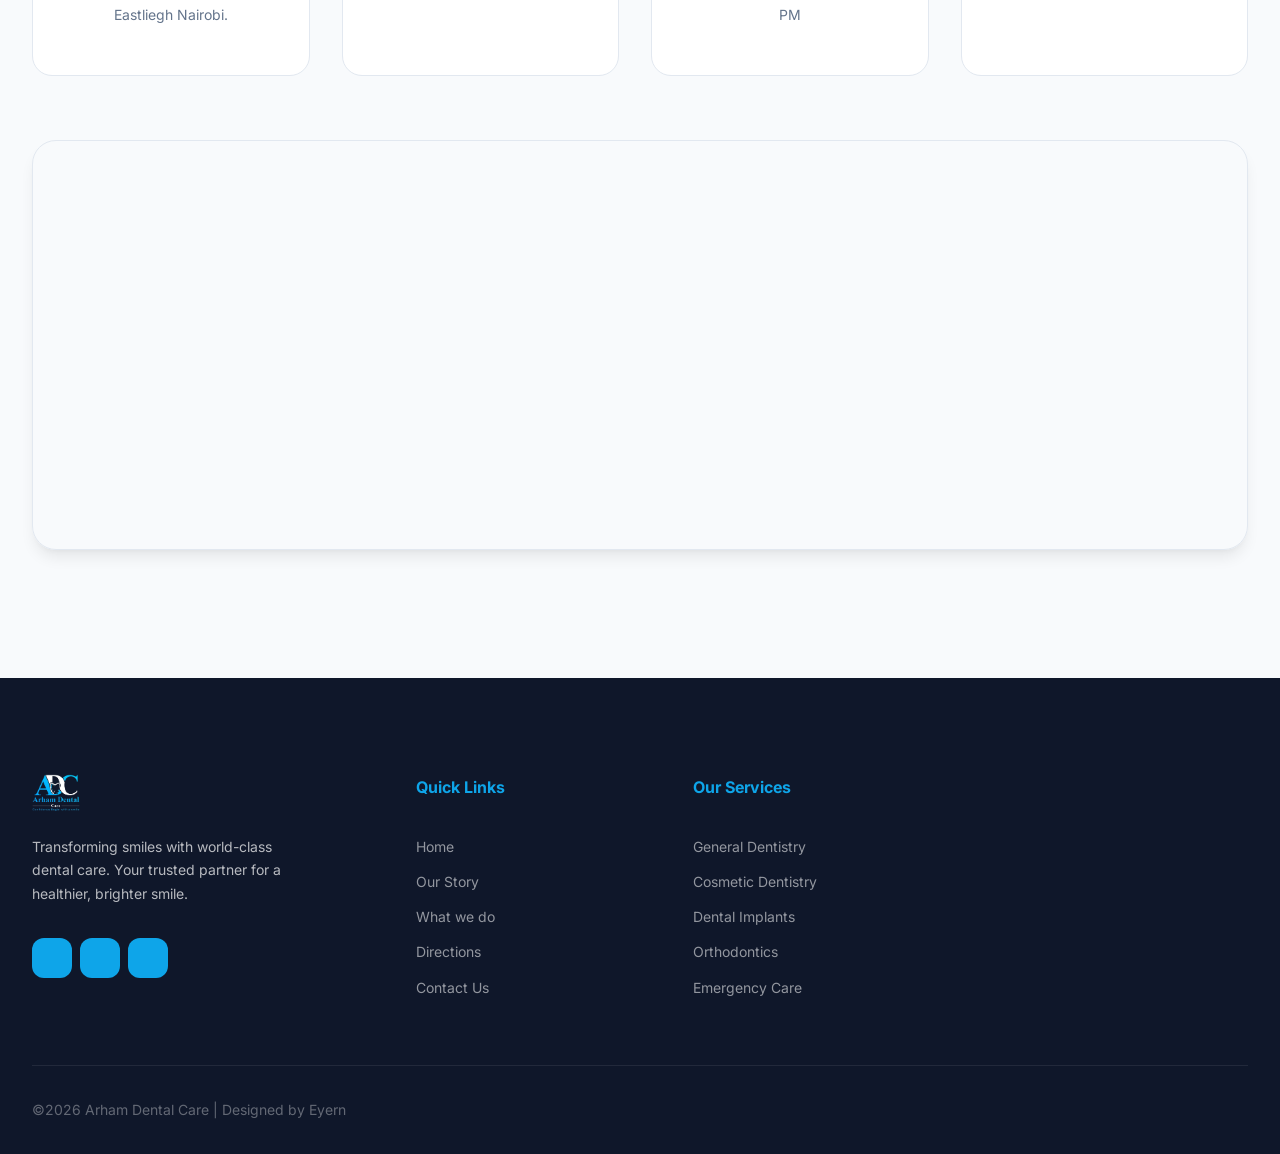
==== commit 54e6e28e: "implants rm" ====
--- a/index.html
+++ b/index.html
@@ -194,7 +194,7 @@
                     </a>
                 </div>
 
-                <div class="service-card reveal reveal--delay-2">
+                <!-- <div class="service-card reveal reveal--delay-2">
                     <div class="service-card__icon service-card__icon--purple">
                         <i class="ph-duotone ph-align-bottom"></i>
                     </div>
@@ -204,7 +204,7 @@
                     <a href="services.html" class="service-card__link">
                         Learn More <i class="ph ph-arrow-right"></i>
                     </a>
-                </div>
+                </div> -->
 
                 <div class="service-card reveal">
                     <div class="service-card__icon service-card__icon--green">
@@ -230,7 +230,7 @@
                     </a>
                 </div>
 
-                <div class="service-card reveal reveal--delay-2">
+                <!-- <div class="service-card reveal reveal--delay-2">
                     <div class="service-card__icon service-card__icon--rose">
                         <i class="ph-duotone ph-first-aid-kit"></i>
                     </div>
@@ -240,7 +240,7 @@
                     <a href="services.html" class="service-card__link">
                         Learn More <i class="ph ph-arrow-right"></i>
                     </a>
-                </div>
+                </div> -->
             </div>
         </div>
     </section>
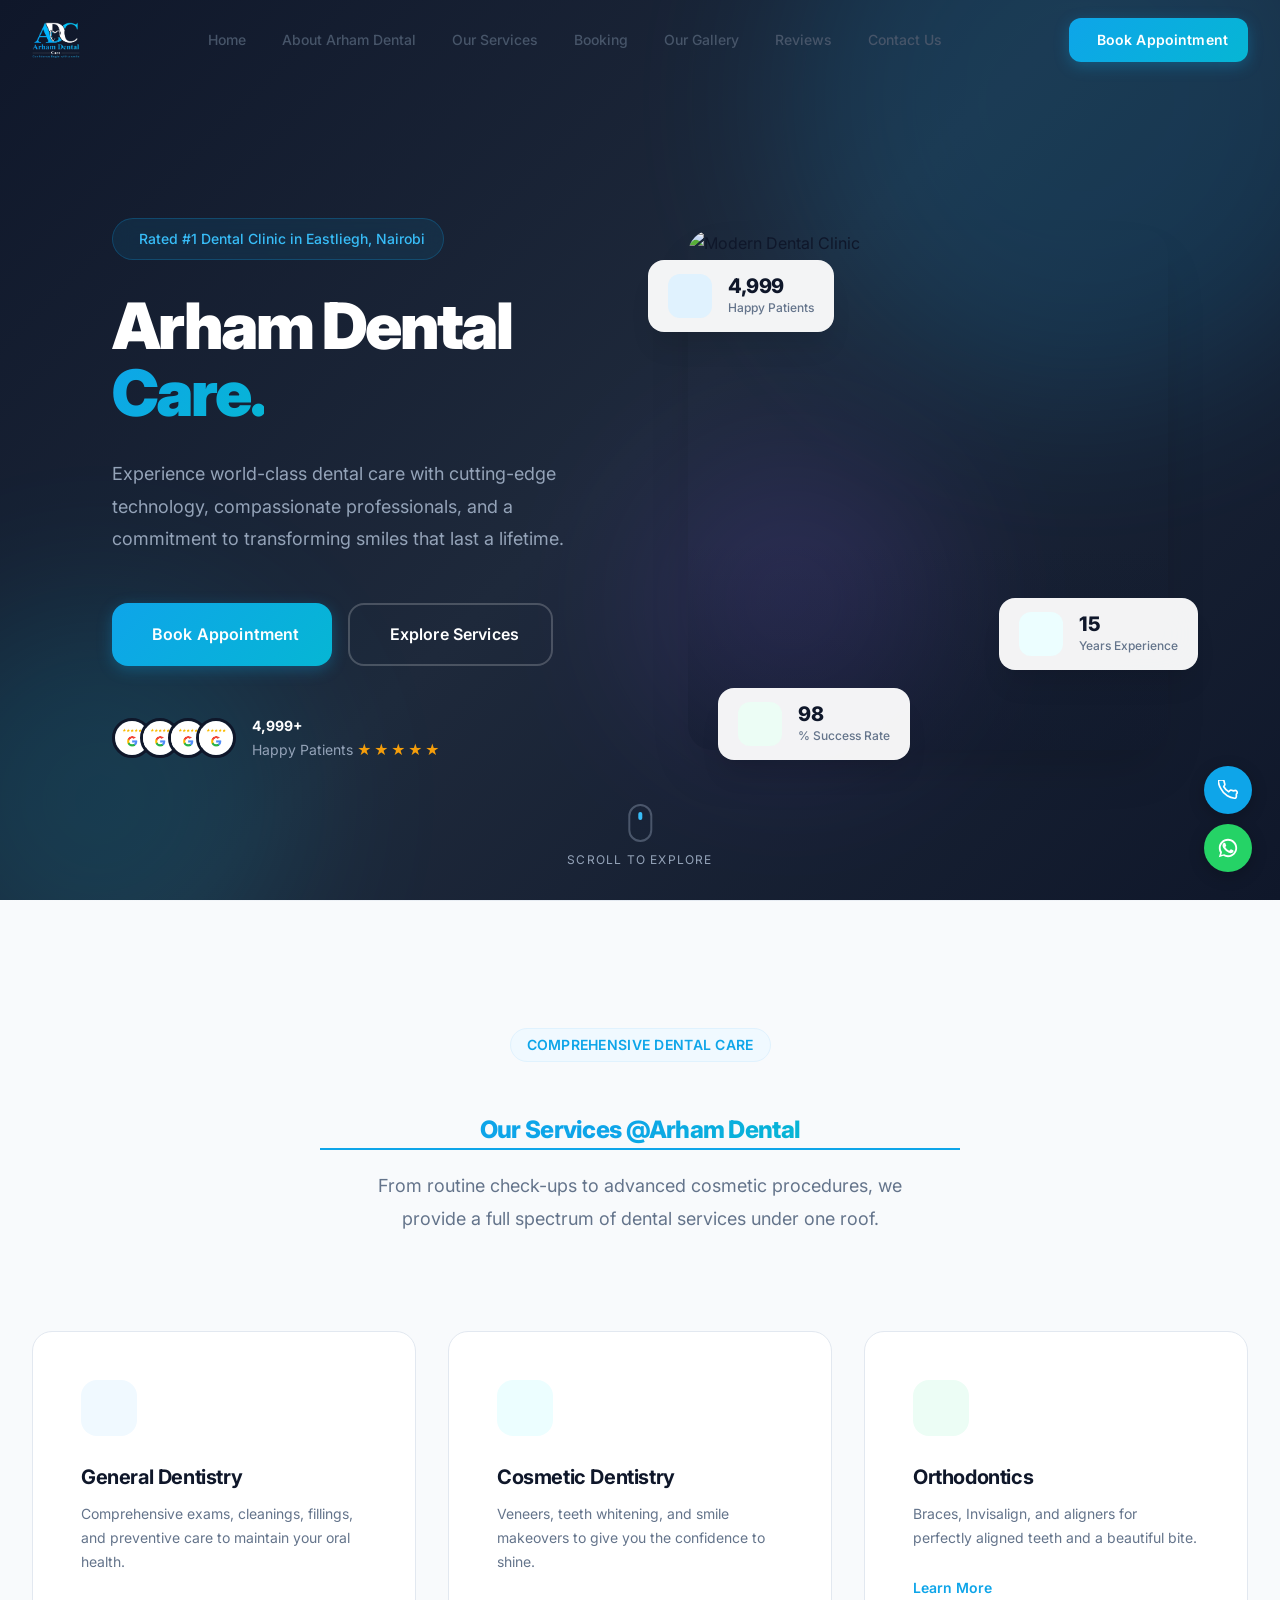
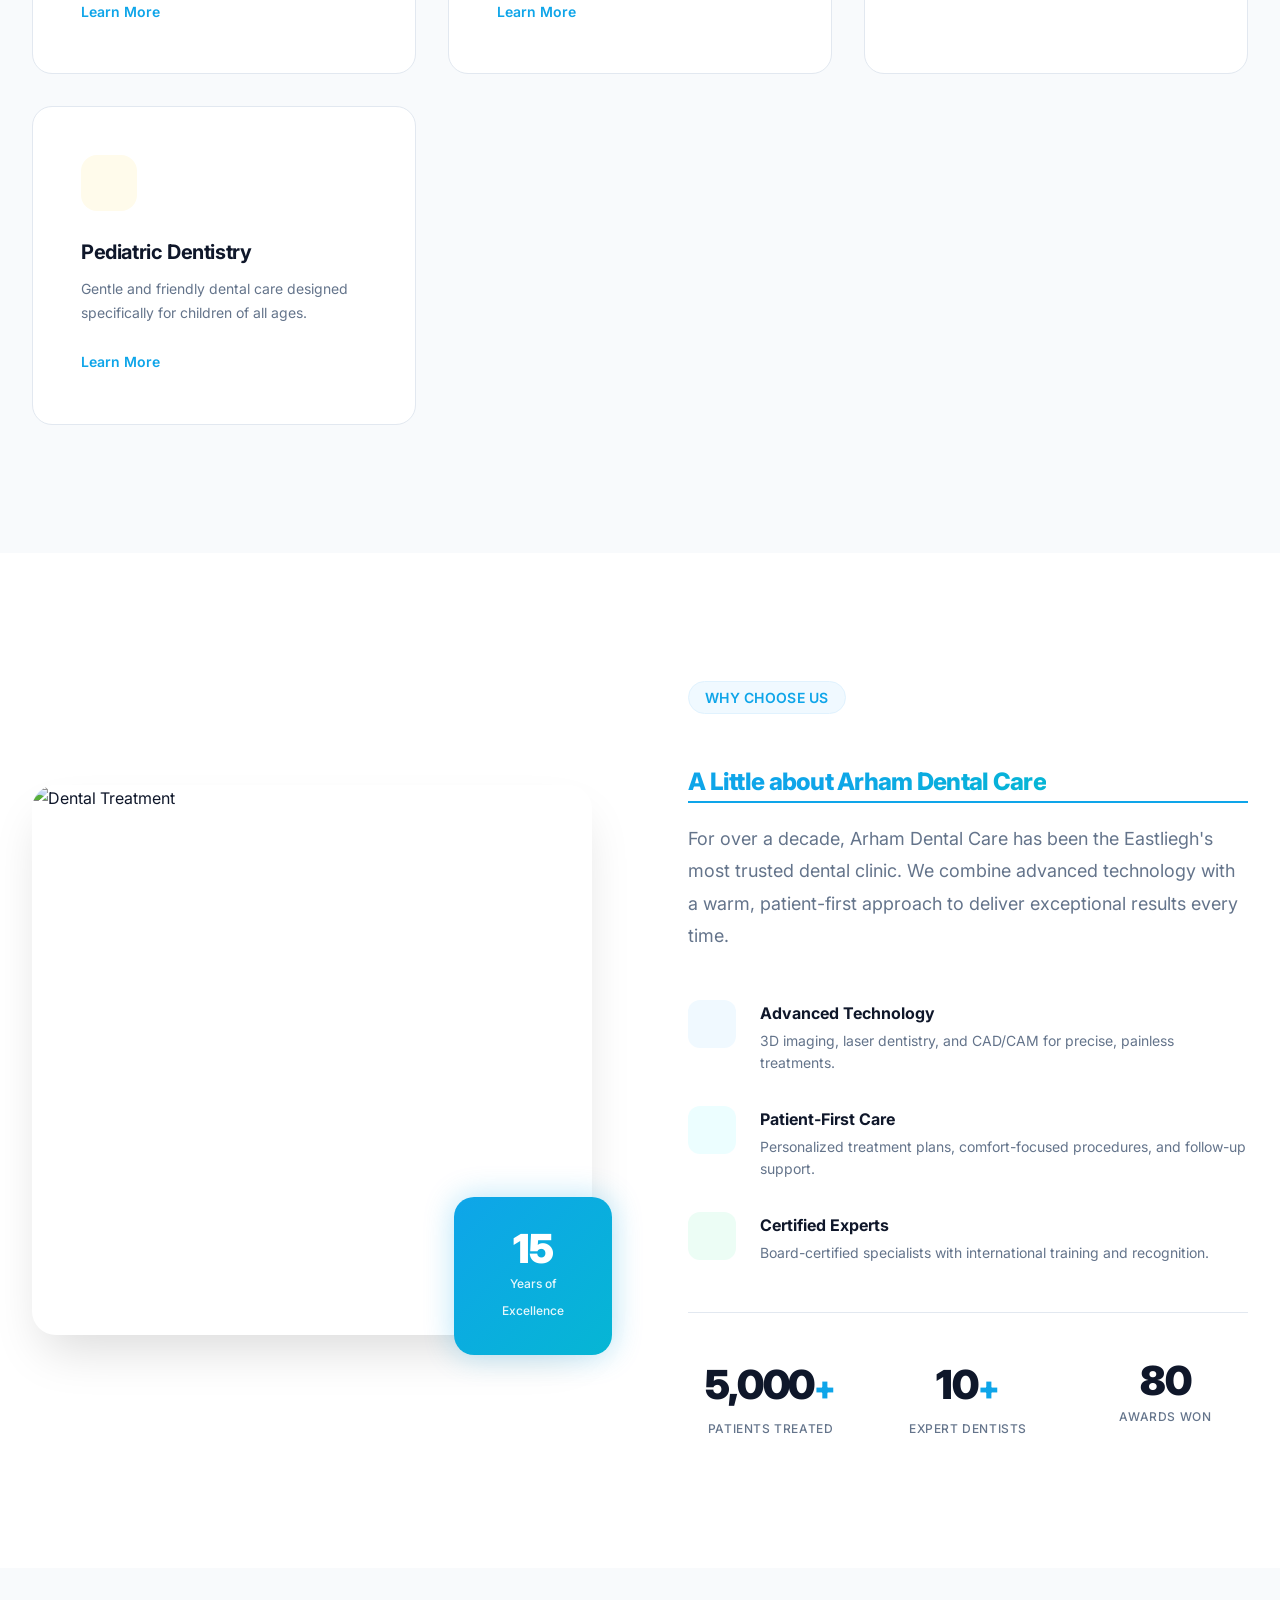
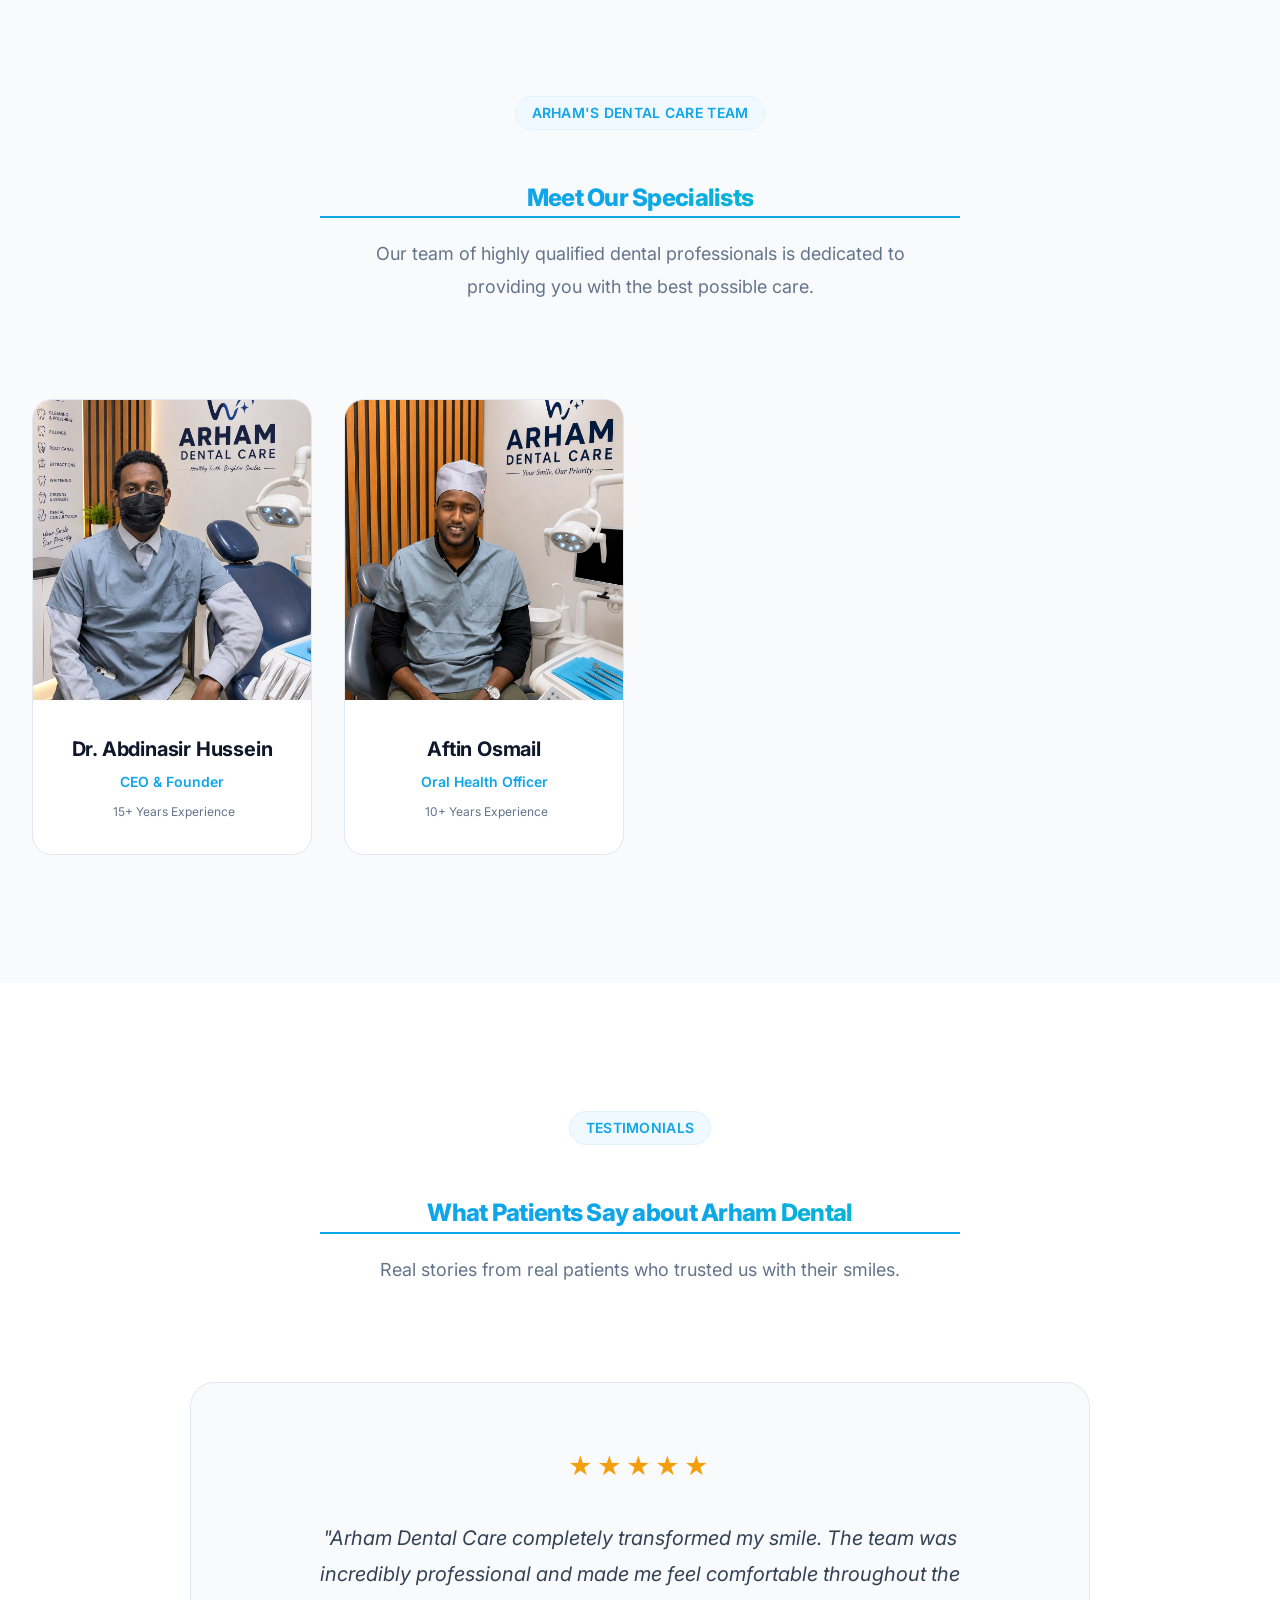
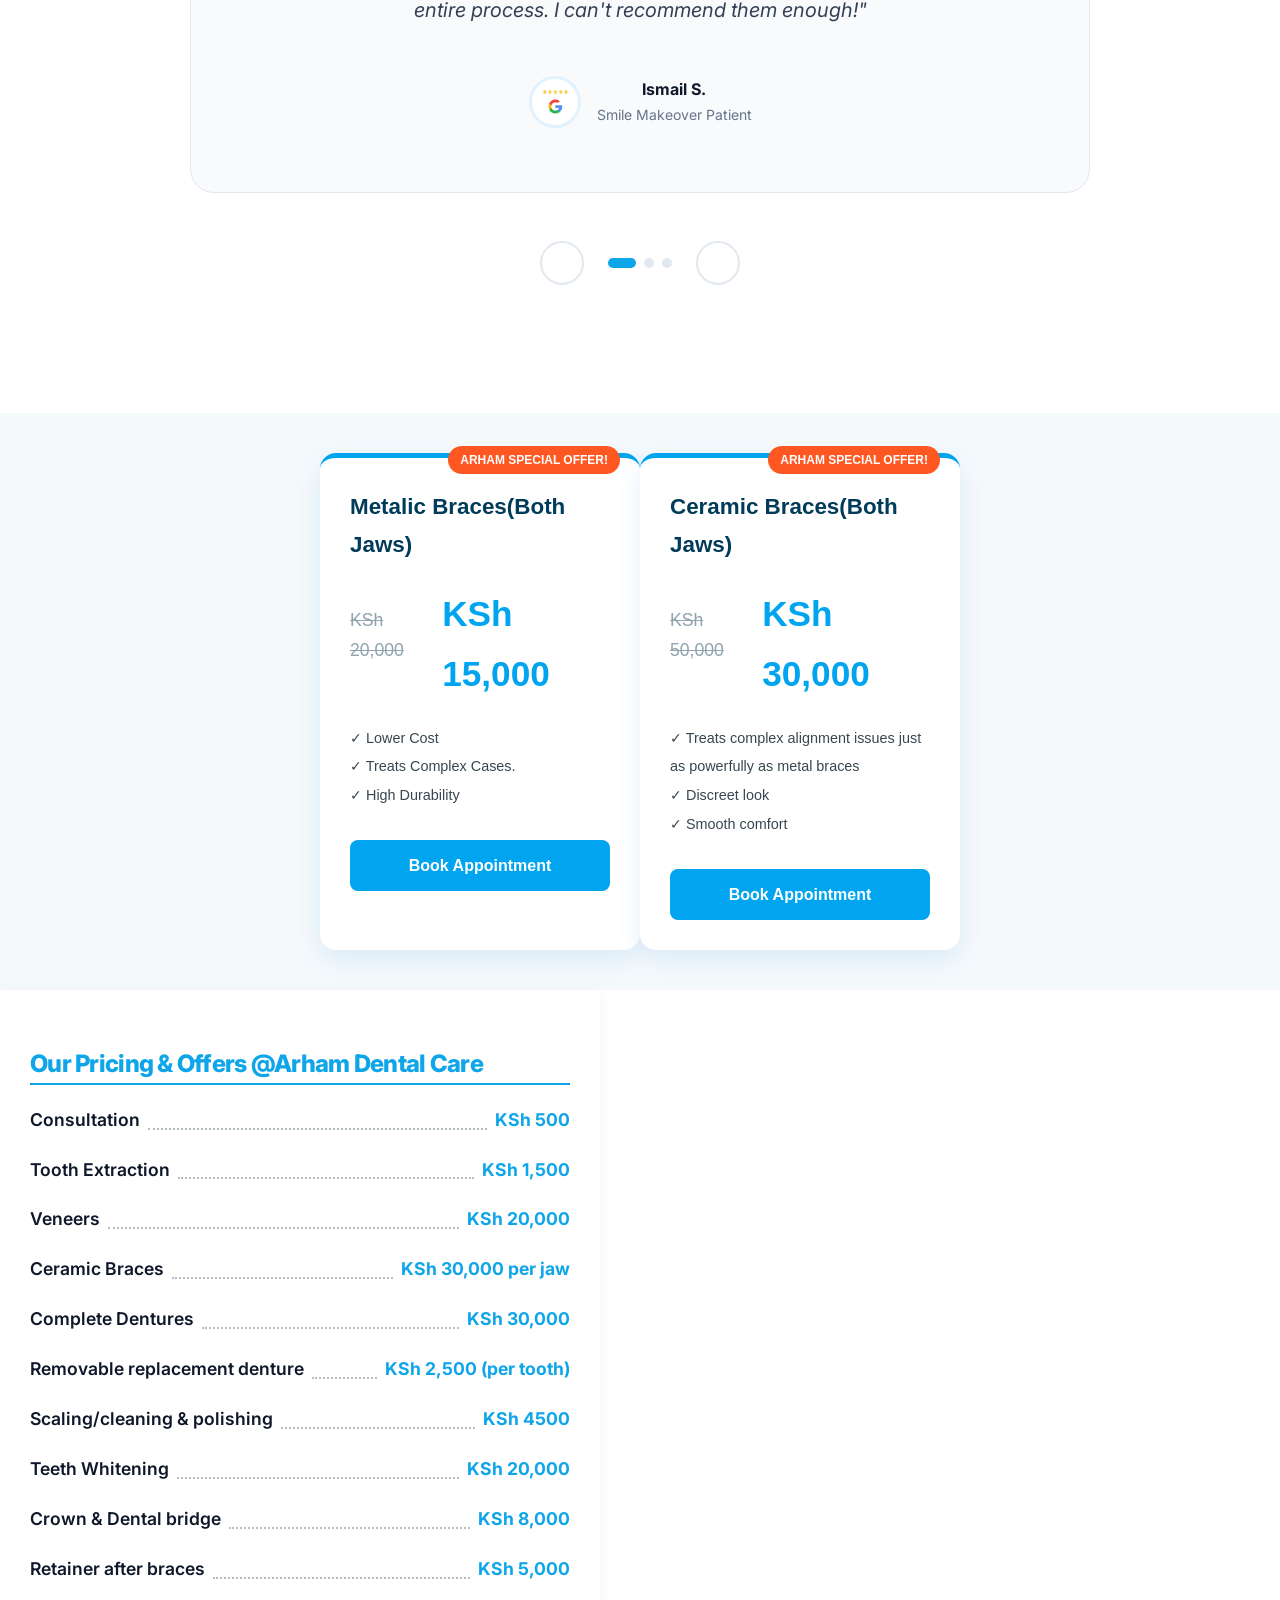
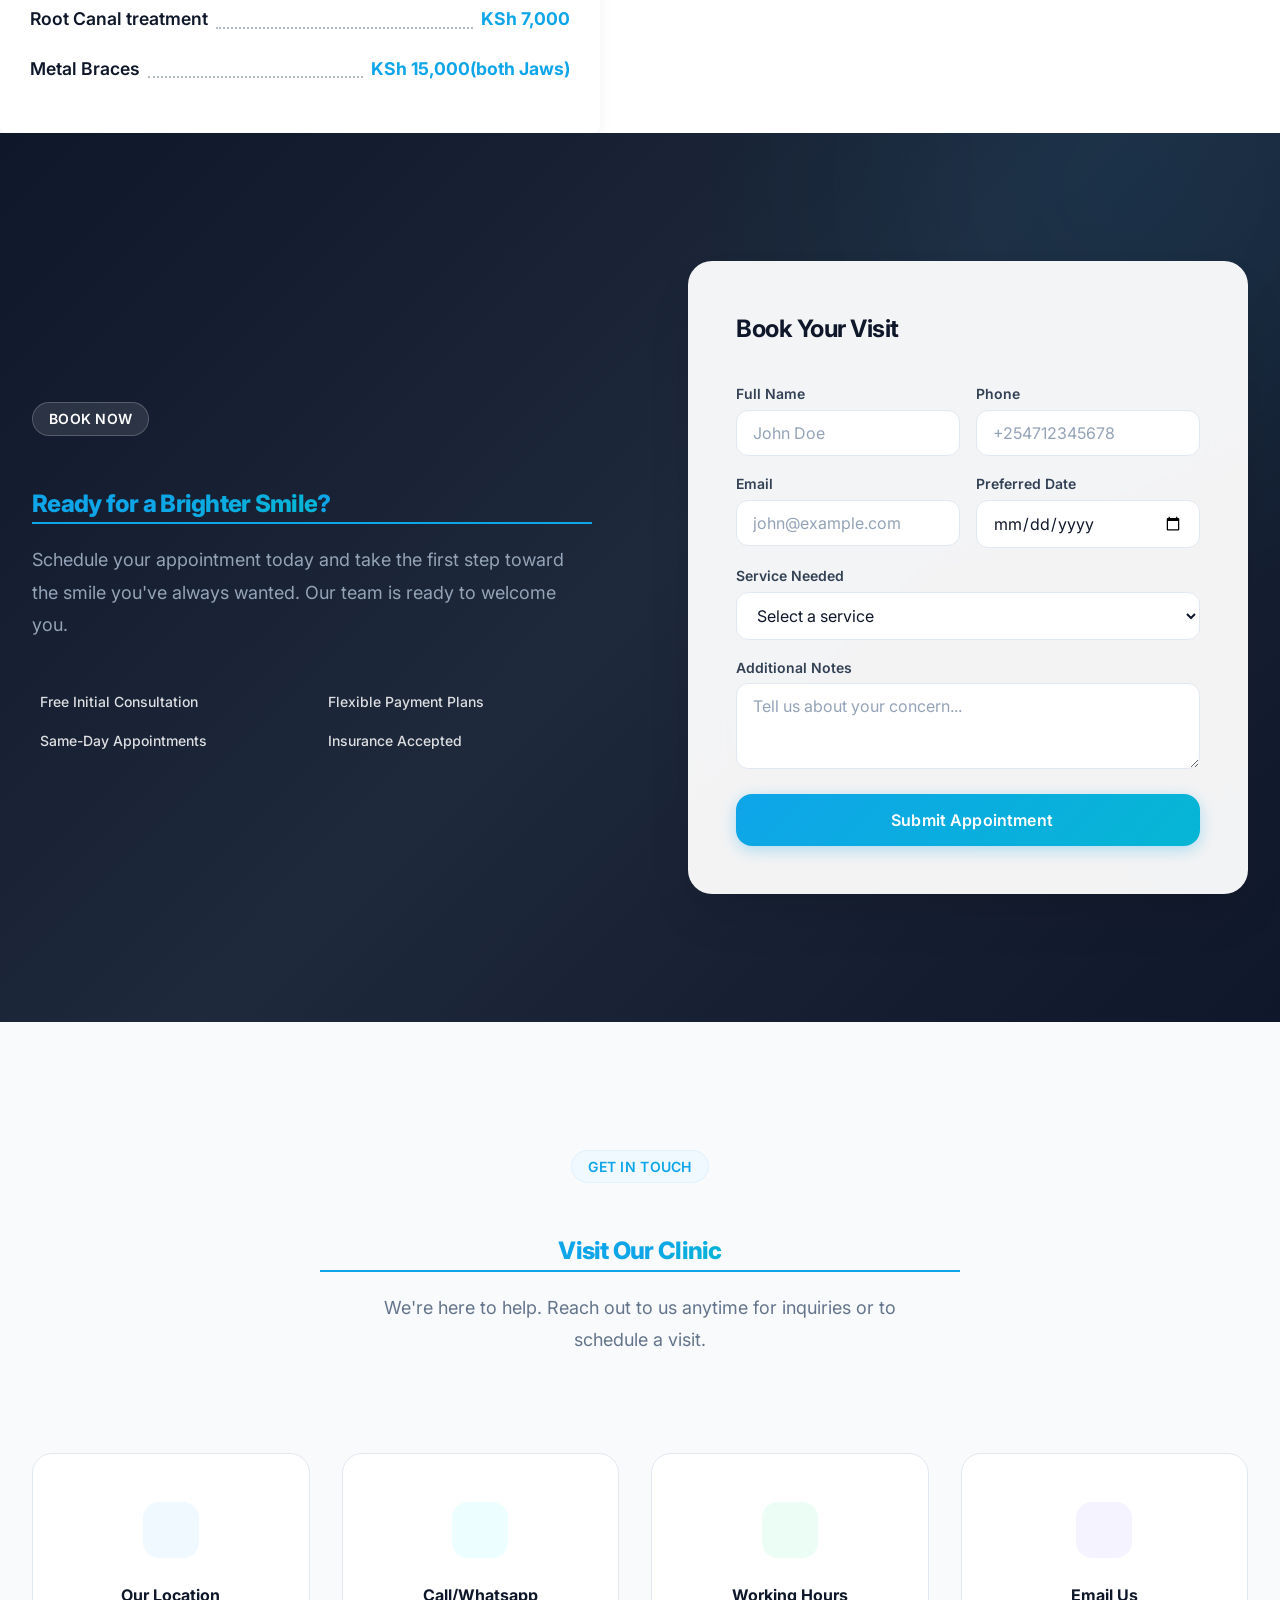
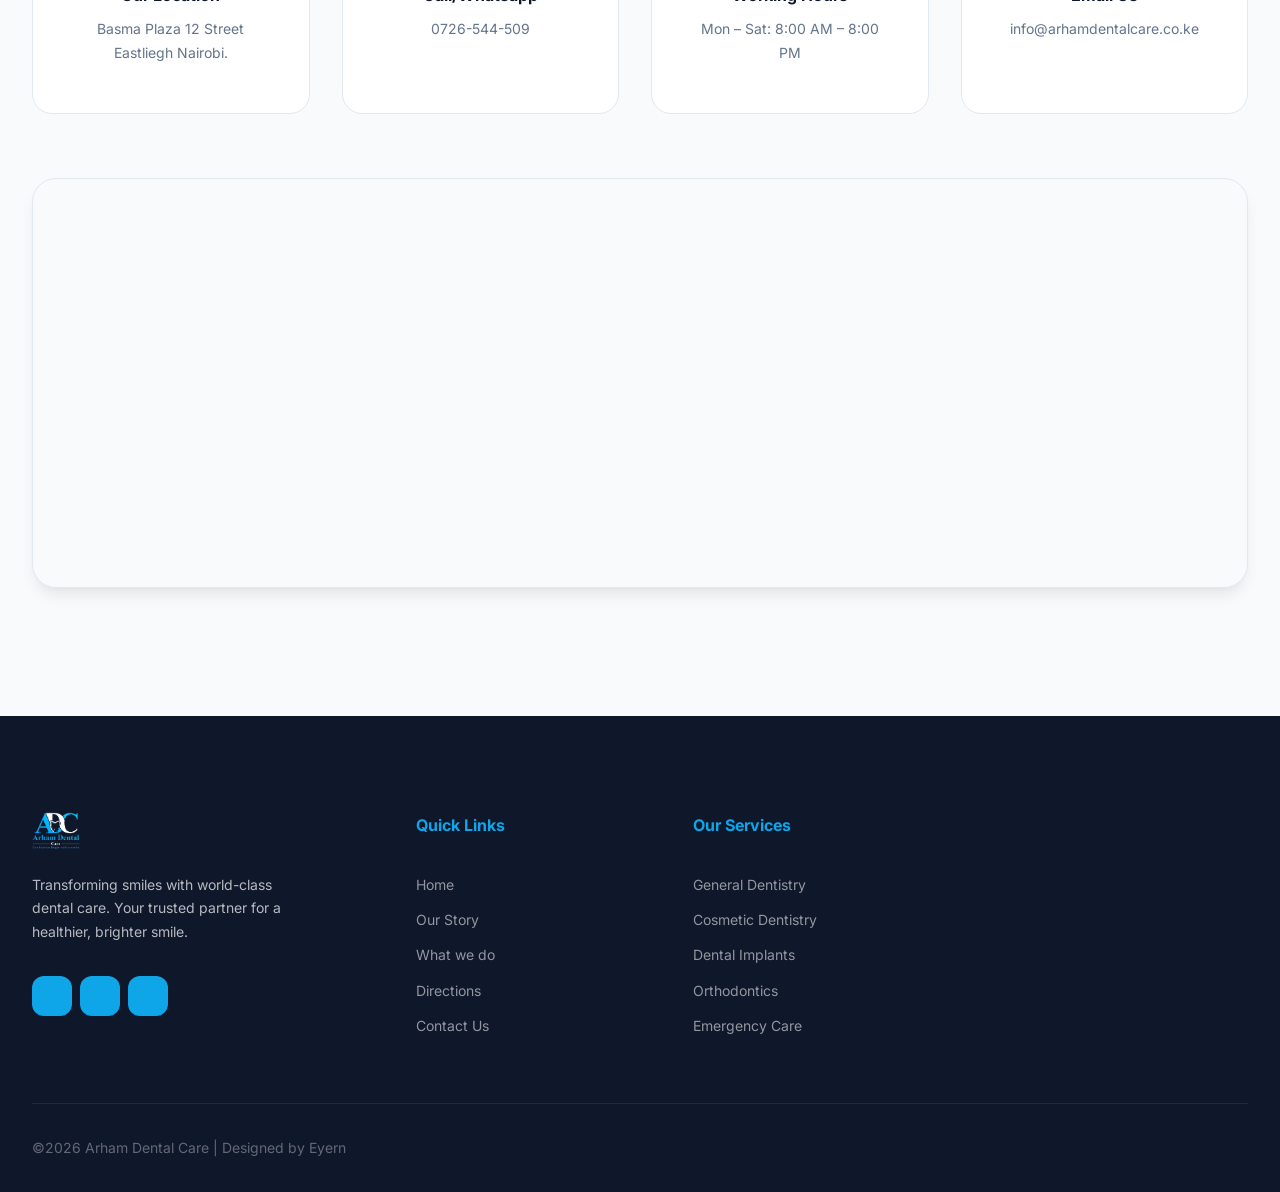
==== commit 8c894201: "launch" ====
--- a/index.html
+++ b/index.html
@@ -335,8 +335,8 @@
             <div class="doctors__grid">
                 <div class="doctor-card reveal">
                     <div class="doctor-card__image-wrapper">
-                        <img src="images/founder.jpg"
-                            alt="Dr. James Wilson" class="doctor-card__image">
+                        <img src="images/ceo.jpg"
+                            alt="Dr. Abdinasir Hussein" class="doctor-card__image">
                         <div class="doctor-card__overlay">
                             <div class="doctor-card__social">
                                 <a href="#" aria-label="LinkedIn"><i class="ph-fill ph-linkedin-logo"></i></a>
@@ -349,6 +349,24 @@
                         <h3 class="doctor-card__name">Dr. Abdinasir Hussein</h3>
                         <p class="doctor-card__role">CEO & Founder</p>
                         <p class="doctor-card__exp"><i class="ph ph-briefcase"></i> 15+ Years Experience</p>
+                    </div>
+                </div>
+                <div class="doctor-card reveal">
+                    <div class="doctor-card__image-wrapper">
+                        <img src="images/aftin.jpg"
+                            alt="Aftin Osmail" class="doctor-card__image">
+                        <div class="doctor-card__overlay">
+                            <div class="doctor-card__social">
+                                <a href="#" aria-label="LinkedIn"><i class="ph-fill ph-linkedin-logo"></i></a>
+                                <a href="#" aria-label="Twitter"><i class="ph-fill ph-twitter-logo"></i></a>
+                                <a href="#" aria-label="Email"><i class="ph-fill ph-envelope-simple"></i></a>
+                            </div>
+                        </div>
+                    </div>
+                    <div class="doctor-card__info">
+                        <h3 class="doctor-card__name">Aftin Osmail</h3>
+                        <p class="doctor-card__role">Oral Health Officer</p>
+                        <p class="doctor-card__exp"><i class="ph ph-briefcase"></i> 10+ Years Experience</p>
                     </div>
                 </div>
             </div>
@@ -429,8 +447,23 @@
 
     <section class="dental-pricing">
         <div class="price-card popular">
+            <span class="badge">Arham Special Offer!</span>
+            <h3>Metalic Braces(Both Jaws)</h3>
+            <div class="price-box">
+              <span class="old-price">KSh 20,000</span>
+              <span class="new-price">KSh 15,000</span>
+            </div>
+            <ul class="features">
+              <li>✓ Lower Cost</li>
+              <li>✓ Treats Complex Cases.</li>
+              <li>✓ High Durability</li>
+            </ul>
+            <a href="tel:+254726544509" class="book-btn">Book Appointment</a>
+          </div>
+  
+        <div class="price-card popular">
           <span class="badge">Arham Special Offer!</span>
-          <h3>Ceramic Braces</h3>
+          <h3>Ceramic Braces(Both Jaws)</h3>
           <div class="price-box">
             <span class="old-price">KSh 50,000</span>
             <span class="new-price">KSh 30,000</span>
@@ -606,11 +639,17 @@
                         <select id="service" required>
                             <option value="" disabled selected>Select a service</option>
                             <option value="general">General Check-up</option>
-                            <option value="cosmetic">Cosmetic Dentistry</option>
-                            <option value="implants">Dental Implants</option>
-                            <option value="orthodontics">Orthodontics</option>
-                            <option value="pediatric">Pediatric Dentistry</option>
-                            <option value="emergency">Emergency Care</option>
+                            <option value="cosmetic">Consultation</option>
+                            <option value="implants">Tooth Extraction</option>
+                            <option value="orthodontics">Veneers</option>
+                            <option value="pediatric">Ceramic Braces</option>
+                            <option value="emergency">Removable replacement denture</option>
+                            <option value="emergency">Scaling/cleaning & polishing</option>
+                            <option value="emergency">Teeth Whitening </option>
+                            <option value="emergency">Crown & Dental bridge</option>
+                            <option value="emergency">Retainer after braces </option>
+                            <option value="emergency">Root Canal treatment </option>
+                            <option value="emergency">Metal Braces</option>
                         </select>
                     </div>
 
@@ -676,7 +715,7 @@
 
             <div class="contact__map reveal">
                 <iframe
-                    src="https://www.google.com/maps/embed?pb=!1m18!1m12!1m3!1d63821.33591741889!2d36.815673644851394!3d-1.2730622709795318!2m3!1f0!2f0!3f0!3m2!1i1024!2i768!4f13.1!3m3!1m2!1s0x182f16b02d007251%3A0xb8beb2dbf14a0af4!2sEastleigh%2C%20Nairobi!5e0!3m2!1sen!2ske!4v1786224012737!5m2!1sen!2ske"
+                    src="https://www.google.com/maps/embed?pb=!1m18!1m12!1m3!1d3988.8225999292463!2d36.847696074965675!3d-1.2800849987077447!2m3!1f0!2f0!3f0!3m2!1i1024!2i768!4f13.1!3m3!1m2!1s0x182f1738ad50a8dd%3A0x1d167a6f32c0d858!2sArham%20Dental%20Care!5e0!3m2!1sen!2ske!4v1786429455694!5m2!1sen!2ske"
                     width="100%" height="400" style="border:0; border-radius: 20px;" allowfullscreen="" loading="lazy"
                     referrerpolicy="no-referrer-when-downgrade" title="DentaCare Location Map">
                 </iframe>
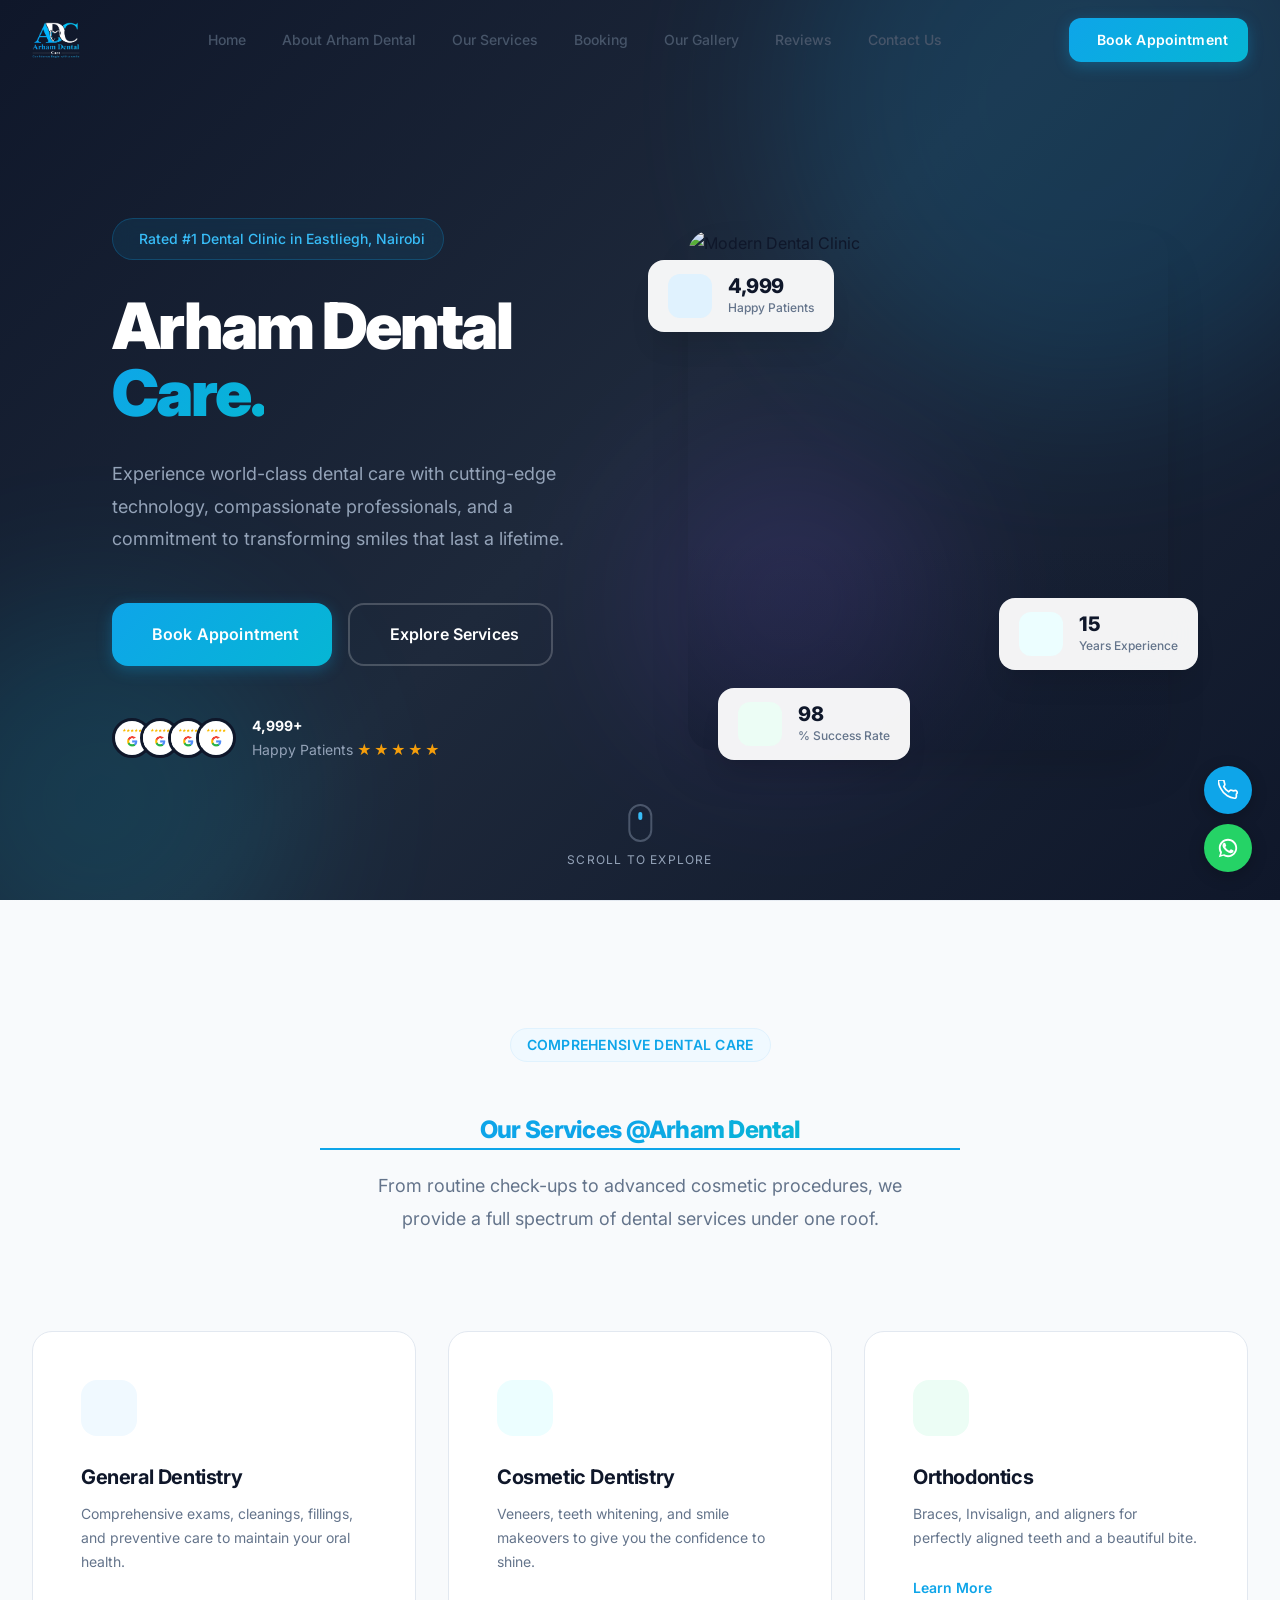
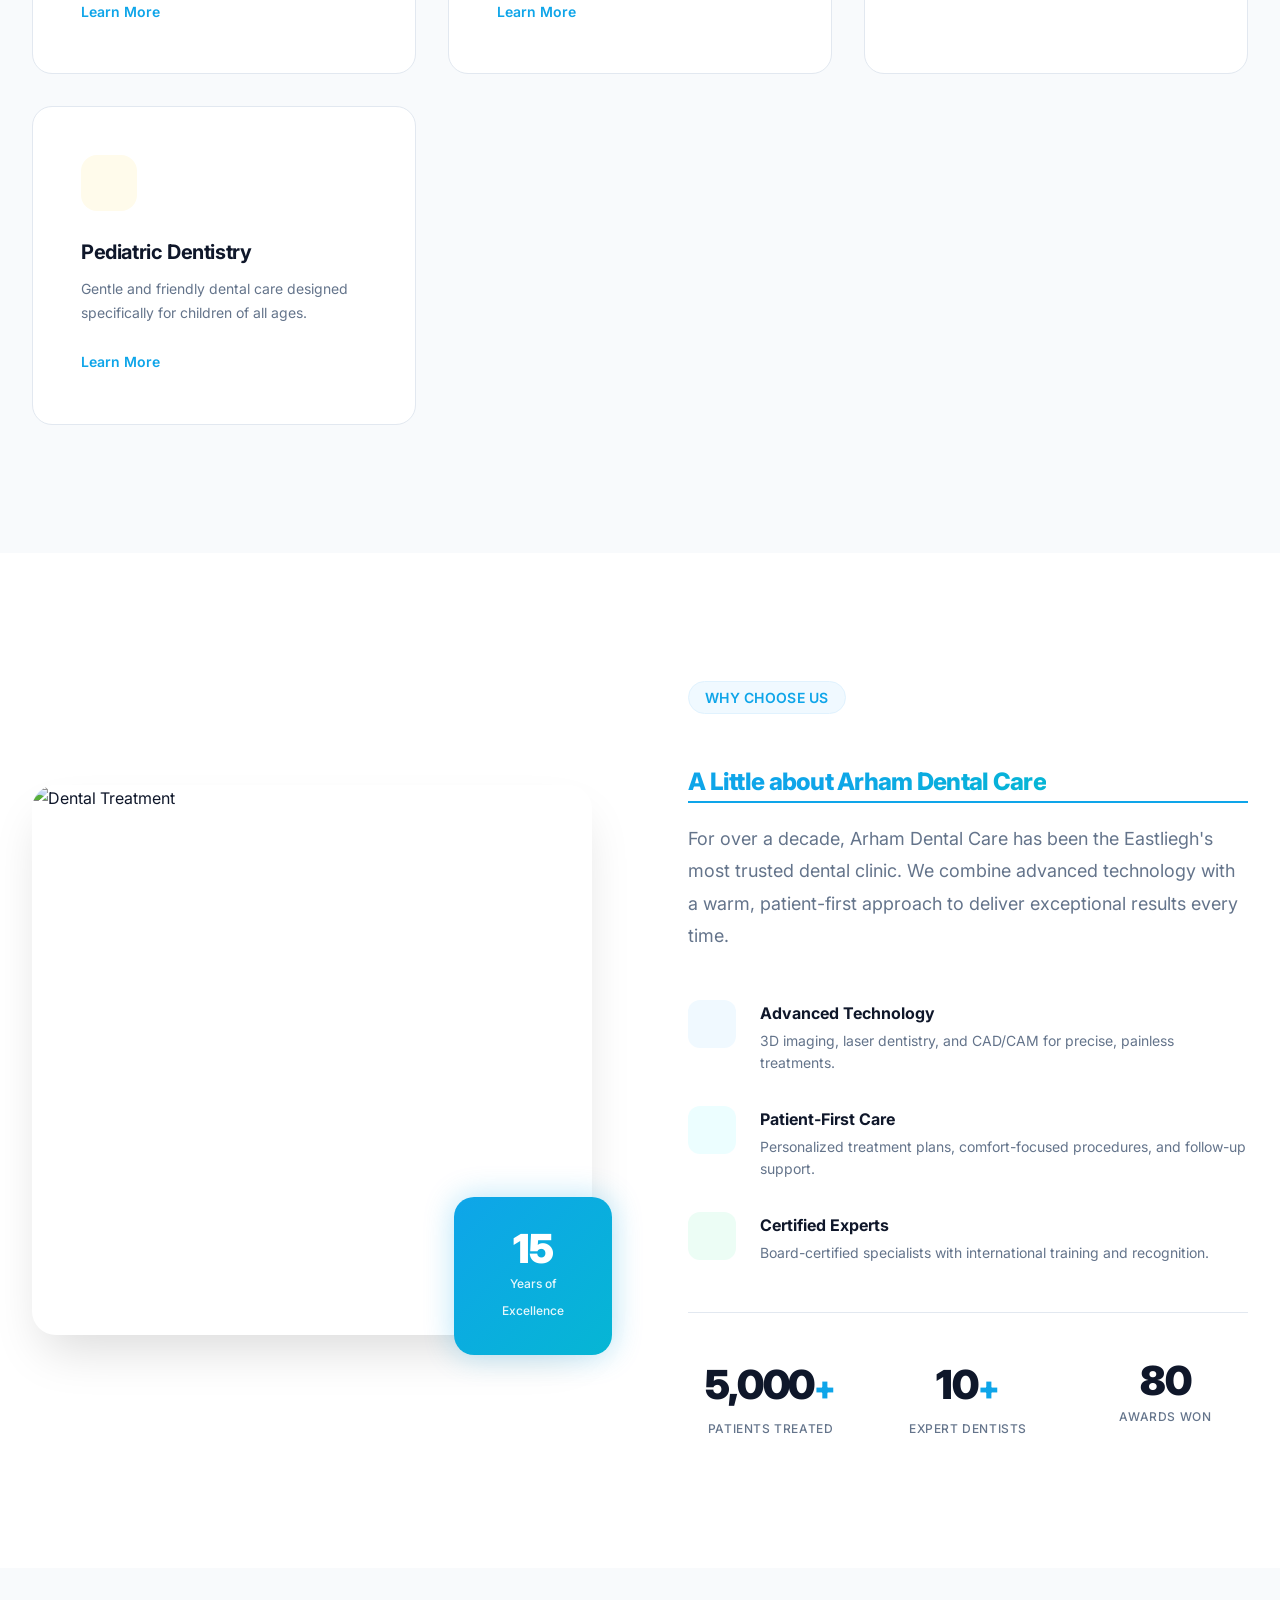
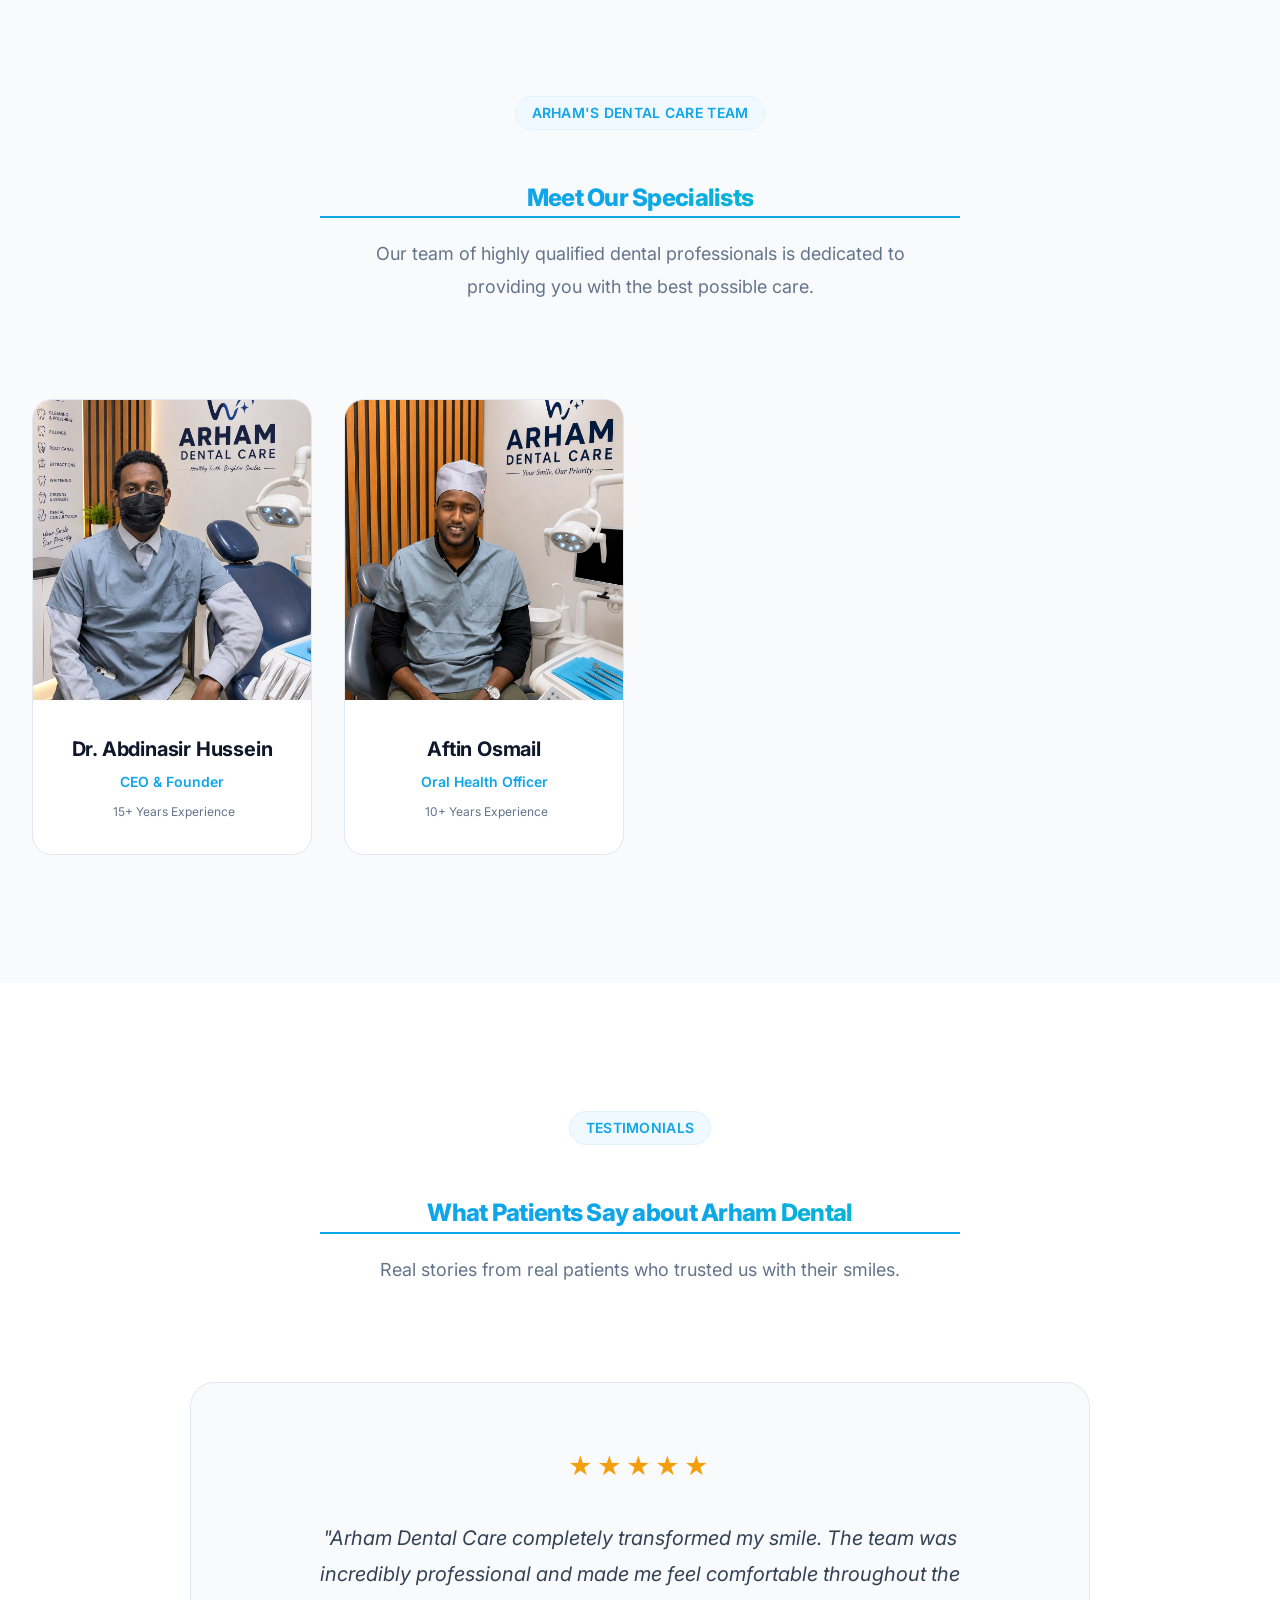
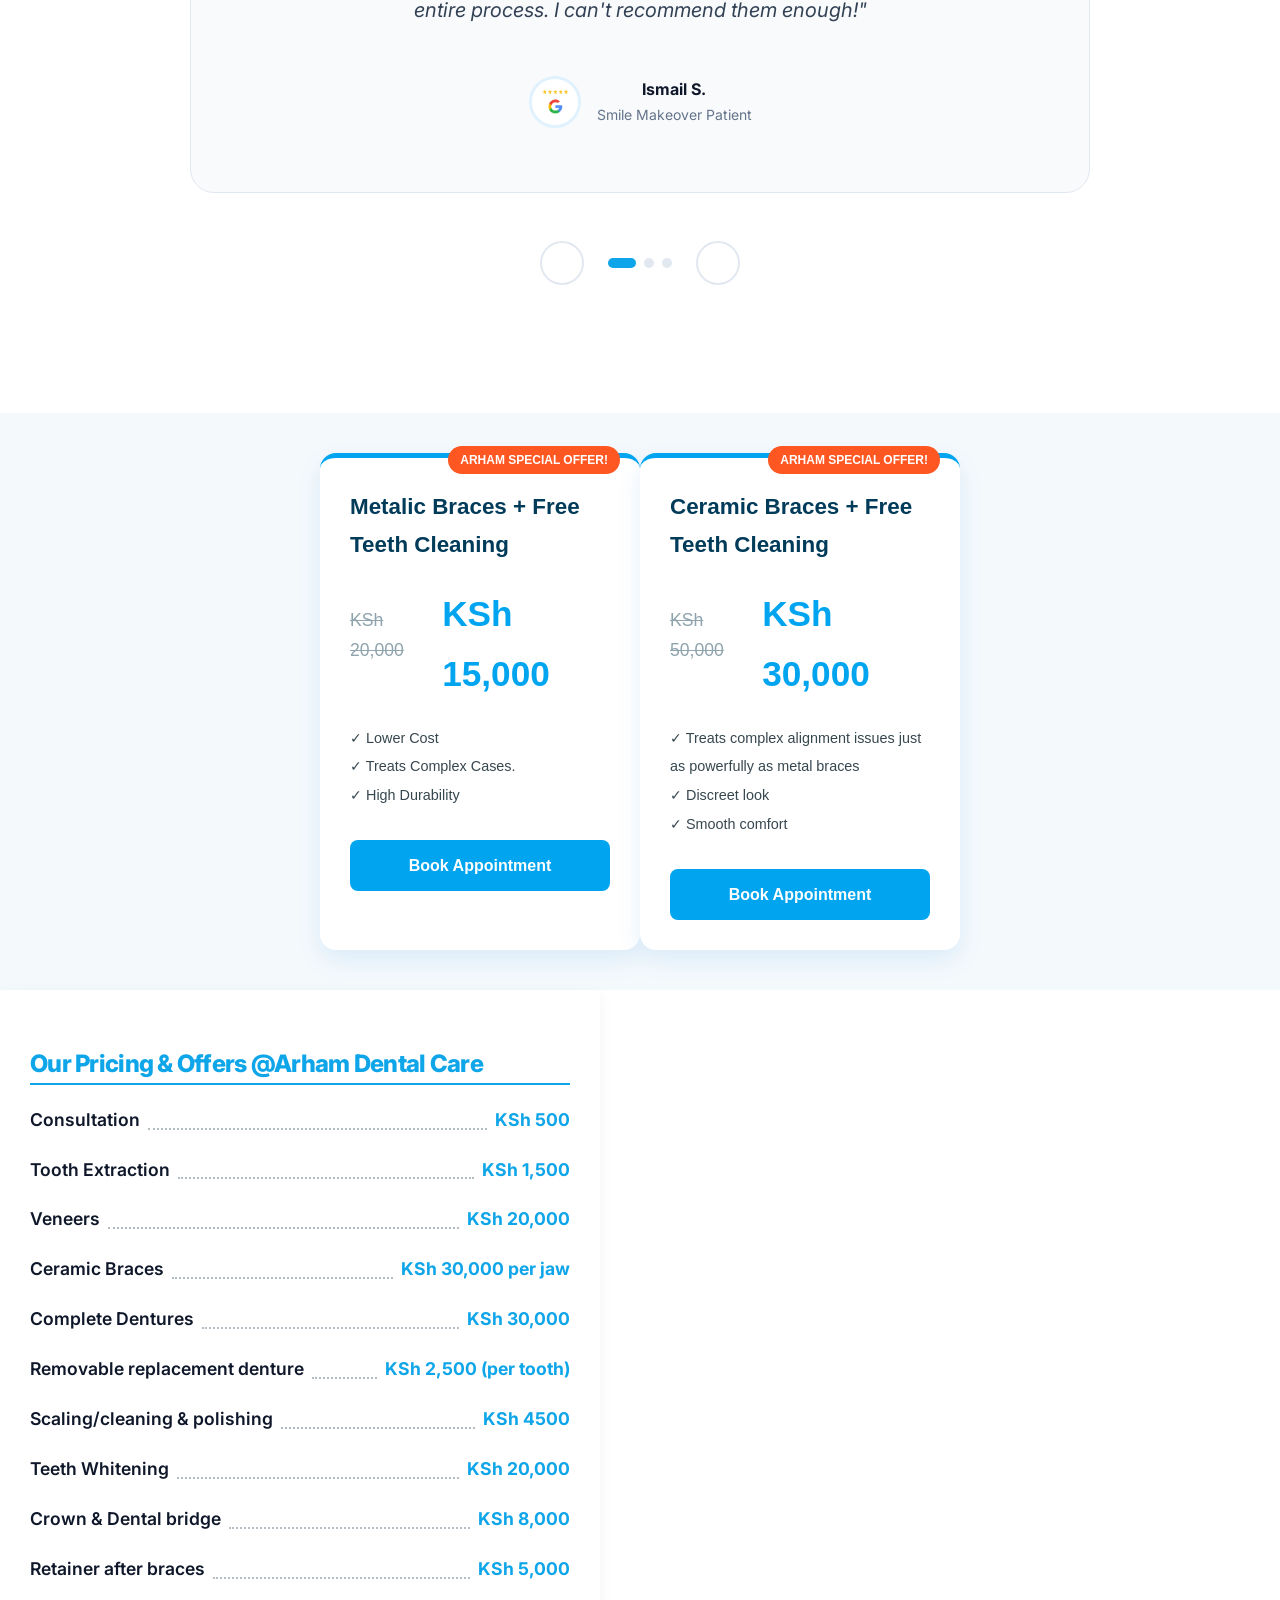
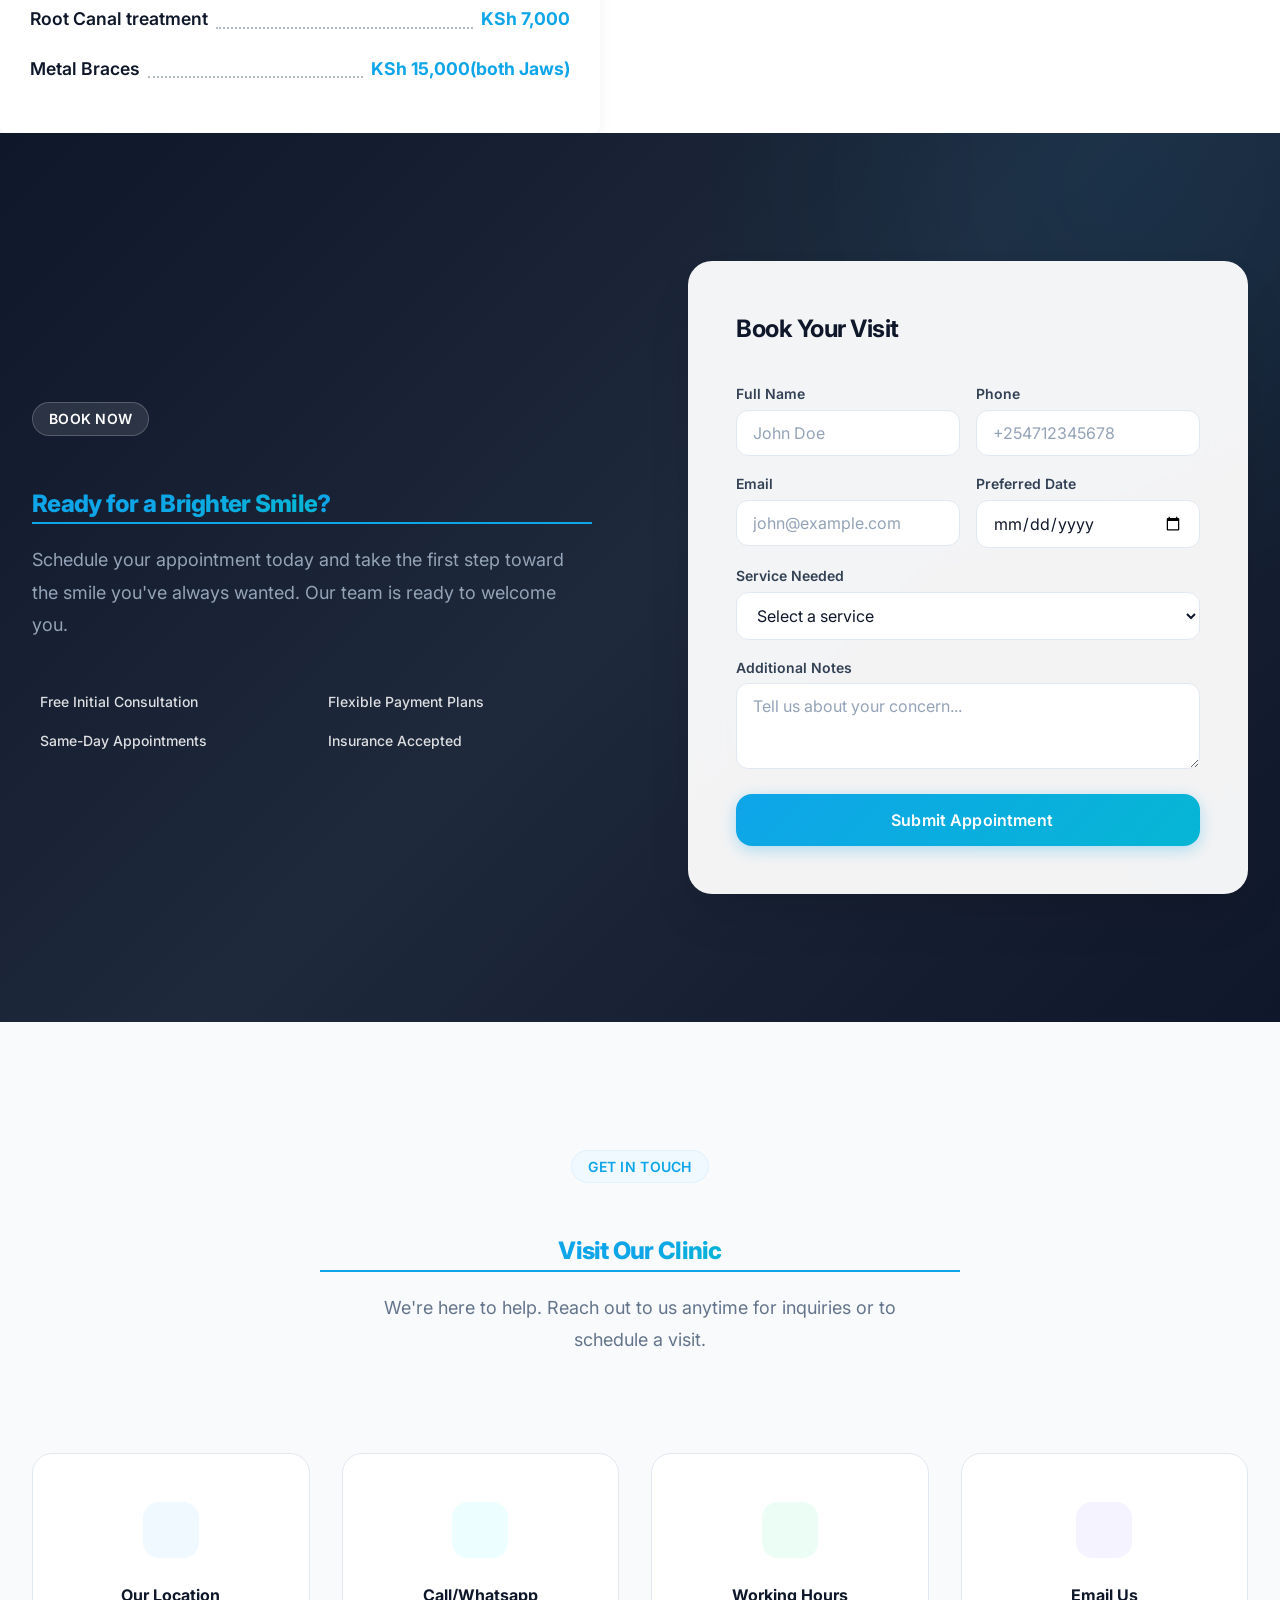
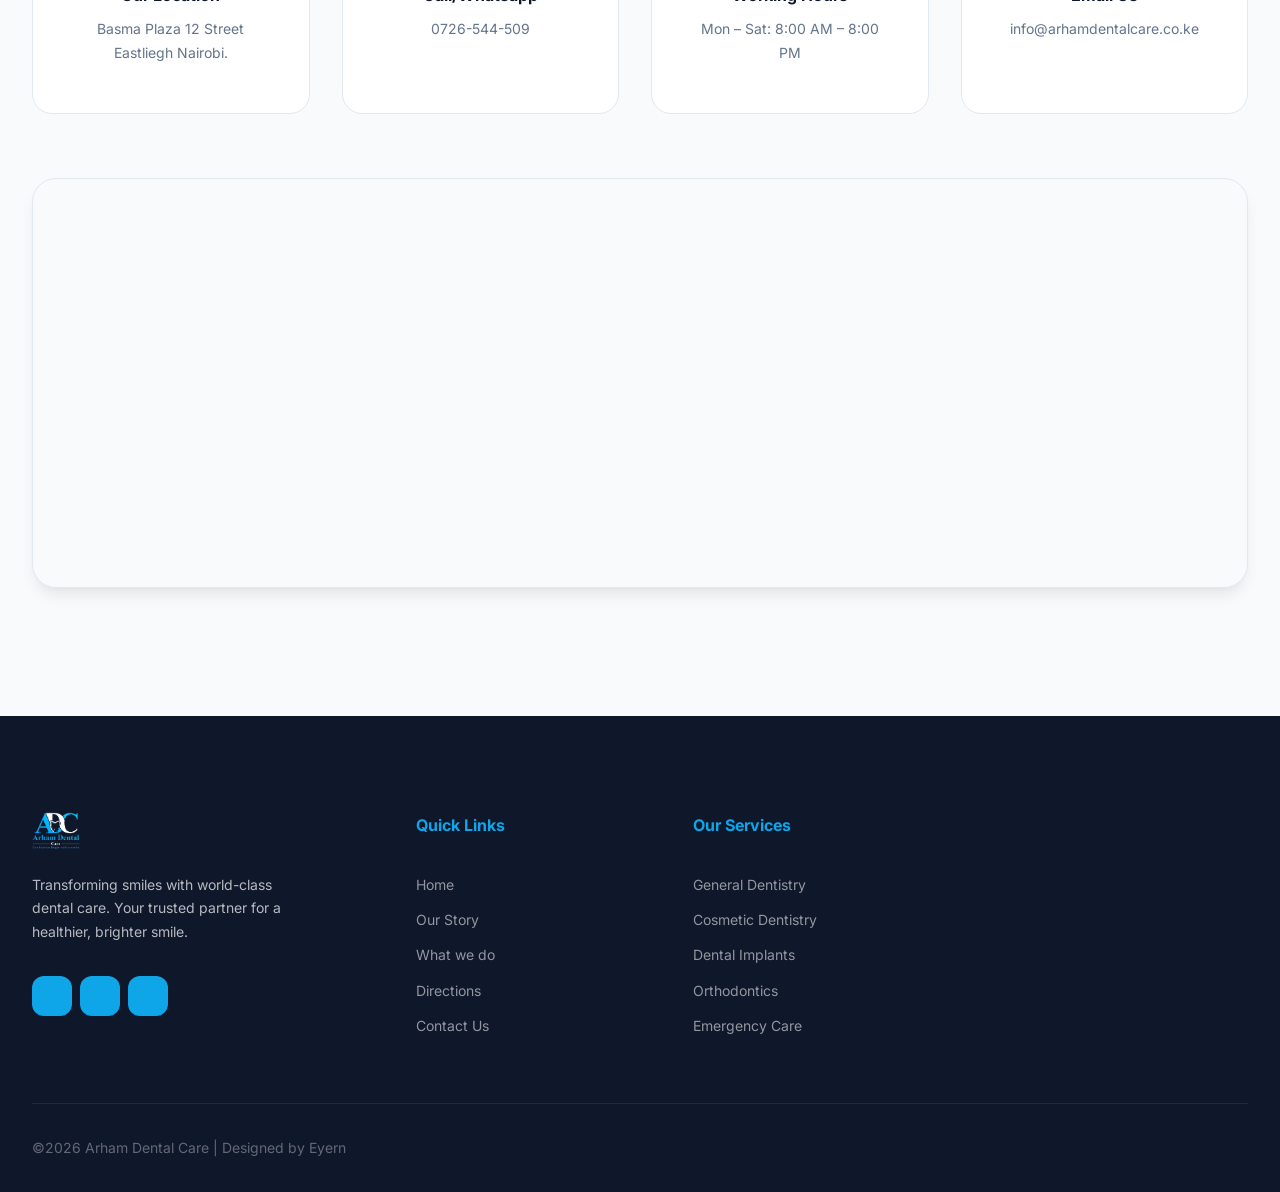
==== commit 3451aefb: "offer updates" ====
--- a/index.html
+++ b/index.html
@@ -448,7 +448,7 @@
     <section class="dental-pricing">
         <div class="price-card popular">
             <span class="badge">Arham Special Offer!</span>
-            <h3>Metalic Braces(Both Jaws)</h3>
+            <h3>Metalic Braces + Free Teeth Cleaning</h3>
             <div class="price-box">
               <span class="old-price">KSh 20,000</span>
               <span class="new-price">KSh 15,000</span>
@@ -463,7 +463,7 @@
   
         <div class="price-card popular">
           <span class="badge">Arham Special Offer!</span>
-          <h3>Ceramic Braces(Both Jaws)</h3>
+          <h3>Ceramic Braces + Free Teeth Cleaning</h3>
           <div class="price-box">
             <span class="old-price">KSh 50,000</span>
             <span class="new-price">KSh 30,000</span>
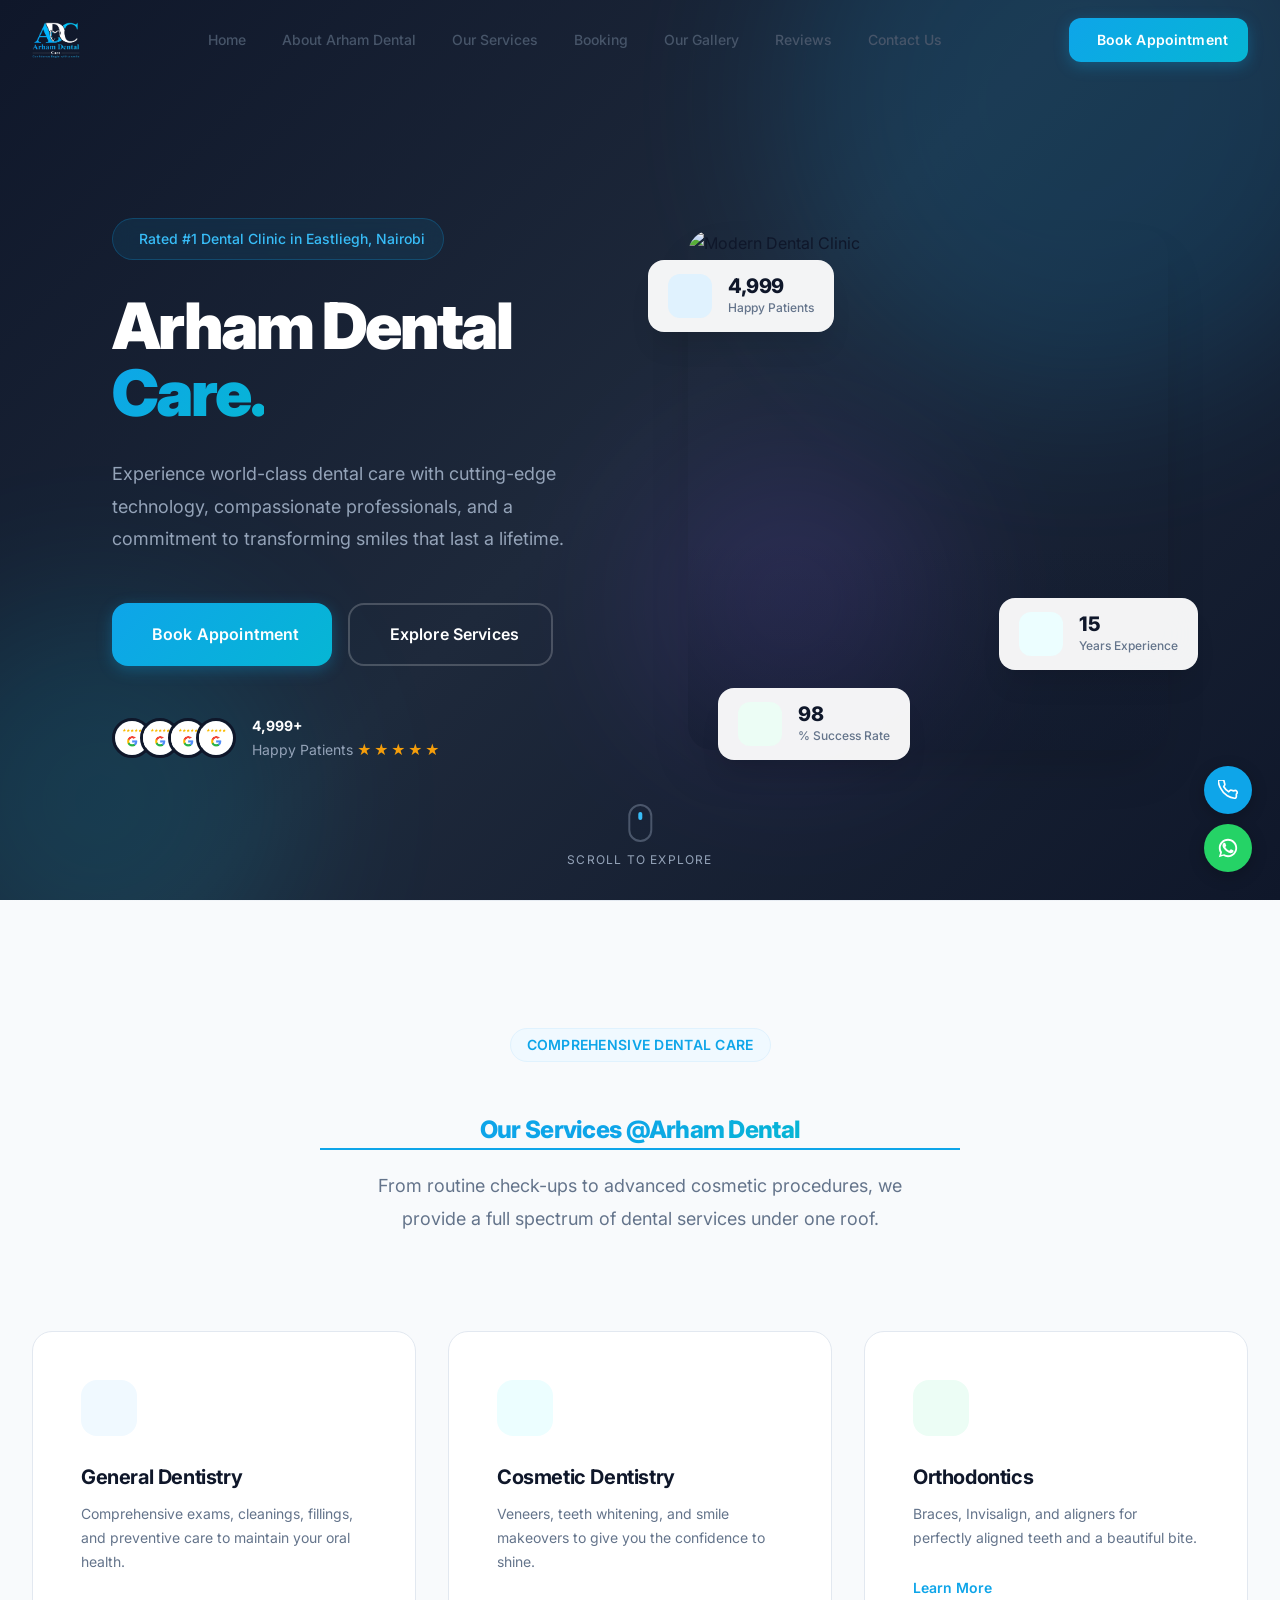
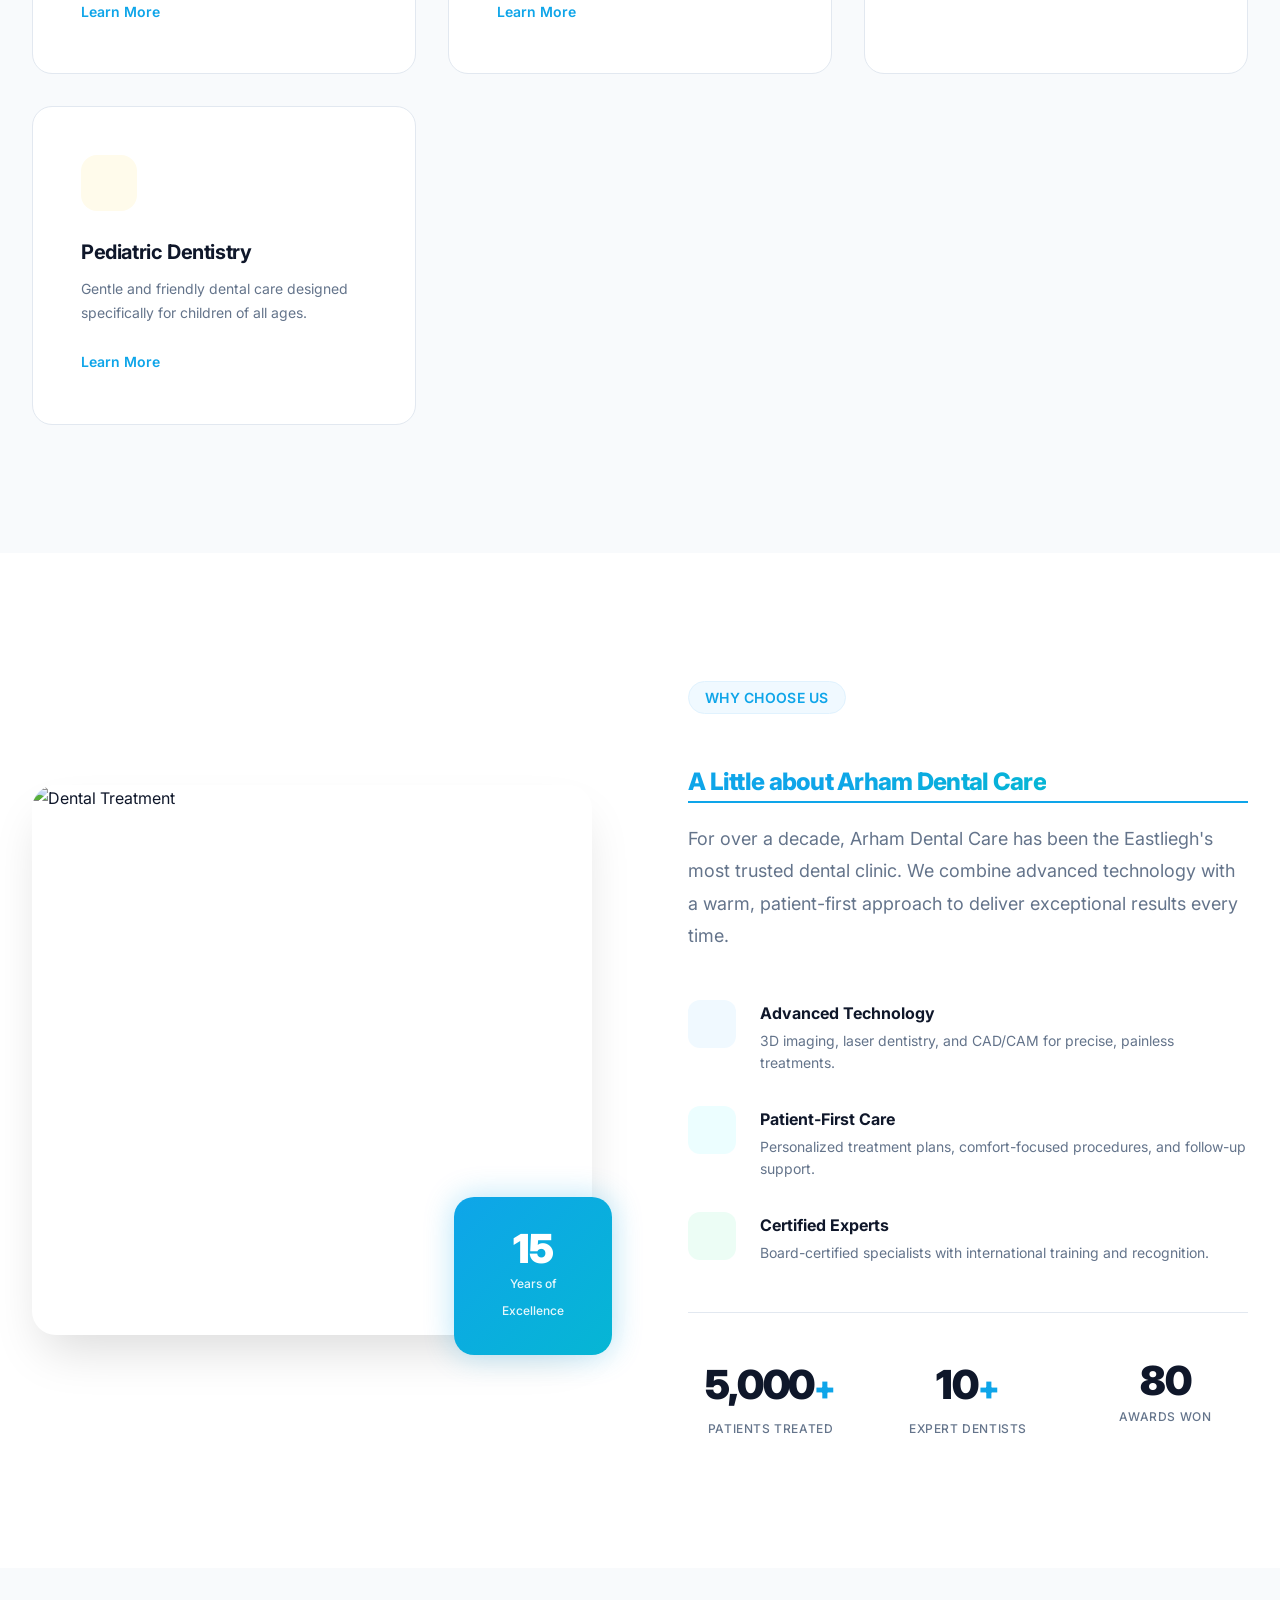
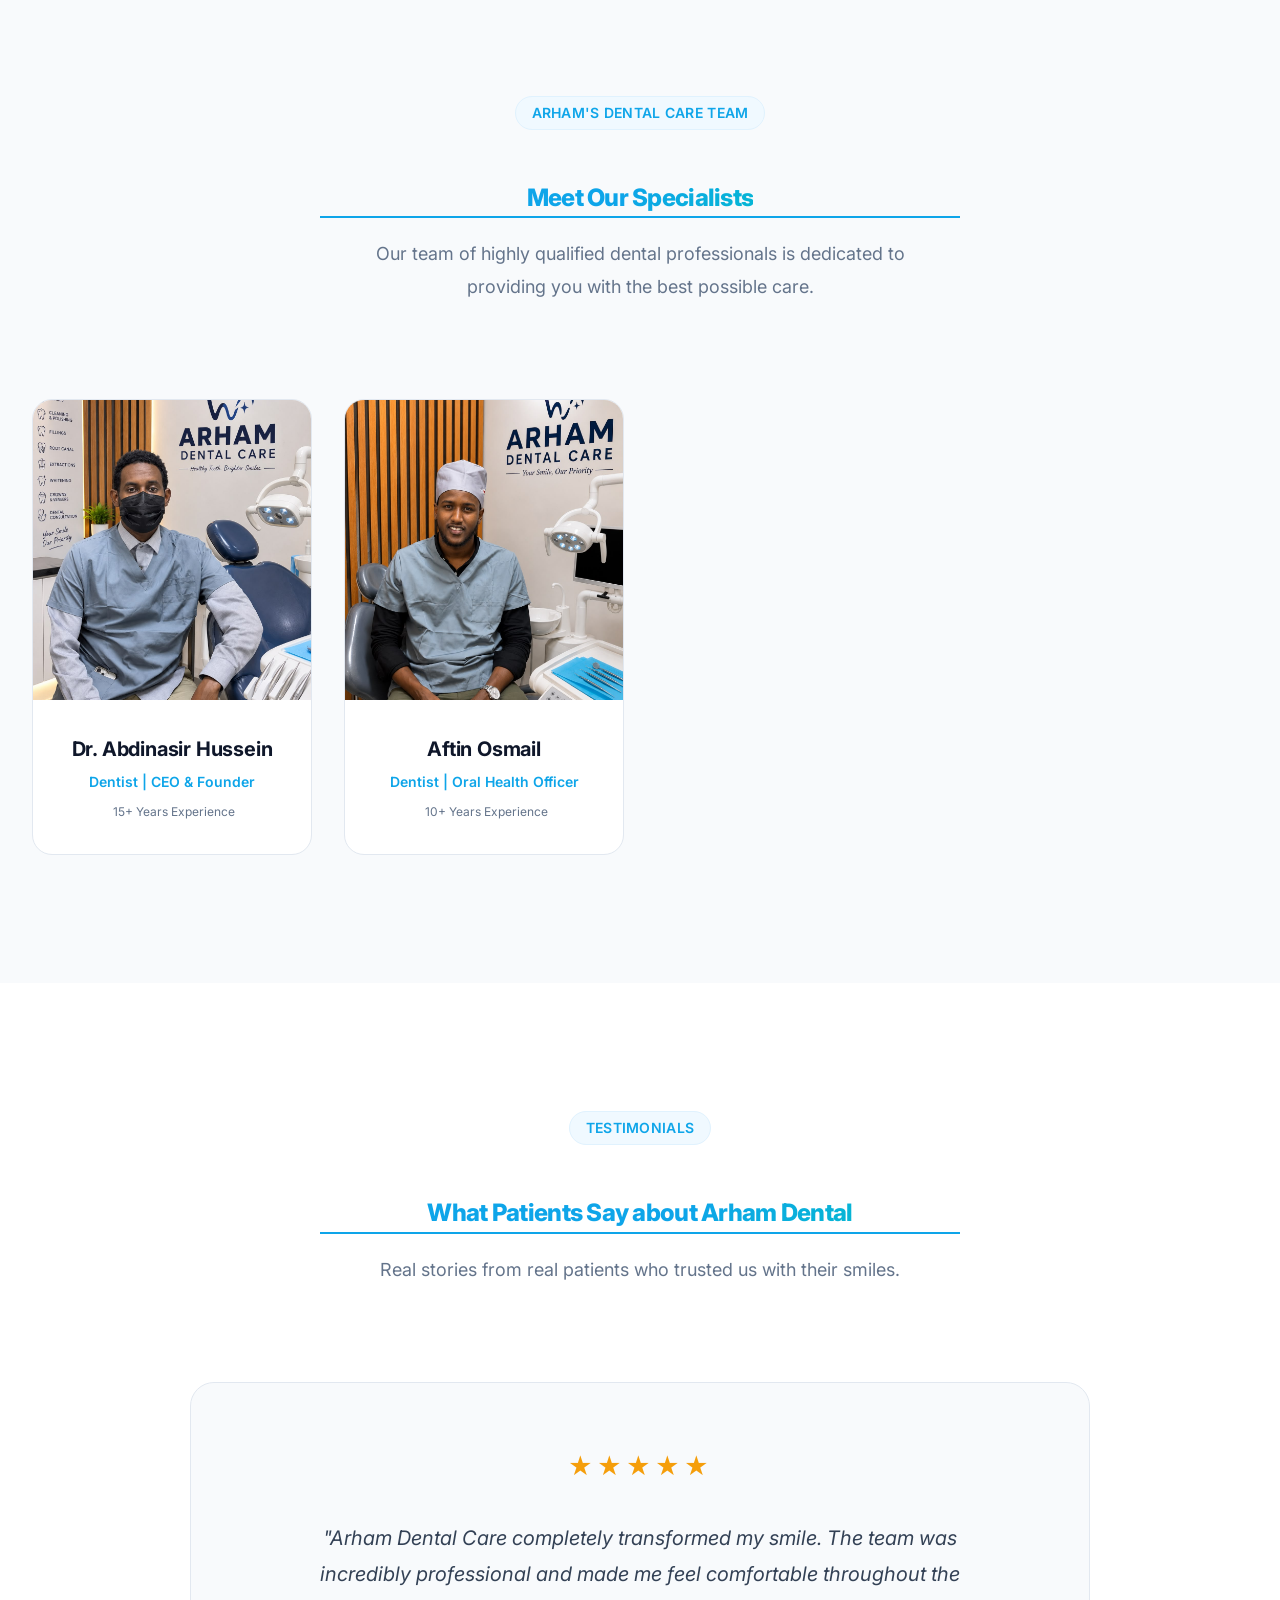
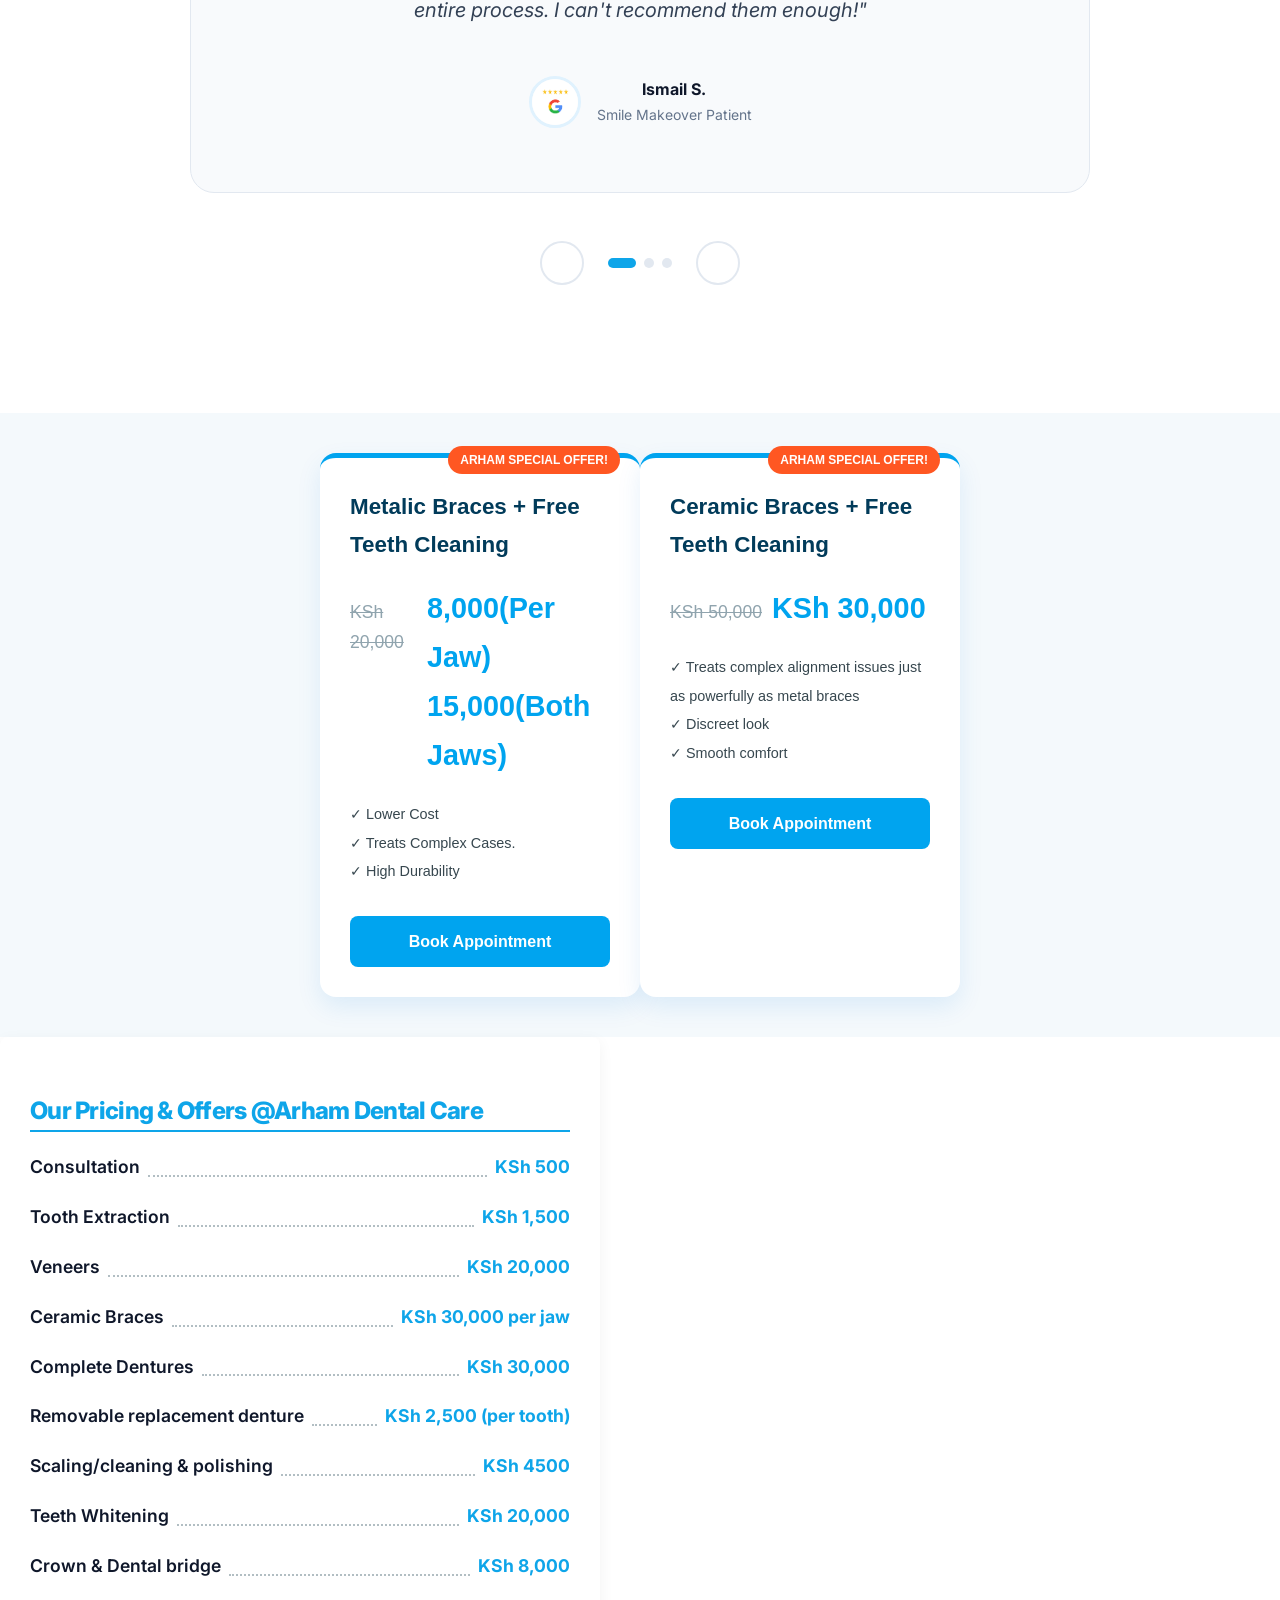
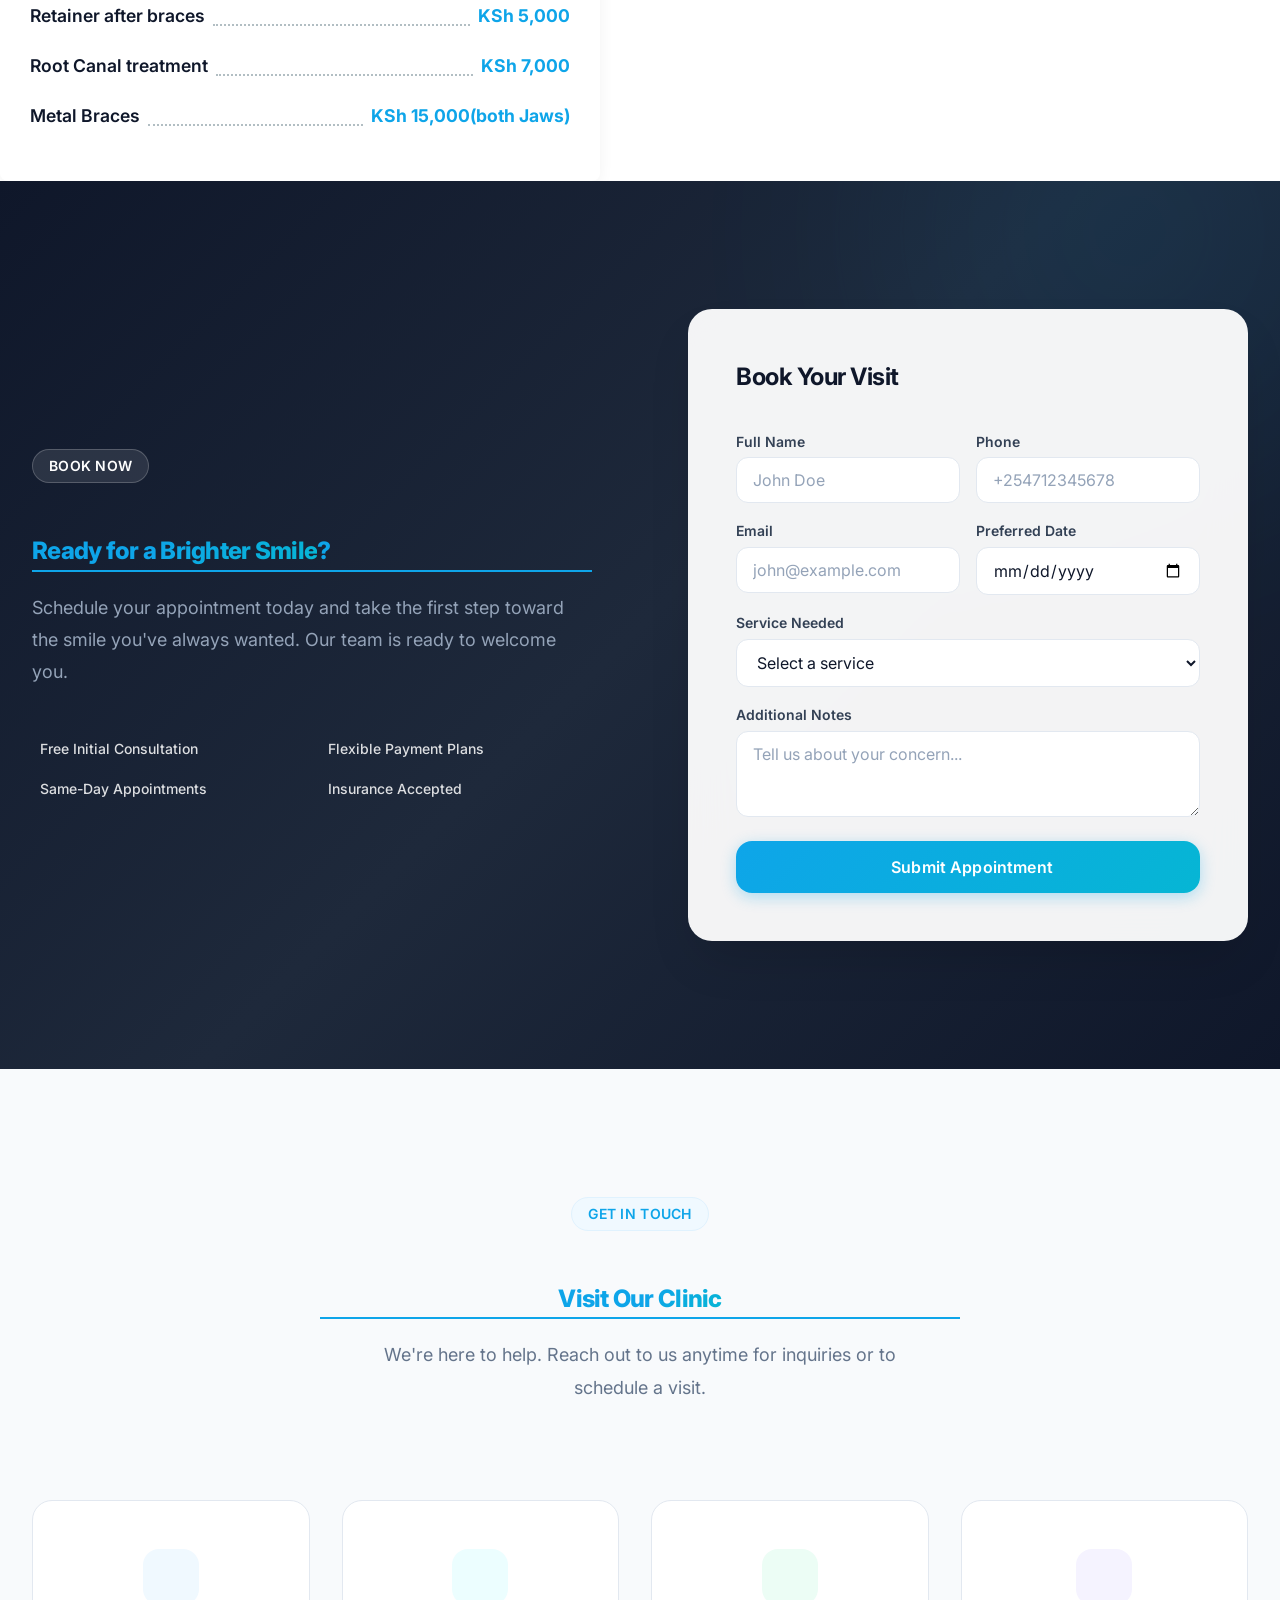
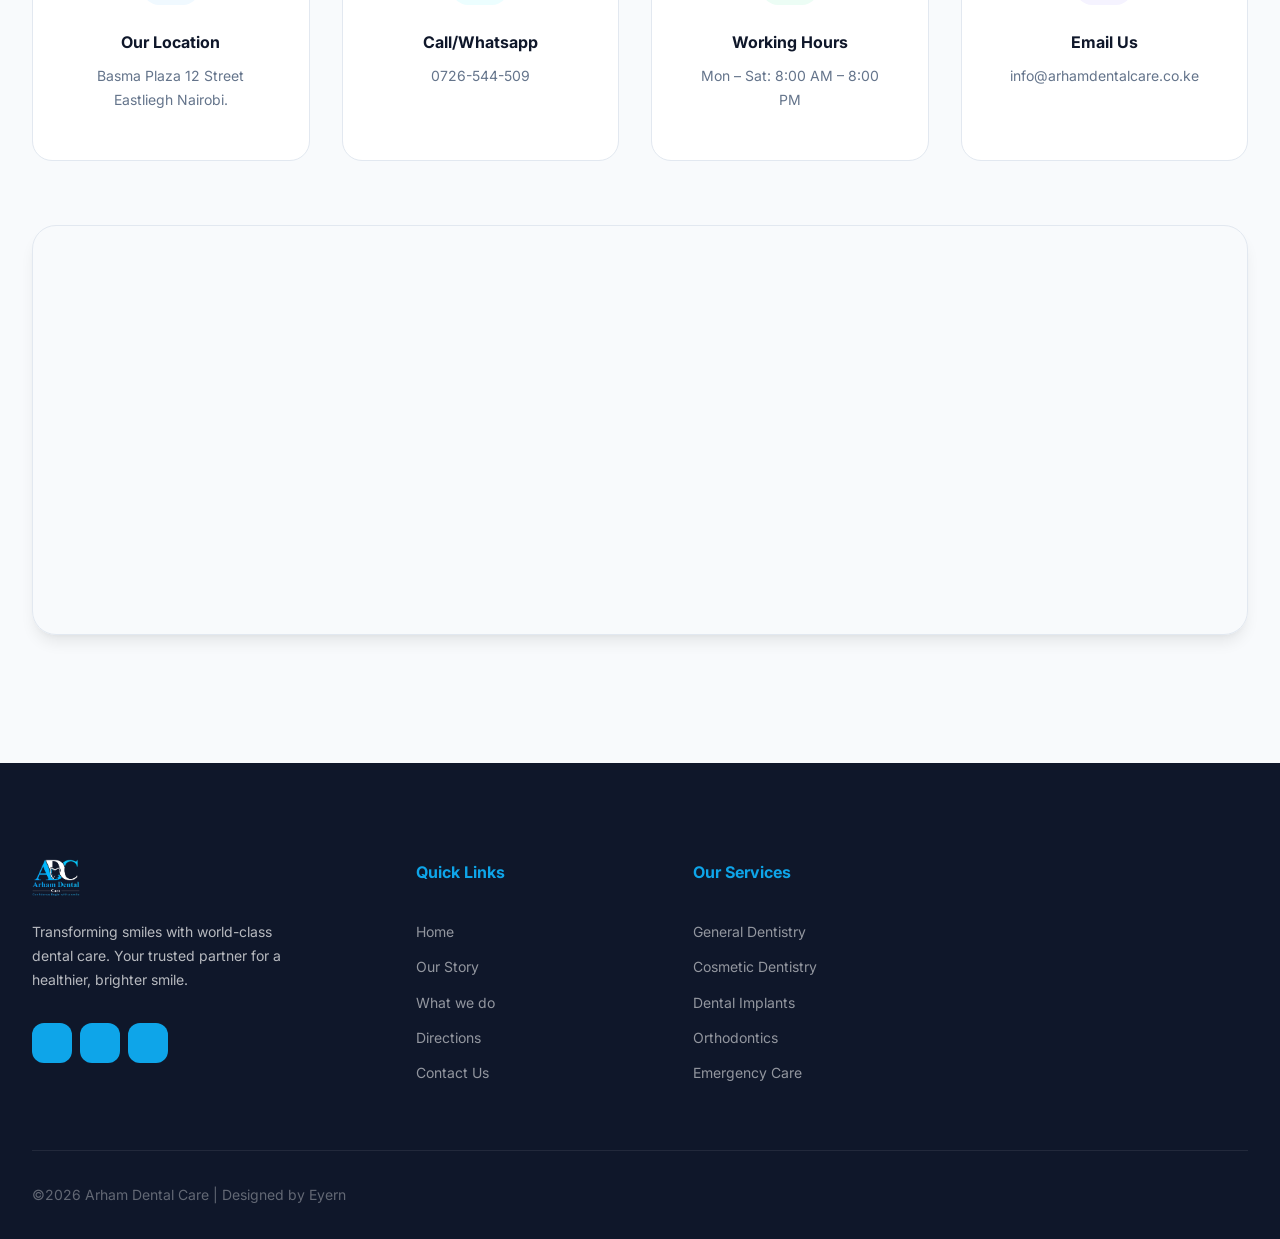
==== commit df6df100: "updates" ====
--- a/index.html
+++ b/index.html
@@ -347,7 +347,7 @@
                     </div>
                     <div class="doctor-card__info">
                         <h3 class="doctor-card__name">Dr. Abdinasir Hussein</h3>
-                        <p class="doctor-card__role">CEO & Founder</p>
+                        <p class="doctor-card__role">Dentist | CEO & Founder</p>
                         <p class="doctor-card__exp"><i class="ph ph-briefcase"></i> 15+ Years Experience</p>
                     </div>
                 </div>
@@ -365,7 +365,7 @@
                     </div>
                     <div class="doctor-card__info">
                         <h3 class="doctor-card__name">Aftin Osmail</h3>
-                        <p class="doctor-card__role">Oral Health Officer</p>
+                        <p class="doctor-card__role">Dentist | Oral Health Officer</p>
                         <p class="doctor-card__exp"><i class="ph ph-briefcase"></i> 10+ Years Experience</p>
                     </div>
                 </div>
@@ -451,7 +451,7 @@
             <h3>Metalic Braces + Free Teeth Cleaning</h3>
             <div class="price-box">
               <span class="old-price">KSh 20,000</span>
-              <span class="new-price">KSh 15,000</span>
+              <span class="new-price">8,000(Per Jaw) <br>15,000(Both Jaws)</span>
             </div>
             <ul class="features">
               <li>✓ Lower Cost</li>
--- a/css/index.css
+++ b/css/index.css
@@ -1934,7 +1934,7 @@
   }
   
   .new-price {
-    font-size: 2.2rem;
+    font-size: 1.8rem;
     font-weight: 800;
     color: #00a4ef;
   }
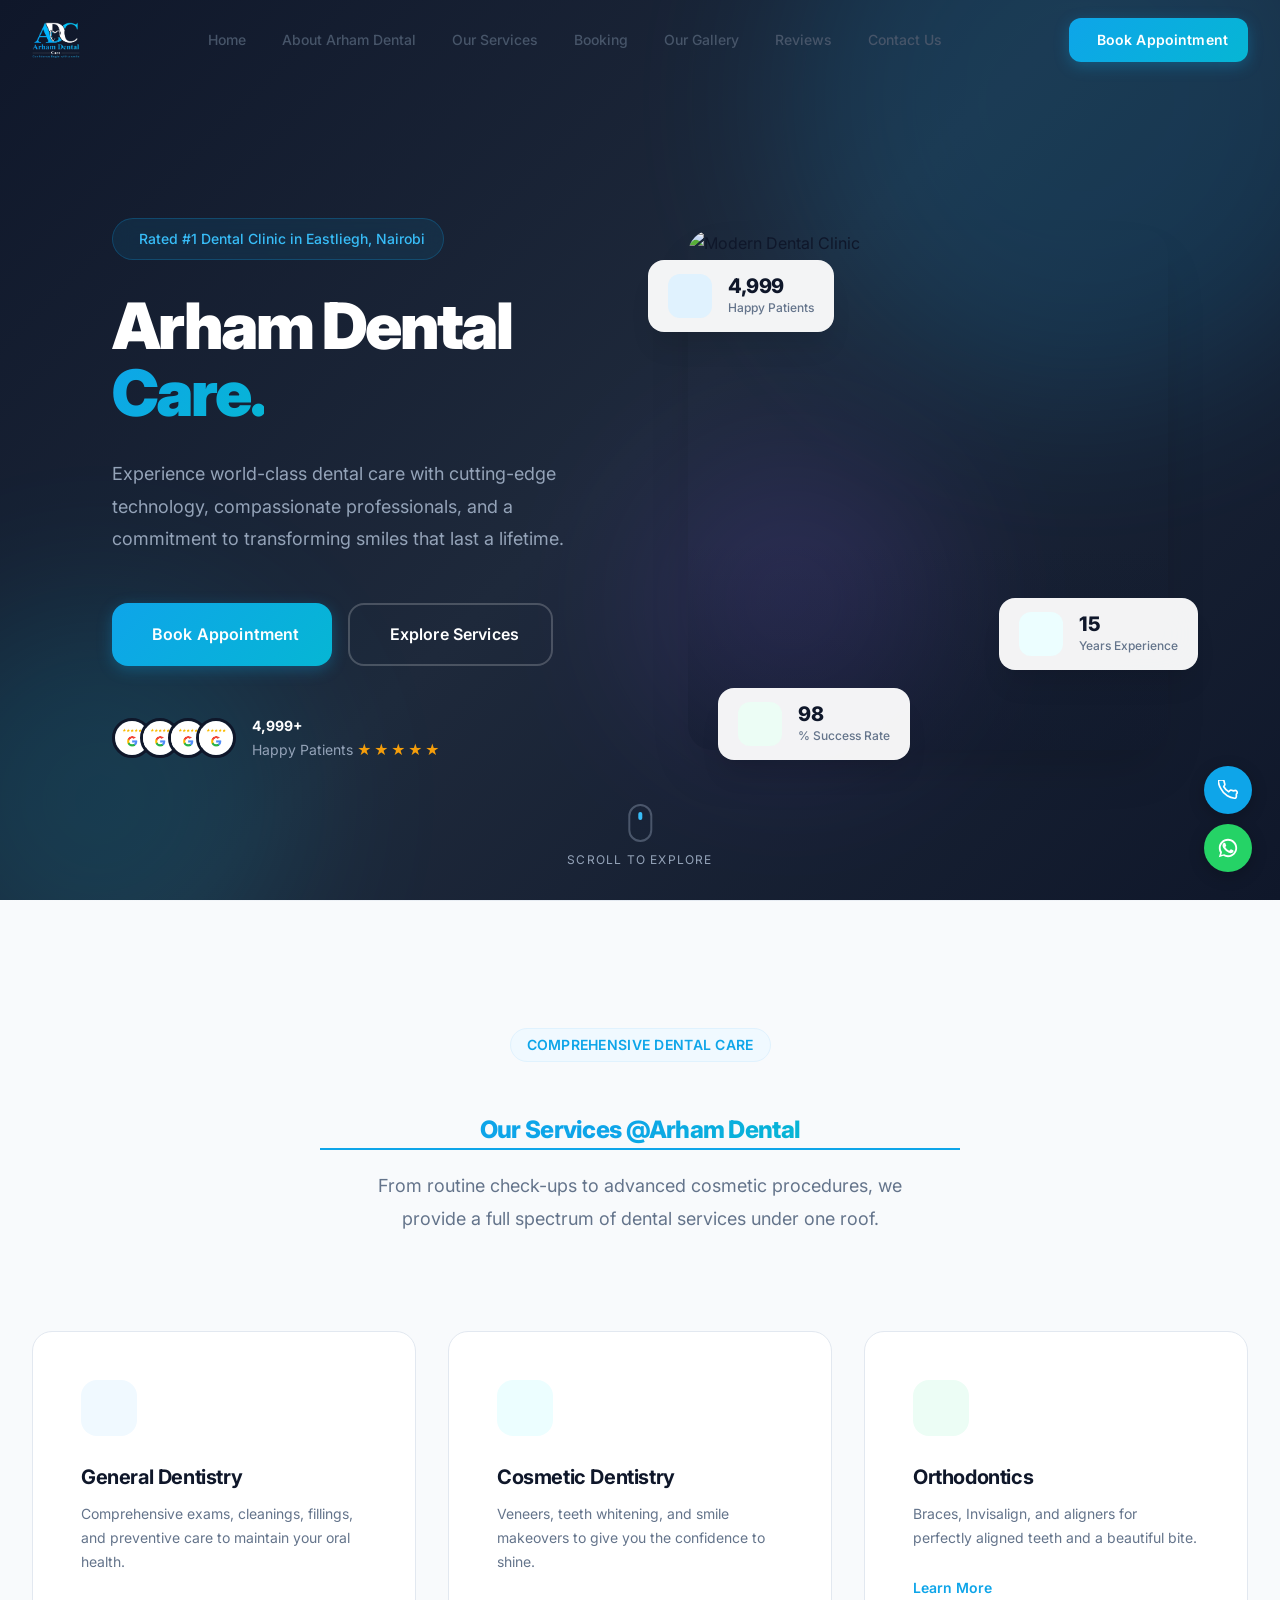
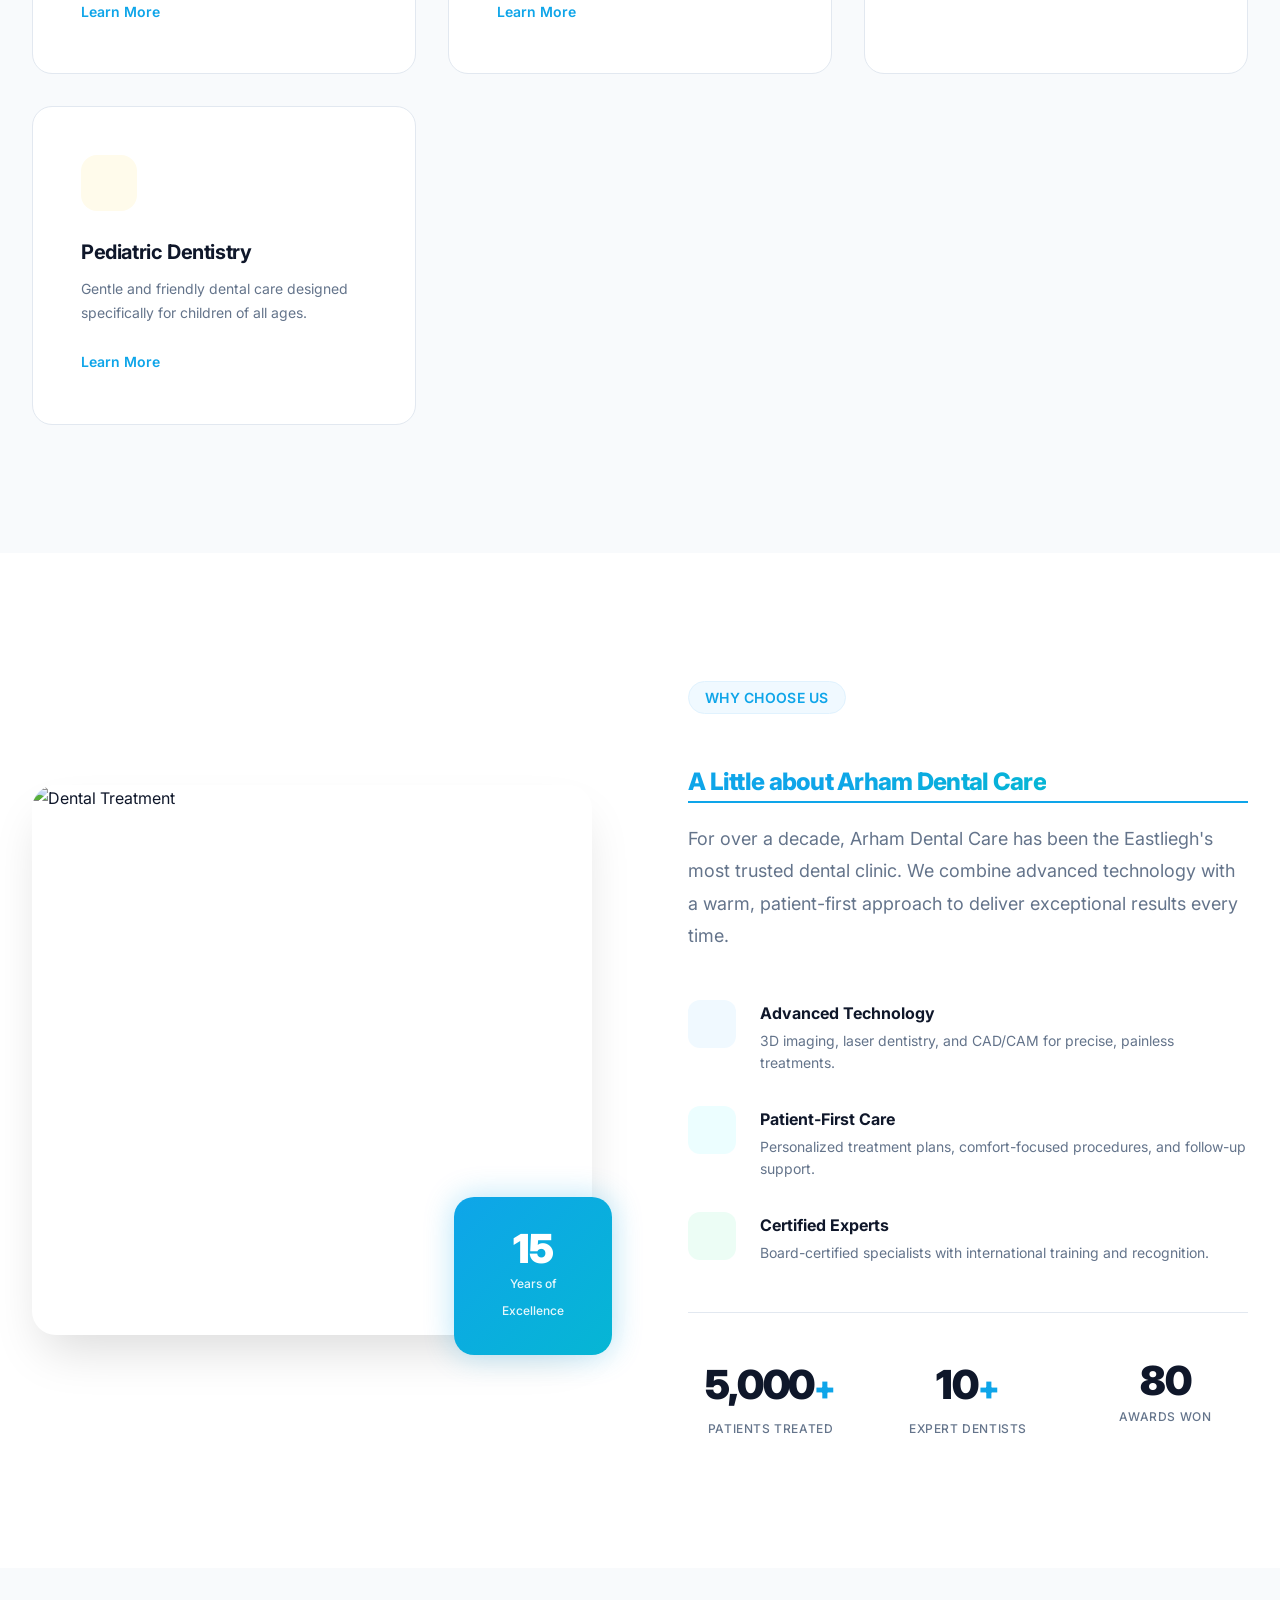
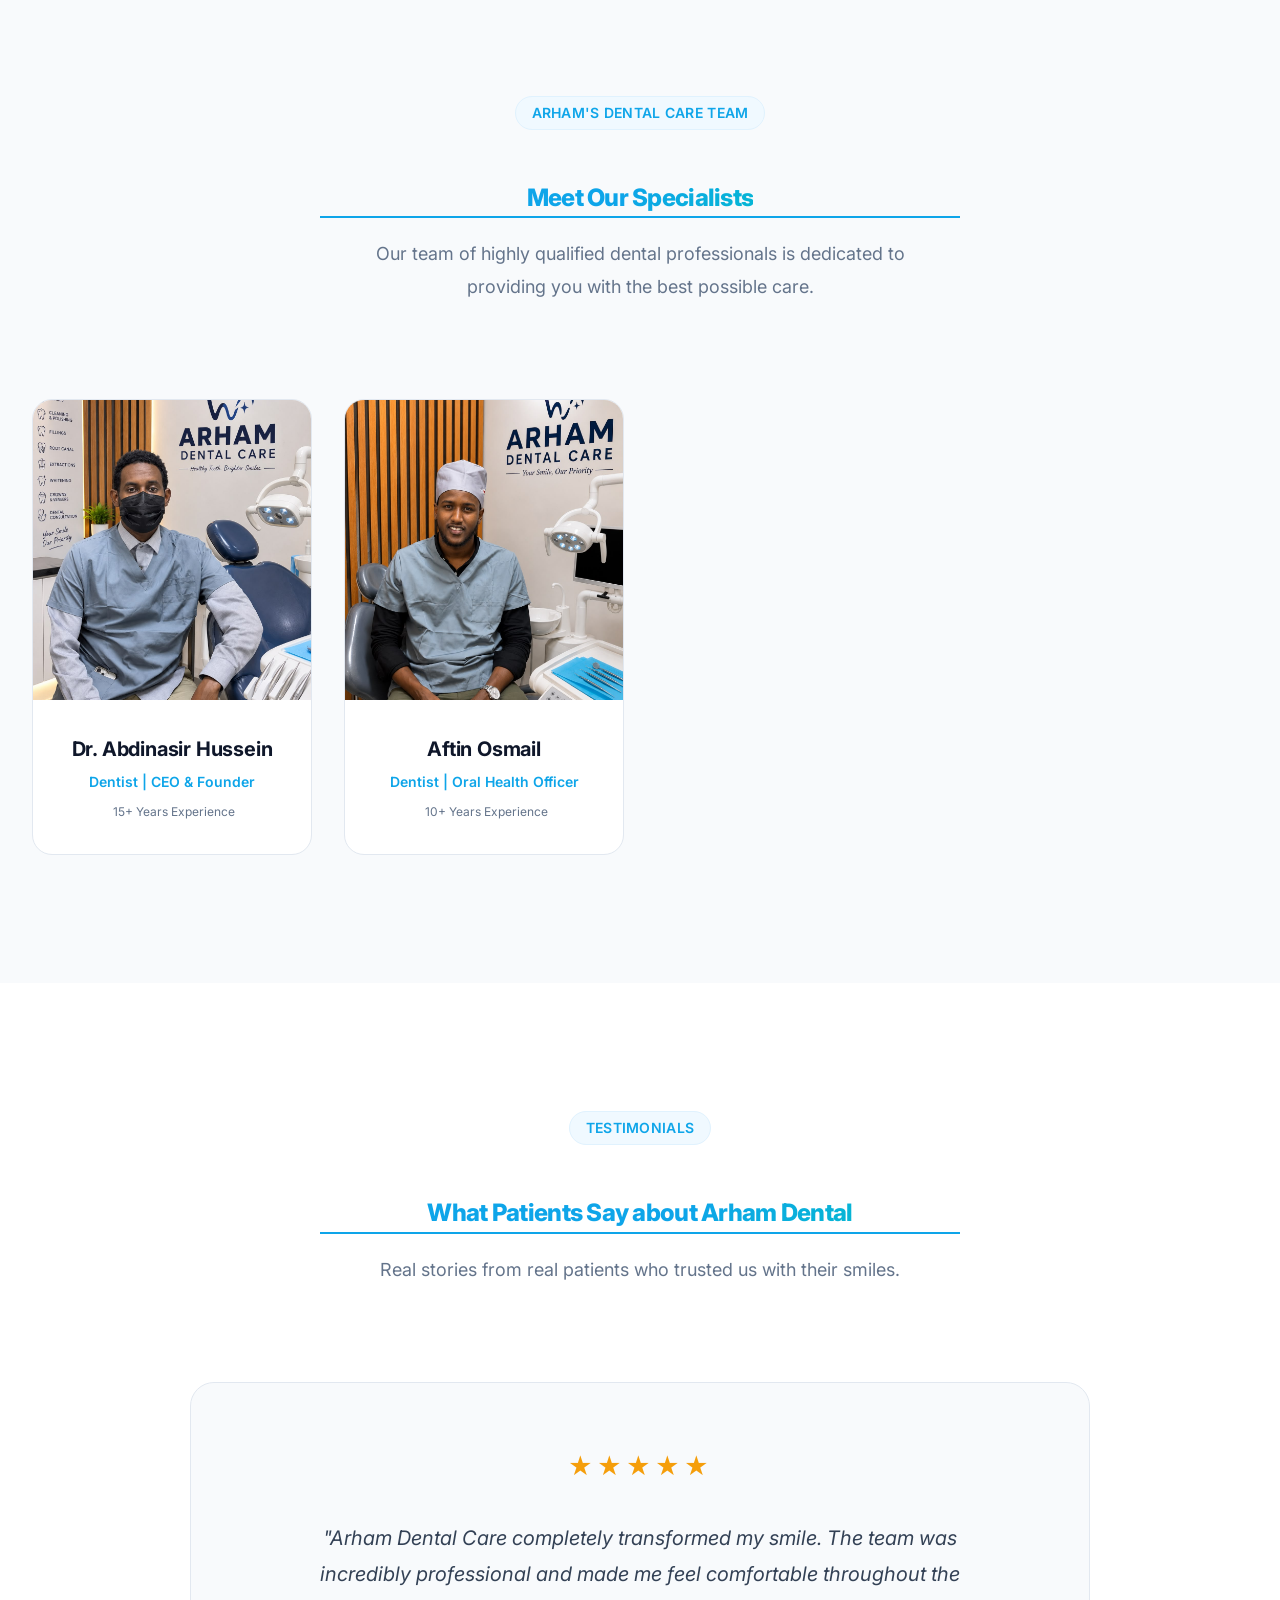
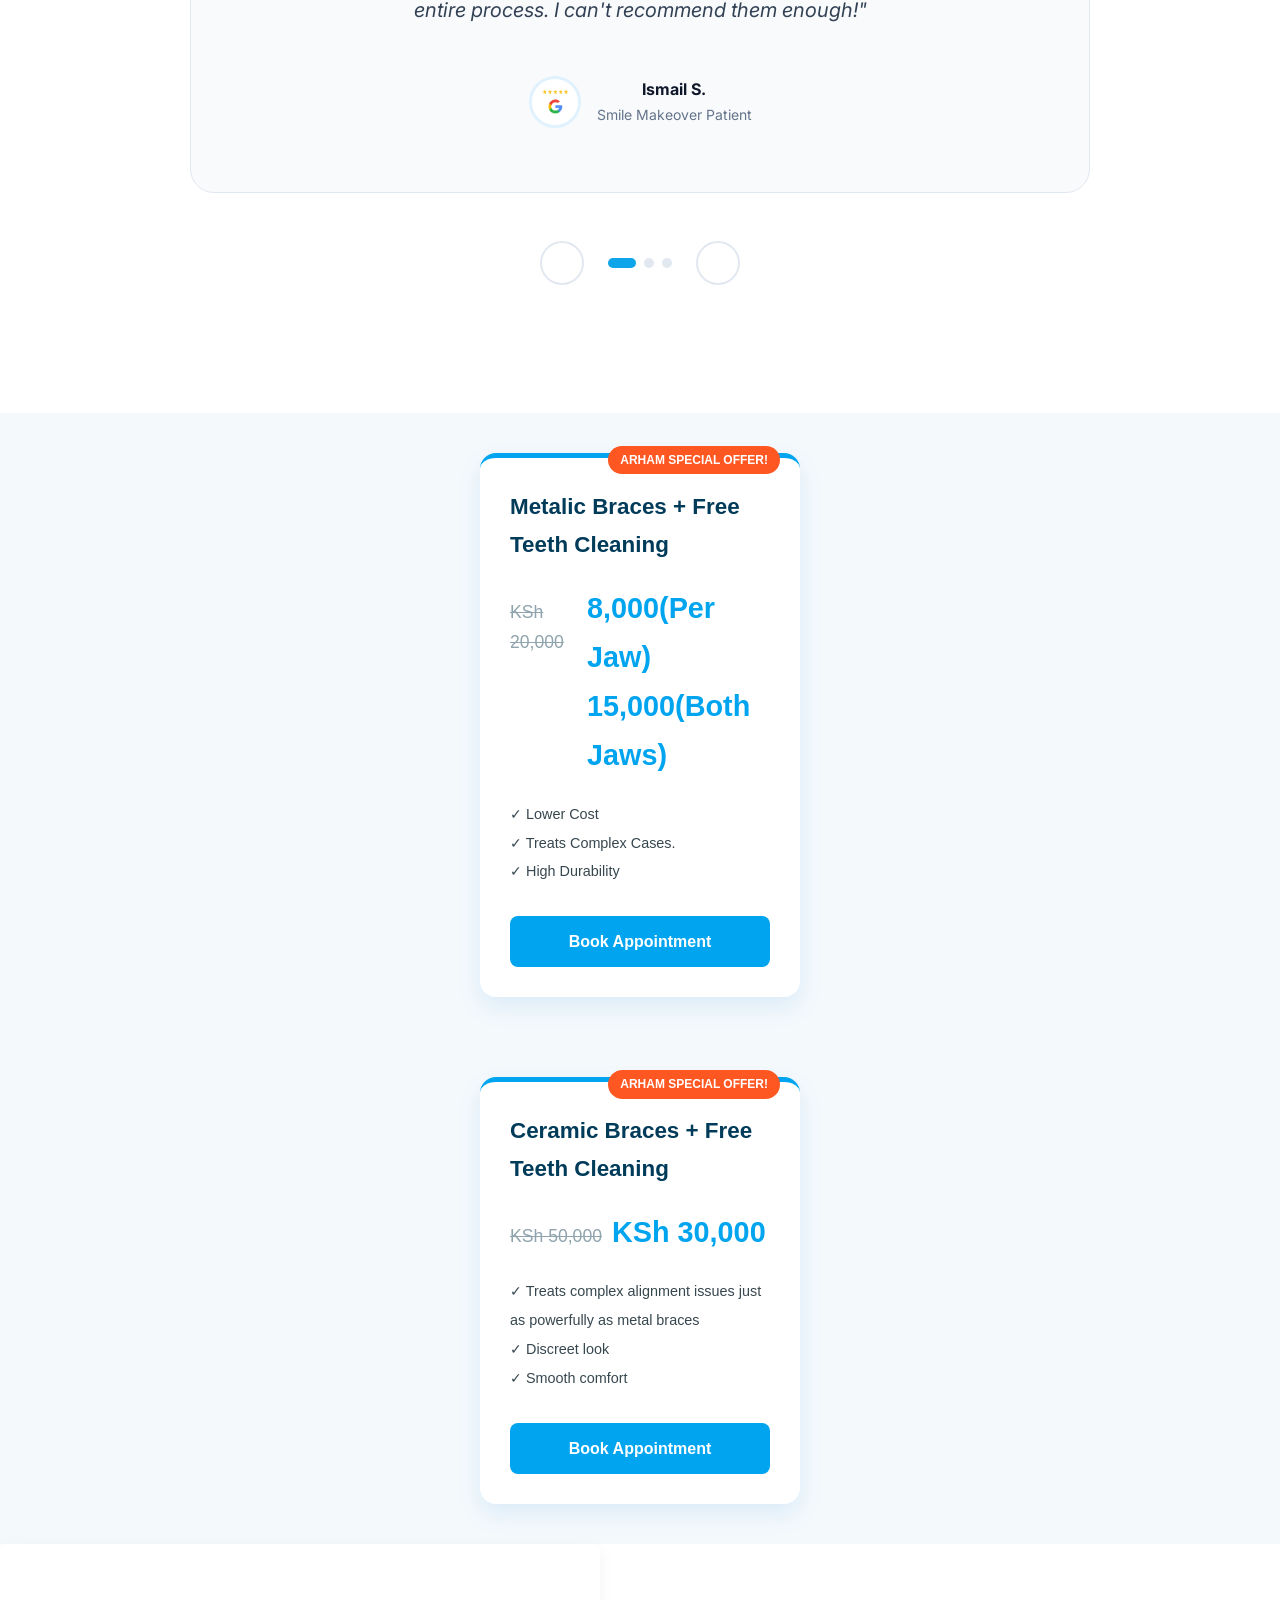
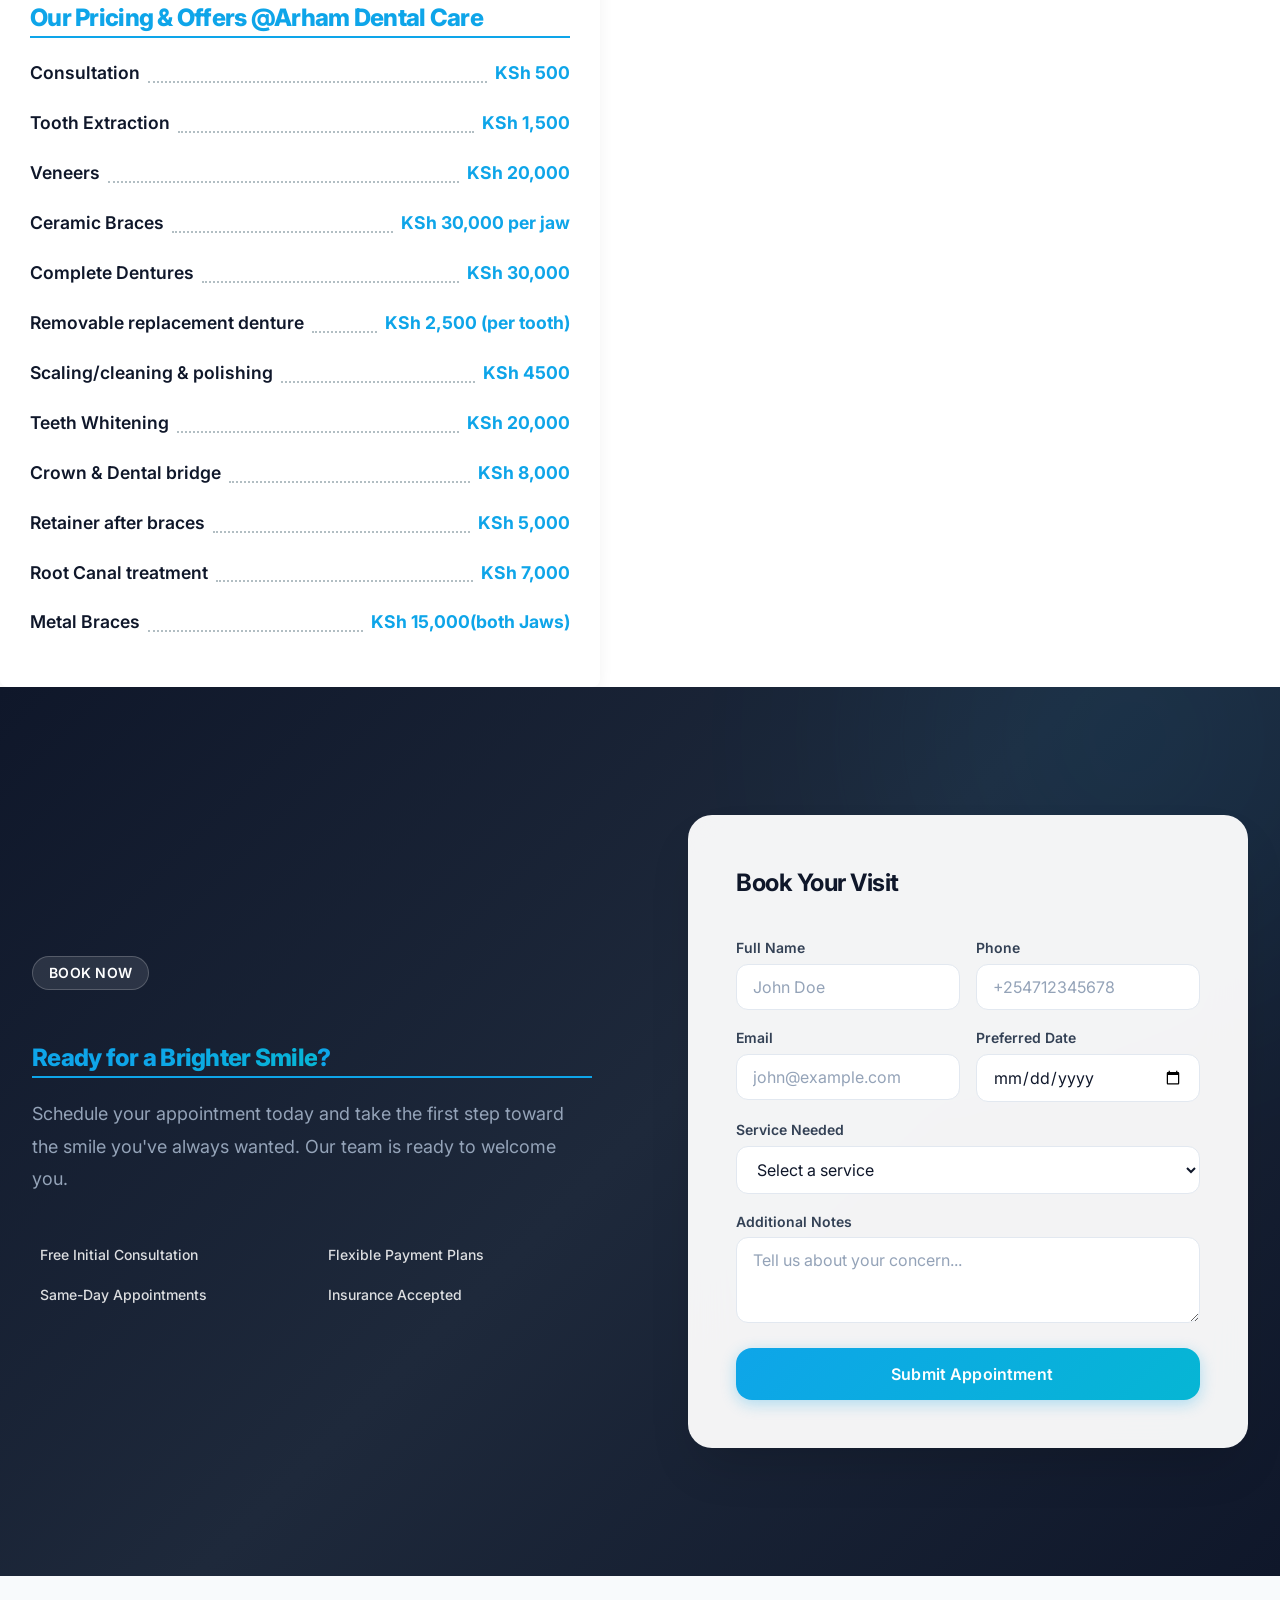
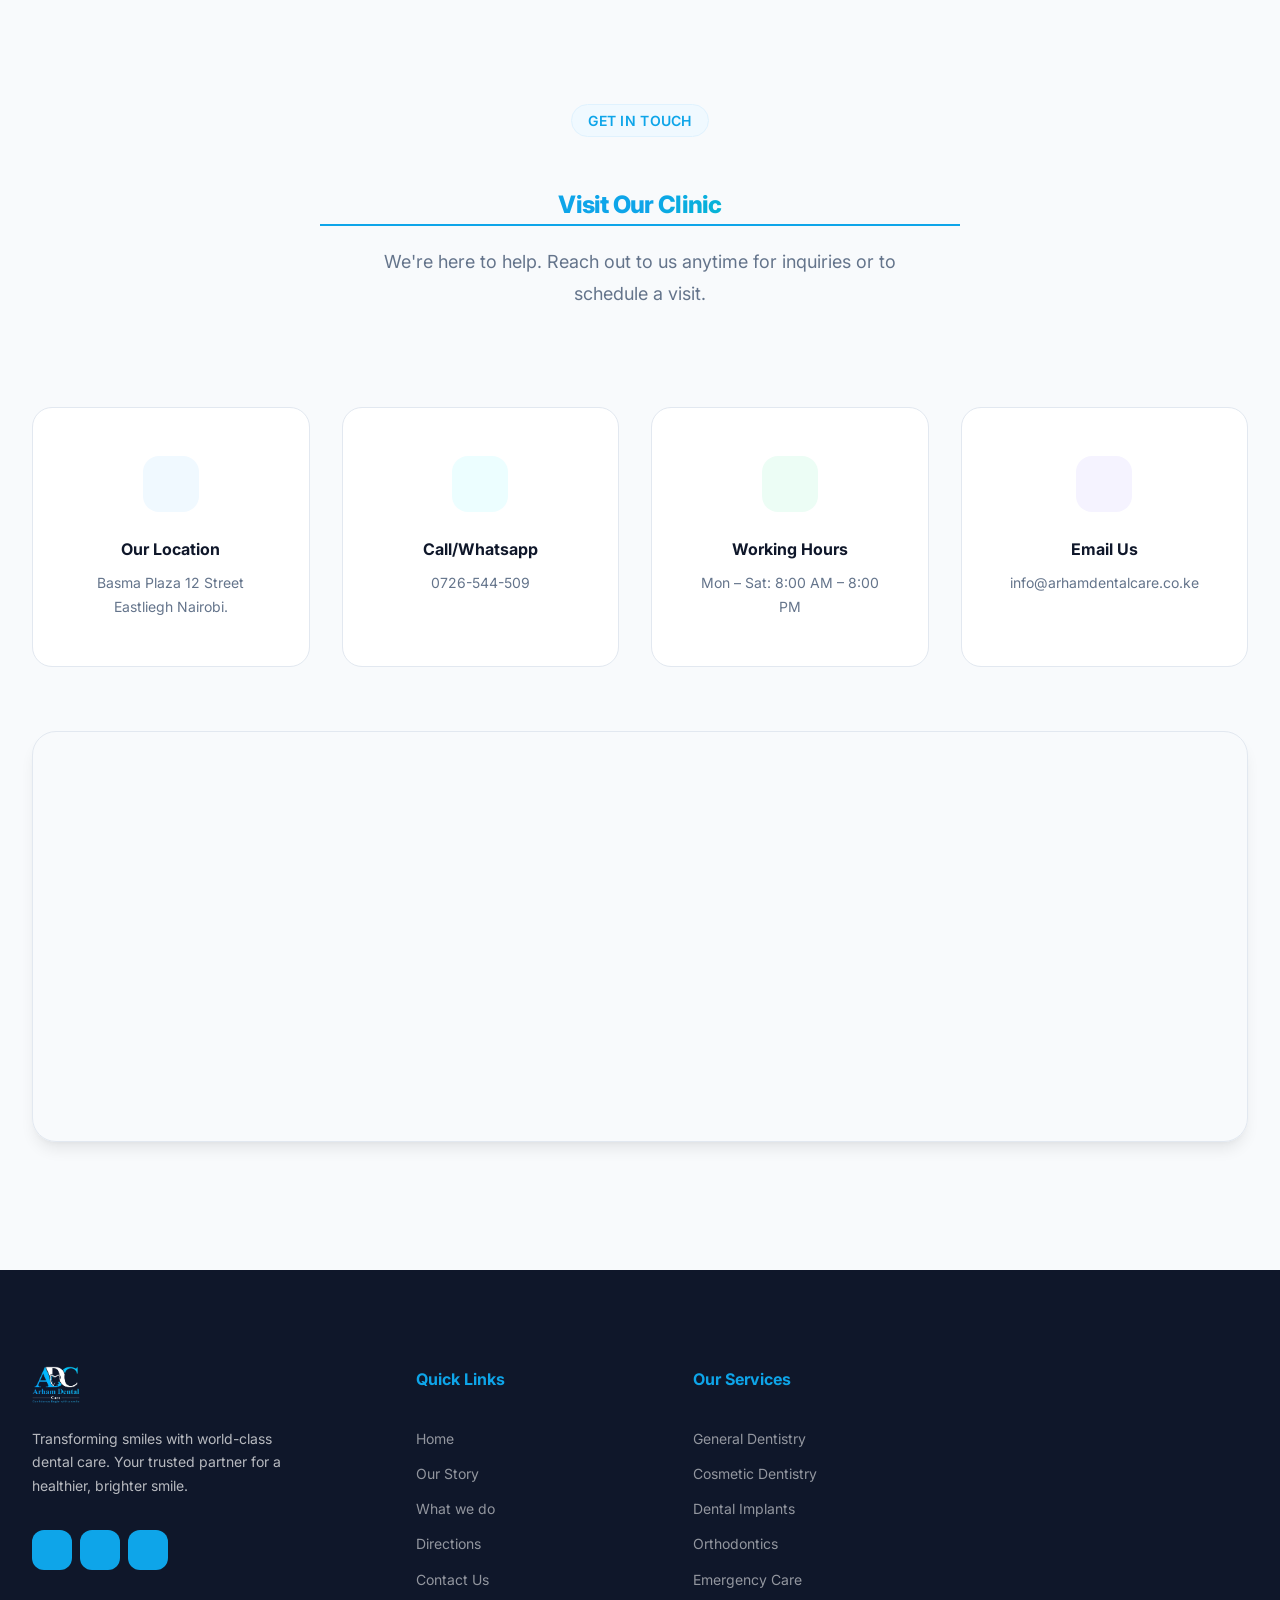
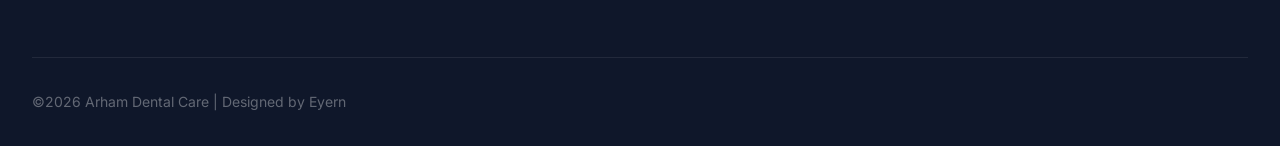
==== commit cf86d7e7: "offers" ====
--- a/index.html
+++ b/index.html
@@ -450,9 +450,9 @@
             <span class="badge">Arham Special Offer!</span>
             <h3>Metalic Braces + Free Teeth Cleaning</h3>
             <div class="price-box">
-              <span class="old-price">KSh 20,000</span>
-              <span class="new-price">8,000(Per Jaw) <br>15,000(Both Jaws)</span>
-            </div>
+                <span class="old-price">KSh 20,000</span>
+                <span class="new-price">8,000(Per Jaw) <br>15,000(Both Jaws)</span>
+              </div>
             <ul class="features">
               <li>✓ Lower Cost</li>
               <li>✓ Treats Complex Cases.</li>
@@ -460,6 +460,11 @@
             </ul>
             <a href="tel:+254726544509" class="book-btn">Book Appointment</a>
           </div>
+          <br><br>
+  
+      </section>
+
+      <section class="dental-pricing">
   
         <div class="price-card popular">
           <span class="badge">Arham Special Offer!</span>
